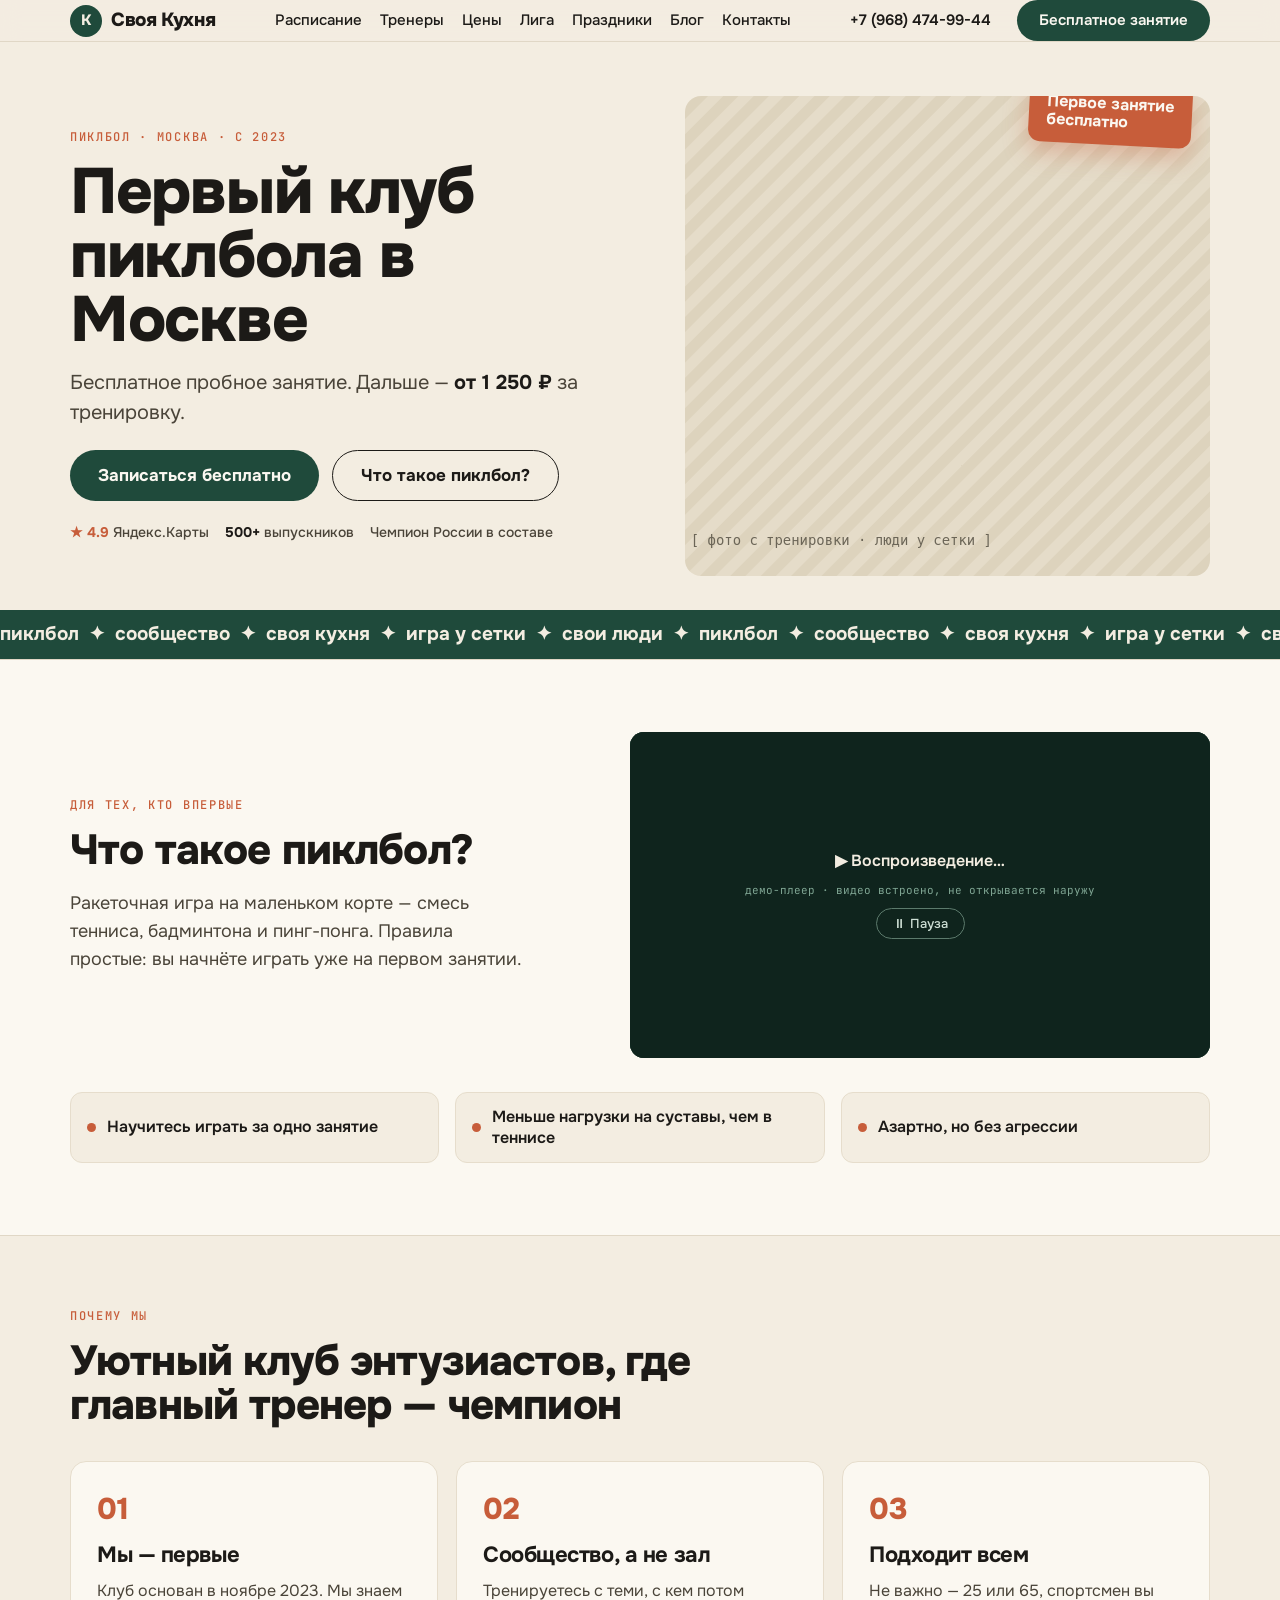
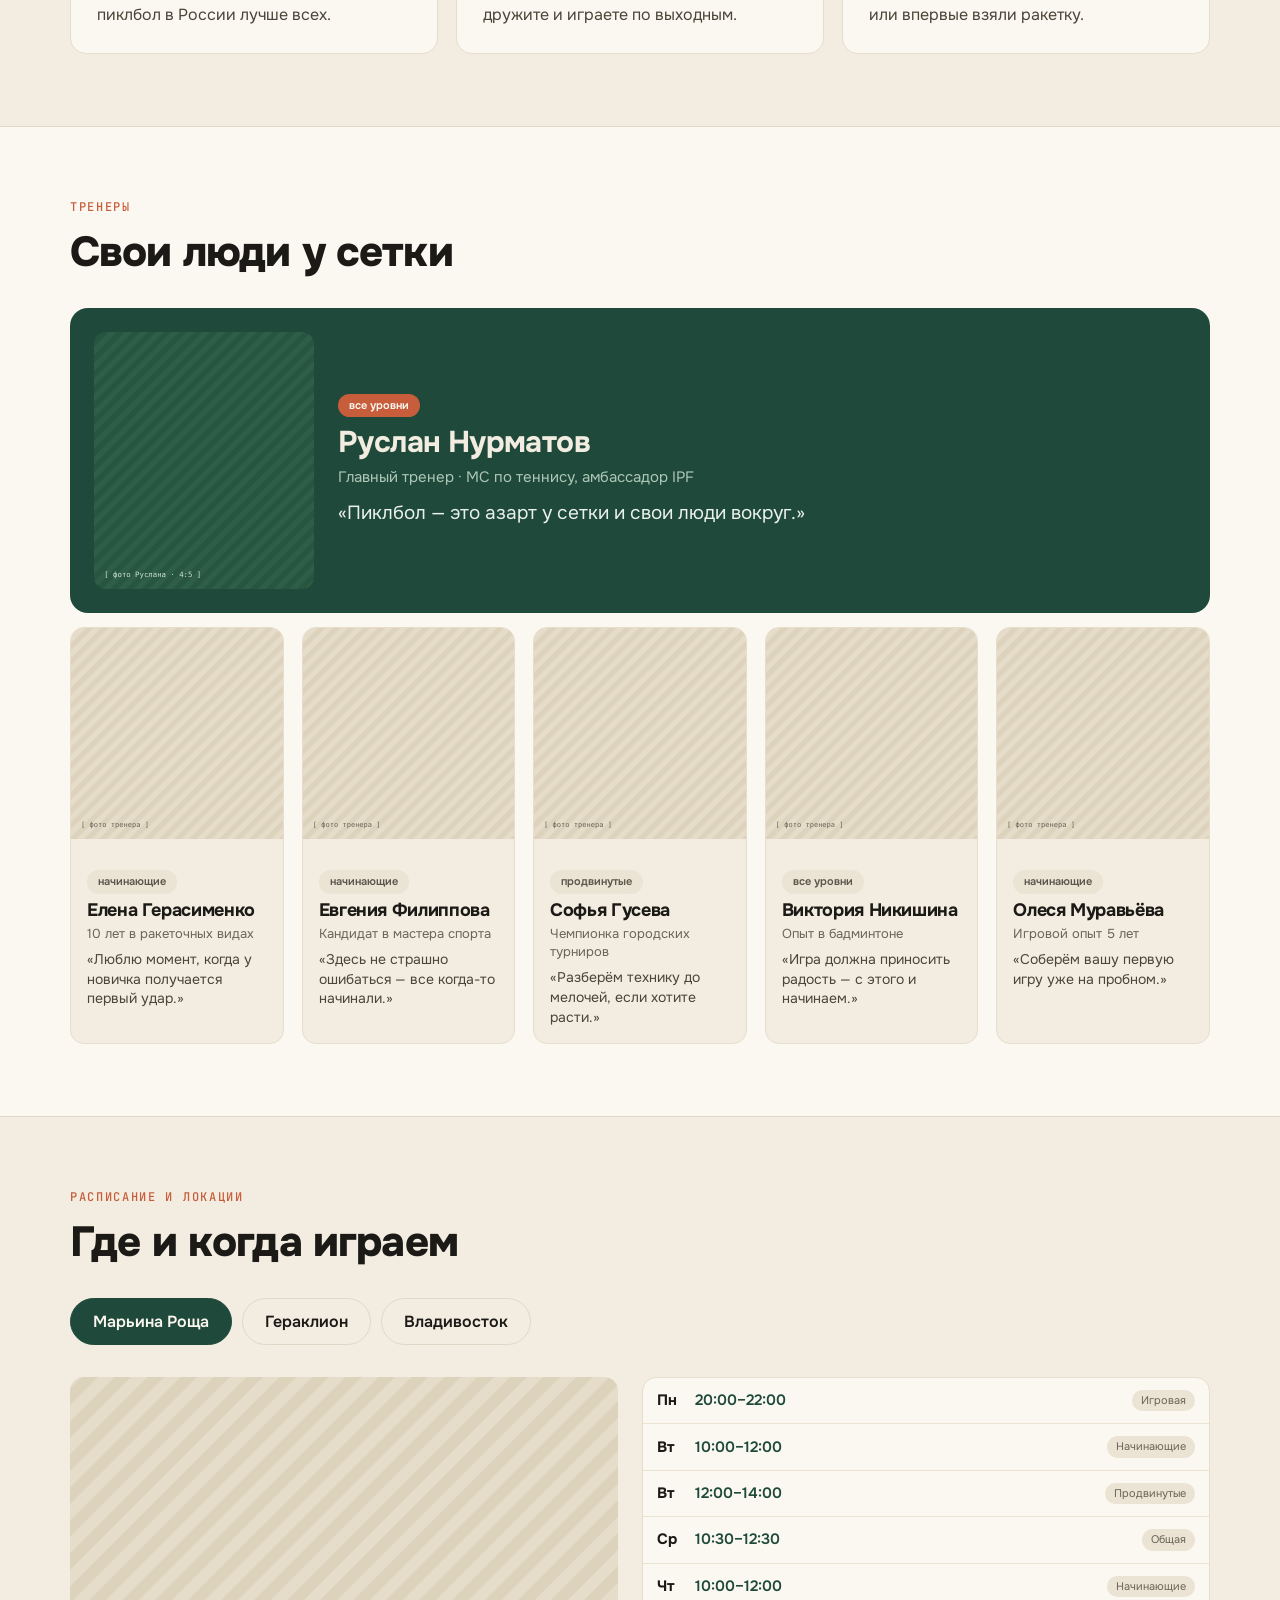
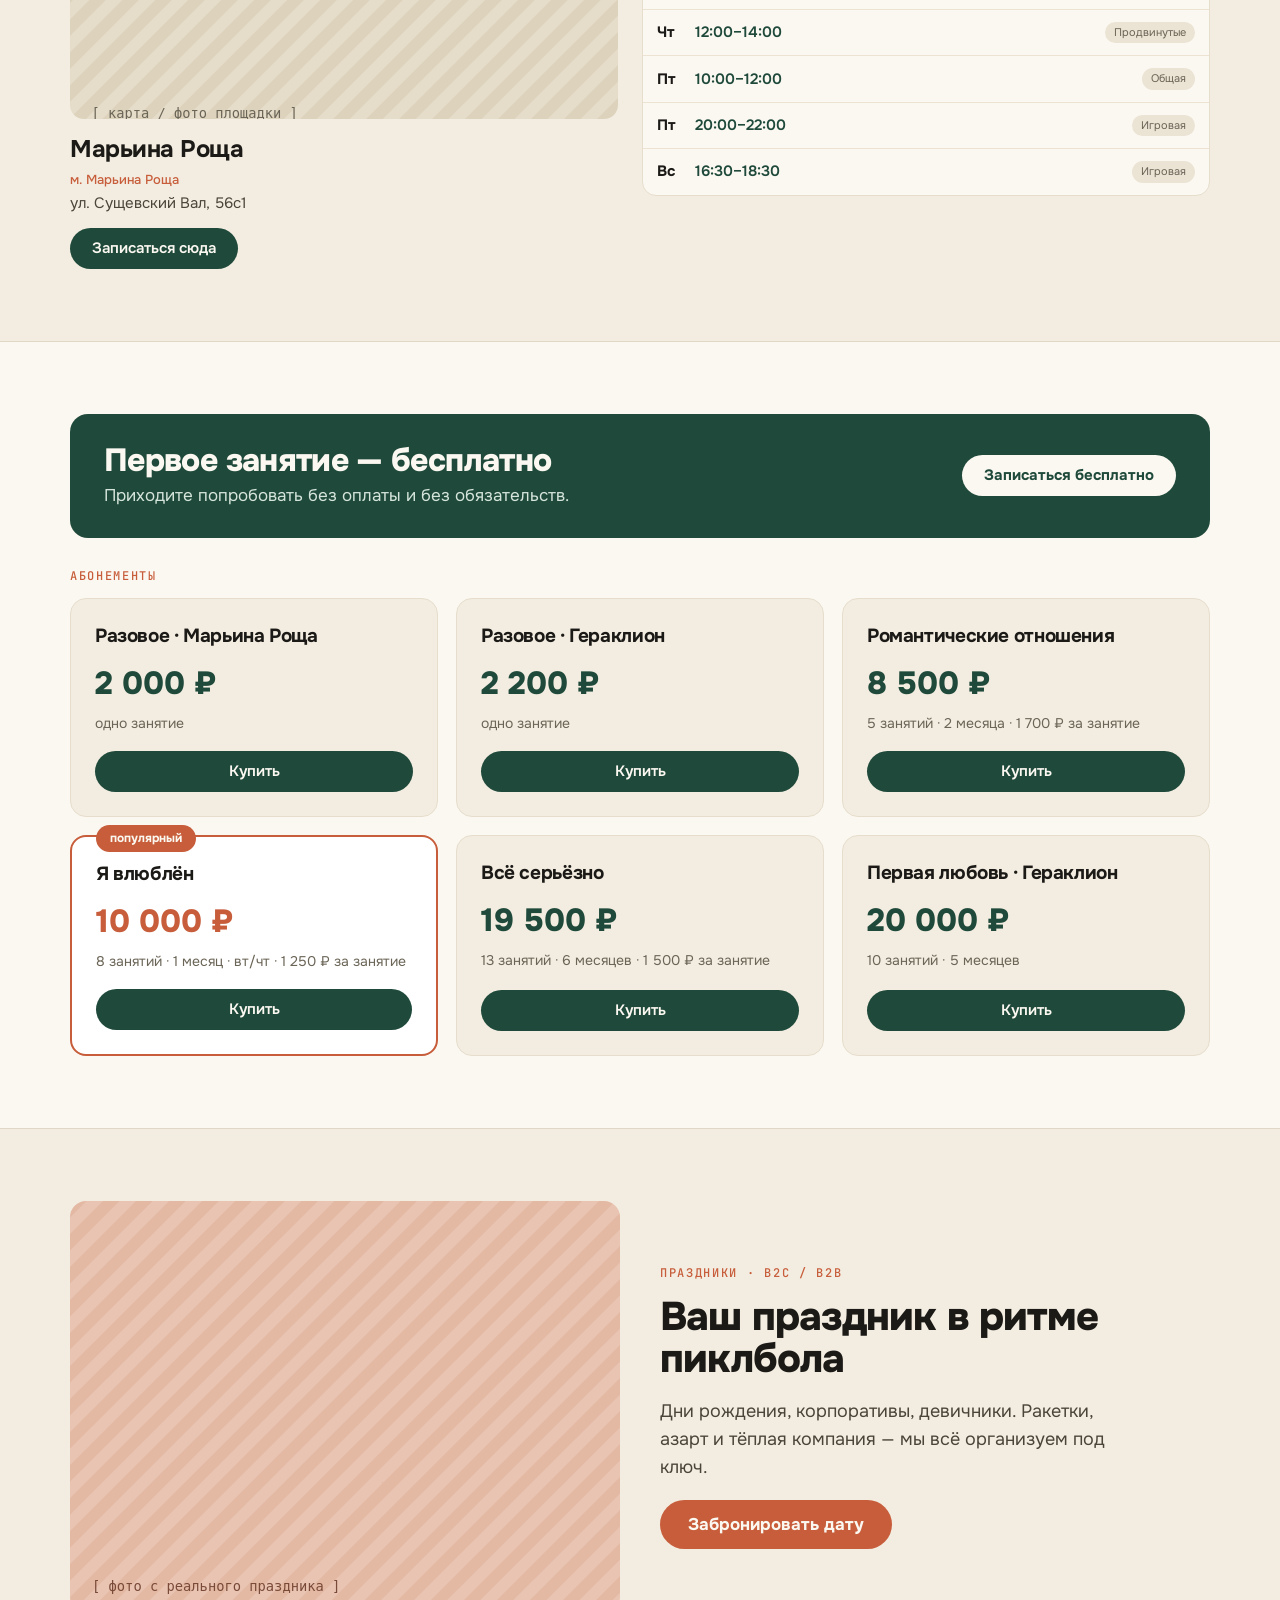
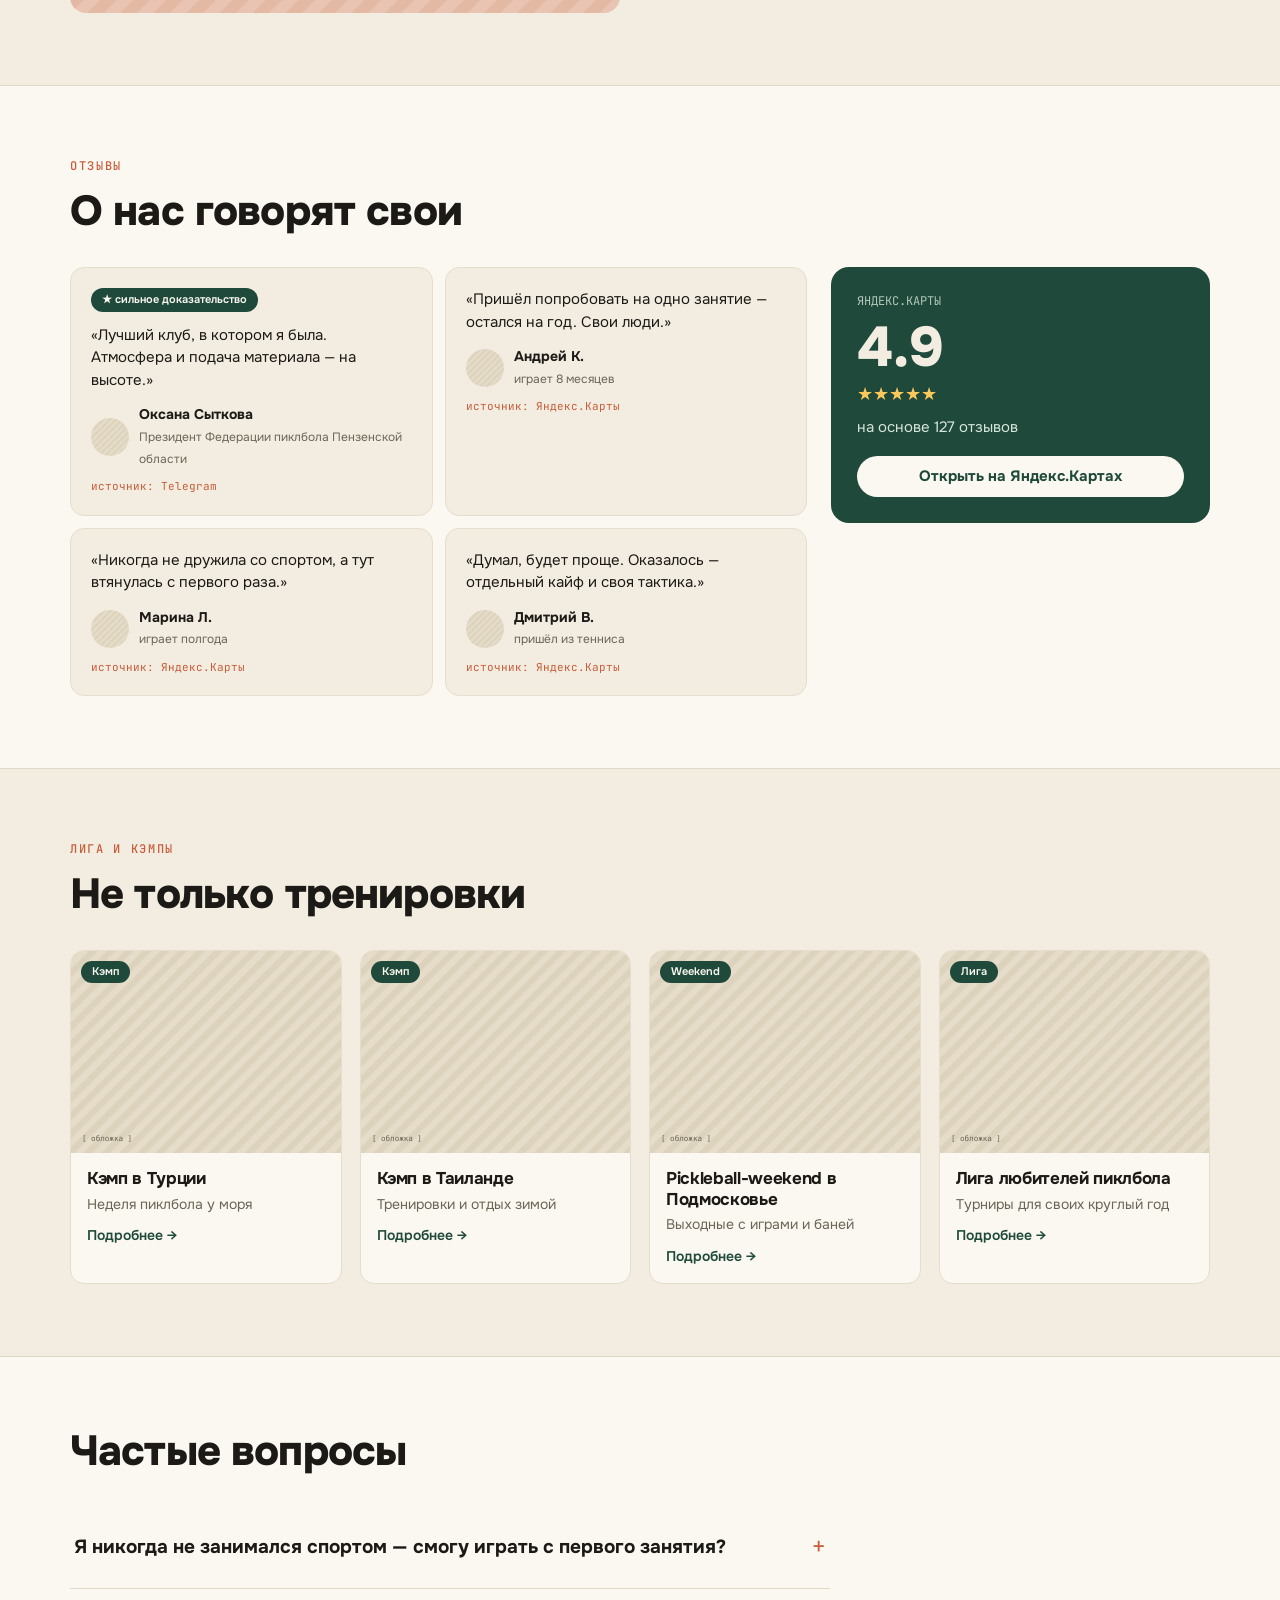
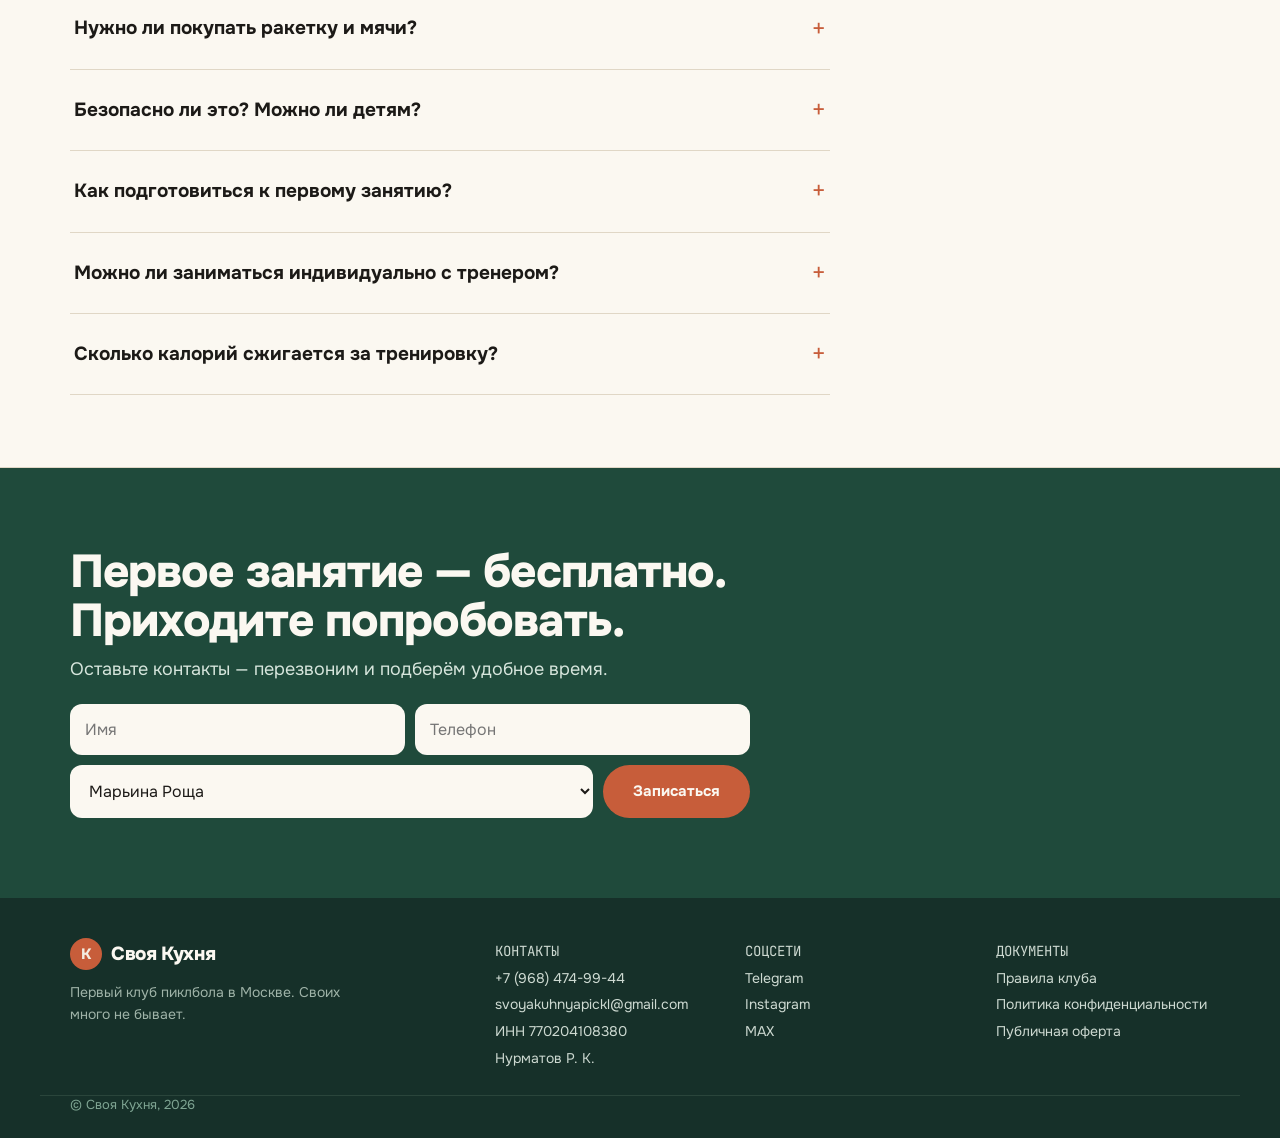
==== index.html @ 59bb6015 "Add files via upload" ====
<!DOCTYPE html>
<html lang="ru">
<head>
<meta charset="utf-8">
<meta name="viewport" content="width=device-width, initial-scale=1">
<title>Своя Кухня — первый клуб пиклбола в Москве</title>
<meta name="description" content="Первый клуб пиклбола в Москве. Бесплатное пробное занятие, дальше от 1 250 ₽. Две локации в Москве и точка во Владивостоке.">
<link rel="preconnect" href="https://fonts.googleapis.com">
<link rel="preconnect" href="https://fonts.gstatic.com" crossorigin>
<link href="https://fonts.googleapis.com/css2?family=Onest:wght@400;500;600;700;800&family=JetBrains+Mono:wght@400;500&display=swap" rel="stylesheet">
<link rel="stylesheet" href="css/style.css">
</head>
<body>

<!-- ============ HEADER ============ -->
<header class="site-header" id="top">
  <div class="container header-inner">
    <a href="#top" class="logo">
      <span class="logo-mark">К</span>
      <span class="logo-text">Своя&nbsp;Кухня</span>
    </a>
    <nav class="main-nav" id="mainNav">
      <a href="#schedule">Расписание</a>
      <a href="#trainers">Тренеры</a>
      <a href="#prices">Цены</a>
      <a href="#blog">Лига</a>
      <a href="#party">Праздники</a>
      <a href="#blog">Блог</a>
      <a href="#footer">Контакты</a>
    </nav>
    <a class="header-phone" href="tel:+79684749944">+7 (968) 474-99-44</a>
    <button class="btn btn-primary header-cta" data-book="Бесплатное пробное занятие">Бесплатное занятие</button>
    <a class="phone-icon" href="tel:+79684749944" aria-label="Позвонить">
      <svg viewBox="0 0 24 24" width="20" height="20" fill="none" stroke="currentColor" stroke-width="2" stroke-linecap="round" stroke-linejoin="round"><path d="M22 16.92v3a2 2 0 0 1-2.18 2 19.79 19.79 0 0 1-8.63-3.07 19.5 19.5 0 0 1-6-6 19.79 19.79 0 0 1-3.07-8.67A2 2 0 0 1 4.11 2h3a2 2 0 0 1 2 1.72c.13.96.36 1.9.7 2.81a2 2 0 0 1-.45 2.11L8.09 9.91a16 16 0 0 0 6 6l1.27-1.27a2 2 0 0 1 2.11-.45c.91.34 1.85.57 2.81.7A2 2 0 0 1 22 16.92z"/></svg>
    </a>
    <button class="hamburger" id="hamburger" aria-label="Меню" aria-expanded="false">
      <span></span><span></span><span></span>
    </button>
  </div>
  <nav class="mobile-nav" id="mobileNav">
    <a href="#schedule">Расписание</a>
    <a href="#trainers">Тренеры</a>
    <a href="#prices">Цены</a>
    <a href="#blog">Лига</a>
    <a href="#party">Праздники</a>
    <a href="#blog">Блог</a>
    <a href="#footer">Контакты</a>
  </nav>
</header>

<main>

  <!-- ============ HERO ============ -->
  <section class="hero">
    <div class="container hero-inner">
      <div class="hero-copy">
        <p class="eyebrow">ПИКЛБОЛ · МОСКВА · С 2023</p>
        <h1>Первый клуб пиклбола в Москве</h1>
        <p class="hero-sub">Бесплатное пробное занятие. Дальше — <b>от 1 250 ₽</b> за тренировку.</p>
        <div class="hero-actions">
          <button class="btn btn-primary btn-lg" data-book="Бесплатное пробное занятие">Записаться бесплатно</button>
          <a class="btn btn-outline btn-lg" href="#whatis">Что такое пиклбол?</a>
        </div>
        <ul class="social-proof">
          <li><span class="star">★ 4.9</span> Яндекс.Карты</li>
          <li><b>500+</b> выпускников</li>
          <li>Чемпион России в составе</li>
        </ul>
      </div>
      <div class="hero-media">
        <img src="assets/images/hero.svg" alt="Тренировка по пиклболу у сетки">
        <div class="hero-badge">Первое занятие<br>бесплатно</div>
      </div>
    </div>
  </section>

  <!-- ============ MARQUEE ============ -->
  <div class="marquee">
    <div class="marquee-track">
      <span>пиклбол&nbsp;&nbsp;✦&nbsp;&nbsp;сообщество&nbsp;&nbsp;✦&nbsp;&nbsp;своя кухня&nbsp;&nbsp;✦&nbsp;&nbsp;игра у сетки&nbsp;&nbsp;✦&nbsp;&nbsp;свои люди&nbsp;&nbsp;✦&nbsp;&nbsp;</span>
      <span>пиклбол&nbsp;&nbsp;✦&nbsp;&nbsp;сообщество&nbsp;&nbsp;✦&nbsp;&nbsp;своя кухня&nbsp;&nbsp;✦&nbsp;&nbsp;игра у сетки&nbsp;&nbsp;✦&nbsp;&nbsp;свои люди&nbsp;&nbsp;✦&nbsp;&nbsp;</span>
    </div>
  </div>

  <!-- ============ WHAT IS ============ -->
  <section class="section section-alt" id="whatis">
    <div class="container">
      <div class="whatis-grid">
        <div>
          <p class="eyebrow">ДЛЯ ТЕХ, КТО ВПЕРВЫЕ</p>
          <h2>Что такое пиклбол?</h2>
          <p class="lead">Ракеточная игра на маленьком корте — смесь тенниса, бадминтона и пинг-понга. Правила простые: вы начнёте играть уже на первом занятии.</p>
        </div>
        <div class="video" id="video">
          <img src="assets/images/video-poster.svg" alt="Видео: что такое пиклбол" class="video-poster">
          <button class="video-play" id="videoPlay" aria-label="Смотреть видео">▶</button>
          <span class="video-note">[ встроенное видео · 1 мин ]</span>
          <div class="video-playing" id="videoPlaying" hidden>
            <p>▶ Воспроизведение…</p>
            <small>демо-плеер · видео встроено, не открывается наружу</small>
            <button class="btn btn-ghost-light" id="videoPause">⏸ Пауза</button>
          </div>
        </div>
      </div>
      <div class="feature-row">
        <div class="feature"><span class="dot"></span>Научитесь играть за одно занятие</div>
        <div class="feature"><span class="dot"></span>Меньше нагрузки на суставы, чем в теннисе</div>
        <div class="feature"><span class="dot"></span>Азартно, но без агрессии</div>
      </div>
    </div>
  </section>

  <!-- ============ WHY US ============ -->
  <section class="section" id="whyus">
    <div class="container">
      <p class="eyebrow">ПОЧЕМУ МЫ</p>
      <h2 class="section-title">Уютный клуб энтузиастов, где главный тренер — чемпион</h2>
      <div class="cards-3">
        <article class="why-card"><span class="why-num">01</span><h3>Мы — первые</h3><p>Клуб основан в ноябре 2023. Мы знаем пиклбол в России лучше всех.</p></article>
        <article class="why-card"><span class="why-num">02</span><h3>Сообщество, а не зал</h3><p>Тренируетесь с теми, с кем потом дружите и играете по выходным.</p></article>
        <article class="why-card"><span class="why-num">03</span><h3>Подходит всем</h3><p>Не важно — 25 или 65, спортсмен вы или впервые взяли ракетку.</p></article>
      </div>
    </div>
  </section>

  <!-- ============ TRAINERS ============ -->
  <section class="section section-alt" id="trainers">
    <div class="container">
      <p class="eyebrow">ТРЕНЕРЫ</p>
      <h2 class="section-title">Свои люди у сетки</h2>
      <article class="lead-coach">
        <div class="lead-coach-photo"><img src="assets/images/coach-lead.svg" alt="Руслан Нурматов"></div>
        <div class="lead-coach-body">
          <span class="tag tag-accent">все уровни</span>
          <h3>Руслан Нурматов</h3>
          <p class="role">Главный тренер · МС по теннису, амбассадор IPF</p>
          <p class="quote">«Пиклбол — это азарт у сетки и свои люди вокруг.»</p>
        </div>
      </article>
      <div class="coach-grid">
        <article class="coach-card"><div class="coach-photo"><img src="assets/images/coach.svg" alt="Елена Герасименко"></div><div class="coach-body"><span class="tag">начинающие</span><h4>Елена Герасименко</h4><p class="role">10 лет в ракеточных видах</p><p class="quote">«Люблю момент, когда у новичка получается первый удар.»</p></div></article>
        <article class="coach-card"><div class="coach-photo"><img src="assets/images/coach.svg" alt="Евгения Филиппова"></div><div class="coach-body"><span class="tag">начинающие</span><h4>Евгения Филиппова</h4><p class="role">Кандидат в мастера спорта</p><p class="quote">«Здесь не страшно ошибаться — все когда-то начинали.»</p></div></article>
        <article class="coach-card"><div class="coach-photo"><img src="assets/images/coach.svg" alt="Софья Гусева"></div><div class="coach-body"><span class="tag">продвинутые</span><h4>Софья Гусева</h4><p class="role">Чемпионка городских турниров</p><p class="quote">«Разберём технику до мелочей, если хотите расти.»</p></div></article>
        <article class="coach-card"><div class="coach-photo"><img src="assets/images/coach.svg" alt="Виктория Никишина"></div><div class="coach-body"><span class="tag">все уровни</span><h4>Виктория Никишина</h4><p class="role">Опыт в бадминтоне</p><p class="quote">«Игра должна приносить радость — с этого и начинаем.»</p></div></article>
        <article class="coach-card"><div class="coach-photo"><img src="assets/images/coach.svg" alt="Олеся Муравьёва"></div><div class="coach-body"><span class="tag">начинающие</span><h4>Олеся Муравьёва</h4><p class="role">Игровой опыт 5 лет</p><p class="quote">«Соберём вашу первую игру уже на пробном.»</p></div></article>
      </div>
    </div>
  </section>

  <!-- ============ SCHEDULE ============ -->
  <section class="section" id="schedule">
    <div class="container">
      <p class="eyebrow">РАСПИСАНИЕ И ЛОКАЦИИ</p>
      <h2 class="section-title">Где и когда играем</h2>
      <div class="tabs" role="tablist">
        <button class="tab is-active" data-tab="maryina" role="tab">Марьина Роща</button>
        <button class="tab" data-tab="geraklion" role="tab">Гераклион</button>
        <button class="tab" data-tab="vlad" role="tab">Владивосток</button>
      </div>

      <div class="tab-panel is-active" data-panel="maryina">
        <div class="schedule-grid">
          <div class="schedule-info">
            <div class="court-photo"><img src="assets/images/court.svg" alt="Площадка Марьина Роща"></div>
            <h3>Марьина Роща</h3>
            <p class="metro">м. Марьина Роща</p>
            <p class="address">ул. Сущевский Вал, 56с1</p>
            <button class="btn btn-primary" data-book="Запись · Марьина Роща">Записаться сюда</button>
          </div>
          <div class="schedule-table">
            <div class="sched-row"><span class="day">Пн</span><span class="time">20:00–22:00</span><span class="grp">Игровая</span></div>
            <div class="sched-row"><span class="day">Вт</span><span class="time">10:00–12:00</span><span class="grp">Начинающие</span></div>
            <div class="sched-row"><span class="day">Вт</span><span class="time">12:00–14:00</span><span class="grp">Продвинутые</span></div>
            <div class="sched-row"><span class="day">Ср</span><span class="time">10:30–12:30</span><span class="grp">Общая</span></div>
            <div class="sched-row"><span class="day">Чт</span><span class="time">10:00–12:00</span><span class="grp">Начинающие</span></div>
            <div class="sched-row"><span class="day">Чт</span><span class="time">12:00–14:00</span><span class="grp">Продвинутые</span></div>
            <div class="sched-row"><span class="day">Пт</span><span class="time">10:00–12:00</span><span class="grp">Общая</span></div>
            <div class="sched-row"><span class="day">Пт</span><span class="time">20:00–22:00</span><span class="grp">Игровая</span></div>
            <div class="sched-row"><span class="day">Вс</span><span class="time">16:30–18:30</span><span class="grp">Игровая</span></div>
          </div>
        </div>
      </div>

      <div class="tab-panel" data-panel="geraklion" hidden>
        <div class="schedule-grid">
          <div class="schedule-info">
            <div class="court-photo"><img src="assets/images/court.svg" alt="Площадка Гераклион"></div>
            <h3>Гераклион</h3>
            <p class="metro">м. Тушинская</p>
            <p class="address">ул. Лодочная, 15с1А</p>
            <button class="btn btn-primary" data-book="Запись · Гераклион">Записаться сюда</button>
          </div>
          <div class="schedule-table">
            <div class="sched-row"><span class="day">Ср</span><span class="time">20:00–22:00</span><span class="grp">Общая</span></div>
            <div class="sched-row"><span class="day">Сб</span><span class="time">11:00–13:00</span><span class="grp">Начинающие</span></div>
            <div class="sched-row"><span class="day">Сб</span><span class="time">13:00–15:00</span><span class="grp">Продвинутые</span></div>
          </div>
        </div>
      </div>

      <div class="tab-panel" data-panel="vlad" hidden>
        <div class="schedule-grid">
          <div class="schedule-info">
            <div class="court-photo"><img src="assets/images/court.svg" alt="Площадка Владивосток"></div>
            <h3>Владивосток</h3>
            <p class="address">Океанский проспект, 133</p>
            <button class="btn btn-primary" data-book="Запись · Владивосток">Записаться сюда</button>
          </div>
          <div class="schedule-note">
            Расписание формируем по запросу — оставьте заявку, и мы подберём удобное время.
          </div>
        </div>
      </div>
    </div>
  </section>

  <!-- ============ PRICES ============ -->
  <section class="section section-alt" id="prices">
    <div class="container">
      <div class="free-banner">
        <div>
          <h2>Первое занятие — бесплатно</h2>
          <p>Приходите попробовать без оплаты и без обязательств.</p>
        </div>
        <button class="btn btn-cream" data-book="Бесплатное пробное занятие">Записаться бесплатно</button>
      </div>
      <p class="eyebrow">АБОНЕМЕНТЫ</p>
      <div class="price-grid">
        <article class="price-card"><h3>Разовое · Марьина Роща</h3><p class="price">2 000 ₽</p><p class="price-sub">одно занятие</p><button class="btn btn-primary" data-book="Разовое · Марьина Роща" data-price="2 000 ₽">Купить</button></article>
        <article class="price-card"><h3>Разовое · Гераклион</h3><p class="price">2 200 ₽</p><p class="price-sub">одно занятие</p><button class="btn btn-primary" data-book="Разовое · Гераклион" data-price="2 200 ₽">Купить</button></article>
        <article class="price-card"><h3>Романтические отношения</h3><p class="price">8 500 ₽</p><p class="price-sub">5 занятий · 2 месяца · 1 700 ₽ за занятие</p><button class="btn btn-primary" data-book="Романтические отношения" data-price="8 500 ₽">Купить</button></article>
        <article class="price-card is-popular"><span class="popular-badge">популярный</span><h3>Я влюблён</h3><p class="price">10 000 ₽</p><p class="price-sub">8 занятий · 1 месяц · вт/чт · 1 250 ₽ за занятие</p><button class="btn btn-primary" data-book="Я влюблён" data-price="10 000 ₽">Купить</button></article>
        <article class="price-card"><h3>Всё серьёзно</h3><p class="price">19 500 ₽</p><p class="price-sub">13 занятий · 6 месяцев · 1 500 ₽ за занятие</p><button class="btn btn-primary" data-book="Всё серьёзно" data-price="19 500 ₽">Купить</button></article>
        <article class="price-card"><h3>Первая любовь · Гераклион</h3><p class="price">20 000 ₽</p><p class="price-sub">10 занятий · 5 месяцев</p><button class="btn btn-primary" data-book="Первая любовь · Гераклион" data-price="20 000 ₽">Купить</button></article>
      </div>
    </div>
  </section>

  <!-- ============ PARTY ============ -->
  <section class="section" id="party">
    <div class="container party-grid">
      <div class="party-photo"><img src="assets/images/party.svg" alt="Праздник в клубе"></div>
      <div>
        <p class="eyebrow">ПРАЗДНИКИ · B2C / B2B</p>
        <h2>Ваш праздник в&nbsp;ритме пиклбола</h2>
        <p class="lead">Дни рождения, корпоративы, девичники. Ракетки, азарт и тёплая компания — мы всё организуем под ключ.</p>
        <button class="btn btn-accent btn-lg" data-party="1">Забронировать дату</button>
      </div>
    </div>
  </section>

  <!-- ============ REVIEWS ============ -->
  <section class="section section-alt" id="reviews">
    <div class="container">
      <p class="eyebrow">ОТЗЫВЫ</p>
      <h2 class="section-title">О нас говорят свои</h2>
      <div class="reviews-grid">
        <div class="reviews-list">
          <article class="review-card">
            <span class="tag tag-dark">★ сильное доказательство</span>
            <p class="review-text">«Лучший клуб, в котором я была. Атмосфера и подача материала — на высоте.»</p>
            <div class="review-author"><img src="assets/images/avatar.svg" alt=""><div><b>Оксана Сыткова</b><span>Президент Федерации пиклбола Пензенской области</span></div></div>
            <p class="review-src">источник: Telegram</p>
          </article>
          <article class="review-card">
            <p class="review-text">«Пришёл попробовать на одно занятие — остался на год. Свои люди.»</p>
            <div class="review-author"><img src="assets/images/avatar.svg" alt=""><div><b>Андрей К.</b><span>играет 8 месяцев</span></div></div>
            <p class="review-src">источник: Яндекс.Карты</p>
          </article>
          <article class="review-card">
            <p class="review-text">«Никогда не дружила со спортом, а тут втянулась с первого раза.»</p>
            <div class="review-author"><img src="assets/images/avatar.svg" alt=""><div><b>Марина Л.</b><span>играет полгода</span></div></div>
            <p class="review-src">источник: Яндекс.Карты</p>
          </article>
          <article class="review-card">
            <p class="review-text">«Думал, будет проще. Оказалось — отдельный кайф и своя тактика.»</p>
            <div class="review-author"><img src="assets/images/avatar.svg" alt=""><div><b>Дмитрий В.</b><span>пришёл из тенниса</span></div></div>
            <p class="review-src">источник: Яндекс.Карты</p>
          </article>
        </div>
        <aside class="yandex-widget">
          <p class="widget-label">ЯНДЕКС.КАРТЫ</p>
          <div class="widget-rating">4.9</div>
          <div class="widget-stars">★★★★★</div>
          <p class="widget-count">на основе 127 отзывов</p>
          <a class="btn btn-cream" href="https://yandex.ru/maps" target="_blank" rel="noopener">Открыть на Яндекс.Картах</a>
        </aside>
      </div>
    </div>
  </section>

  <!-- ============ BLOG / CAMPS ============ -->
  <section class="section" id="blog">
    <div class="container">
      <p class="eyebrow">ЛИГА И КЭМПЫ</p>
      <h2 class="section-title">Не только тренировки</h2>
      <div class="blog-grid">
        <article class="blog-card"><div class="blog-cover"><img src="assets/images/blog.svg" alt="Кэмп в Турции"><span class="blog-tag">Кэмп</span></div><div class="blog-body"><h3>Кэмп в Турции</h3><p>Неделя пиклбола у моря</p><a href="#">Подробнее →</a></div></article>
        <article class="blog-card"><div class="blog-cover"><img src="assets/images/blog.svg" alt="Кэмп в Таиланде"><span class="blog-tag">Кэмп</span></div><div class="blog-body"><h3>Кэмп в Таиланде</h3><p>Тренировки и отдых зимой</p><a href="#">Подробнее →</a></div></article>
        <article class="blog-card"><div class="blog-cover"><img src="assets/images/blog.svg" alt="Pickleball-weekend"><span class="blog-tag">Weekend</span></div><div class="blog-body"><h3>Pickleball-weekend в Подмосковье</h3><p>Выходные с играми и баней</p><a href="#">Подробнее →</a></div></article>
        <article class="blog-card"><div class="blog-cover"><img src="assets/images/blog.svg" alt="Лига любителей"><span class="blog-tag">Лига</span></div><div class="blog-body"><h3>Лига любителей пиклбола</h3><p>Турниры для своих круглый год</p><a href="#">Подробнее →</a></div></article>
      </div>
    </div>
  </section>

  <!-- ============ FAQ ============ -->
  <section class="section section-alt" id="faq">
    <div class="container">
      <h2 class="section-title">Частые вопросы</h2>
      <div class="faq">
        <div class="faq-item"><button class="faq-q">Я никогда не занимался спортом — смогу играть с первого занятия?<span class="faq-icon">+</span></button><div class="faq-a"><p>Да. Пиклбол — самый простой ракеточный спорт для старта. На пробном вы уже сыграете розыгрыш.</p></div></div>
        <div class="faq-item"><button class="faq-q">Нужно ли покупать ракетку и мячи?<span class="faq-icon">+</span></button><div class="faq-a"><p>Нет. На первое занятие всё выдаём бесплатно. Своё посоветуем купить позже, без спешки.</p></div></div>
        <div class="faq-item"><button class="faq-q">Безопасно ли это? Можно ли детям?<span class="faq-icon">+</span></button><div class="faq-a"><p>Нагрузка на суставы ниже, чем в теннисе. Детям — да, по согласованию с тренером.</p></div></div>
        <div class="faq-item"><button class="faq-q">Как подготовиться к первому занятию?<span class="faq-icon">+</span></button><div class="faq-a"><p>Спортивная обувь с нескользящей подошвой и удобная одежда. Остальное — наша забота.</p></div></div>
        <div class="faq-item"><button class="faq-q">Можно ли заниматься индивидуально с тренером?<span class="faq-icon">+</span></button><div class="faq-a"><p>Да, есть персональные тренировки. Стоимость уточним при записи.</p></div></div>
        <div class="faq-item"><button class="faq-q">Сколько калорий сжигается за тренировку?<span class="faq-icon">+</span></button><div class="faq-a"><p>В среднем 400–700 ккал за два часа игры — и почти незаметно, потому что весело.</p></div></div>
      </div>
    </div>
  </section>

  <!-- ============ FINAL CTA ============ -->
  <section class="final-cta" id="cta">
    <div class="container">
      <h2>Первое занятие — бесплатно. Приходите попробовать.</h2>
      <p>Оставьте контакты — перезвоним и подберём удобное время.</p>
      <form class="cta-form" id="ctaForm">
        <input type="text" name="name" placeholder="Имя" required>
        <input type="tel" name="phone" placeholder="Телефон" required>
        <select name="branch">
          <option>Марьина Роща</option>
          <option>Гераклион</option>
          <option>Владивосток</option>
        </select>
        <button type="submit" class="btn btn-accent">Записаться</button>
      </form>
      <div class="cta-success" id="ctaSuccess" hidden>✓ Спасибо! Мы перезвоним в течение дня.</div>
    </div>
  </section>

</main>

<!-- ============ FOOTER ============ -->
<footer class="site-footer" id="footer">
  <div class="container footer-grid">
    <div class="footer-brand">
      <div class="logo"><span class="logo-mark logo-mark-accent">К</span><span class="logo-text">Своя Кухня</span></div>
      <p>Первый клуб пиклбола в Москве. Своих много не бывает.</p>
    </div>
    <div class="footer-col">
      <p class="footer-head">КОНТАКТЫ</p>
      <p>+7 (968) 474-99-44</p>
      <p>svoyakuhnyapickl@gmail.com</p>
      <p>ИНН 770204108380</p>
      <p>Нурматов Р. К.</p>
    </div>
    <div class="footer-col">
      <p class="footer-head">СОЦСЕТИ</p>
      <p><a href="#">Telegram</a></p>
      <p><a href="#">Instagram</a></p>
      <p><a href="#">MAX</a></p>
    </div>
    <div class="footer-col">
      <p class="footer-head">ДОКУМЕНТЫ</p>
      <p><a href="#">Правила клуба</a></p>
      <p><a href="#">Политика конфиденциальности</a></p>
      <p><a href="#">Публичная оферта</a></p>
    </div>
  </div>
  <div class="container footer-bottom">© Своя Кухня, 2026</div>
</footer>

<!-- ============ STICKY MOBILE CTA ============ -->
<div class="sticky-cta">
  <button class="btn btn-primary" data-book="Бесплатное пробное занятие">Записаться на бесплатное занятие</button>
</div>

<!-- ============ MODAL ============ -->
<div class="modal-overlay" id="modal" hidden>
  <div class="modal" role="dialog" aria-modal="true">
    <button class="modal-close" id="modalClose" aria-label="Закрыть">×</button>
    <div class="modal-form-wrap" id="modalFormWrap">
      <p class="eyebrow" id="modalKicker">ЗАПИСЬ</p>
      <h3 id="modalTitle">Бесплатное пробное занятие</h3>
      <span class="modal-price" id="modalPrice" hidden></span>
      <form id="bookForm" class="modal-form">
        <div data-fields="book">
          <input type="text" name="name" placeholder="Ваше имя" required>
          <input type="tel" name="phone" placeholder="Телефон" required>
          <select name="branch">
            <option>Филиал: Марьина Роща</option>
            <option>Филиал: Гераклион</option>
            <option>Филиал: Владивосток</option>
          </select>
        </div>
        <div data-fields="party" hidden>
          <select name="format">
            <option>Формат: день рождения</option>
            <option>Формат: корпоратив</option>
            <option>Формат: девичник</option>
            <option>Формат: другое</option>
          </select>
          <input type="date" name="date">
          <input type="number" name="guests" placeholder="Количество гостей">
          <input type="text" name="contact" placeholder="Имя и телефон для связи">
        </div>
        <button type="submit" class="btn btn-primary btn-block">Отправить заявку</button>
      </form>
      <p class="modal-tg">или напишите нам в <a href="#">Telegram</a></p>
    </div>
    <div class="modal-success" id="modalSuccess" hidden>
      <div class="success-check">✓</div>
      <h3>Спасибо!</h3>
      <p>Мы перезвоним в течение дня и подтвердим запись.</p>
      <button class="btn btn-primary" id="successClose">Закрыть</button>
    </div>
  </div>
</div>

<script src="js/script.js"></script>
</body>
</html>
---- css/style.css ----
/* ============================================================
   Своя Кухня — пиклбол-клуб · style.css
   Палитра: кремовый фон + глубокий зелёный (корт) + терракот
   Шрифты: Onest (заголовки/текст), JetBrains Mono (метки)
   Mobile-first: базовые стили — мобильные, @media — десктоп
   ============================================================ */

:root{
  --cream:#F3EDE1;
  --cream-2:#FBF8F1;
  --paper:#F3EDE1;
  --green:#1F4A3B;
  --green-dark:#163029;
  --terra:#C75D3A;
  --terra-dark:#b04f2f;
  --ink:#1C1A17;
  --muted:#4A4439;
  --muted-2:#6B6557;
  --line:#E0D7C6;
  --line-2:#E6DDCC;
  --sans:'Onest',-apple-system,BlinkMacSystemFont,'Segoe UI',sans-serif;
  --mono:'JetBrains Mono',ui-monospace,monospace;
  --maxw:1200px;
}

*{box-sizing:border-box;}
html{scroll-behavior:smooth;}
body{
  margin:0;
  font-family:var(--sans);
  color:var(--ink);
  background:var(--cream);
  -webkit-font-smoothing:antialiased;
  line-height:1.4;
}
img{display:block;max-width:100%;}
a{color:inherit;}
h1,h2,h3,h4{margin:0;letter-spacing:-.02em;}

.container{max-width:var(--maxw);margin:0 auto;padding:0 20px;width:100%;}

/* ---------- Buttons ---------- */
.btn{
  display:inline-flex;align-items:center;justify-content:center;
  border:none;border-radius:999px;cursor:pointer;
  font-family:var(--sans);font-weight:600;font-size:15px;
  padding:13px 22px;text-decoration:none;line-height:1;
  transition:background .2s ease,color .2s ease,border-color .2s ease;
}
.btn-lg{padding:16px 28px;font-size:17px;font-weight:700;}
.btn-block,.btn-block.btn{width:100%;}
.btn-primary{background:var(--green);color:var(--cream-2);}
.btn-primary:hover{background:var(--green-dark);}
.btn-accent{background:var(--terra);color:var(--cream-2);font-weight:700;}
.btn-accent:hover{background:var(--terra-dark);}
.btn-cream{background:var(--cream-2);color:var(--green);font-weight:700;}
.btn-cream:hover{background:#fff;}
.btn-outline{background:transparent;color:var(--ink);border:1.5px solid var(--ink);}
.btn-outline:hover{background:var(--ink);color:var(--cream);}
.btn-ghost-light{background:transparent;color:#CFE0D6;border:1px solid #5C7A6C;font-weight:500;font-size:13px;padding:8px 16px;}

/* ---------- Eyebrow / titles ---------- */
.eyebrow{font-family:var(--mono);font-size:12px;letter-spacing:.14em;color:var(--terra);margin:0 0 14px;font-weight:500;}
.section-title{font-size:30px;line-height:1.05;margin:0 0 24px;max-width:640px;text-wrap:balance;}
h1{font-size:40px;line-height:1.0;font-weight:800;}
h2{font-size:30px;line-height:1.05;font-weight:800;}
.lead{font-size:17px;line-height:1.55;color:var(--muted);max-width:460px;}

.section{padding:48px 0;}
.section-alt{background:var(--cream-2);border-top:1px solid var(--line);border-bottom:1px solid var(--line);}

/* ---------- Header ---------- */
.site-header{position:sticky;top:0;z-index:40;background:rgba(243,237,225,.95);backdrop-filter:blur(10px);border-bottom:1px solid var(--line);}
.header-inner{display:flex;align-items:center;gap:12px;padding-top:12px;padding-bottom:12px;}
.logo{display:flex;align-items:center;gap:9px;text-decoration:none;flex:1;}
.logo-mark{width:32px;height:32px;border-radius:50%;background:var(--green);color:var(--cream);display:flex;align-items:center;justify-content:center;font-weight:800;font-size:15px;flex-shrink:0;}
.logo-mark-accent{background:var(--terra);}
.logo-text{font-weight:800;font-size:18px;letter-spacing:-.02em;}
.main-nav{display:none;}
.header-phone{display:none;}
.header-cta{display:none;}
.phone-icon{width:38px;height:38px;border:1px solid var(--line);border-radius:50%;display:flex;align-items:center;justify-content:center;color:var(--ink);text-decoration:none;flex-shrink:0;}
.hamburger{width:38px;height:38px;border:1px solid var(--line);border-radius:10px;background:var(--cream-2);display:flex;flex-direction:column;align-items:center;justify-content:center;gap:4px;cursor:pointer;flex-shrink:0;}
.hamburger span{width:16px;height:2px;background:var(--ink);display:block;transition:transform .25s,opacity .2s;}
.hamburger.is-open span:nth-child(1){transform:translateY(6px) rotate(45deg);}
.hamburger.is-open span:nth-child(2){opacity:0;}
.hamburger.is-open span:nth-child(3){transform:translateY(-6px) rotate(-45deg);}
.mobile-nav{display:none;flex-direction:column;border-top:1px solid var(--line);padding:6px 20px 14px;}
.mobile-nav.is-open{display:flex;}
.mobile-nav a{font-weight:600;font-size:16px;text-decoration:none;padding:11px 0;border-bottom:1px solid #ECE3D2;}
.mobile-nav a:last-child{border-bottom:none;}

/* ---------- Hero ---------- */
.hero{padding:32px 0 28px;}
.hero-inner{display:flex;flex-direction:column;gap:24px;}
.hero h1{margin-bottom:0;}
.hero-sub{font-size:17px;line-height:1.5;color:var(--muted);margin:16px 0 0;}
.hero-sub b{color:var(--ink);}
.hero-actions{display:flex;flex-direction:column;gap:10px;margin-top:22px;}
.social-proof{list-style:none;display:flex;flex-wrap:wrap;gap:8px 16px;align-items:center;padding:0;margin:22px 0 0;font-size:14px;font-weight:500;color:var(--muted);}
.social-proof .star{color:var(--terra);font-weight:700;}
.social-proof b{color:var(--ink);}
.hero-media{position:relative;border-radius:16px;overflow:hidden;aspect-ratio:5/4;}
.hero-media img{width:100%;height:100%;object-fit:cover;}
.hero-badge{position:absolute;top:14px;right:14px;background:var(--terra);color:var(--cream-2);border-radius:12px;padding:10px 14px;font-weight:700;font-size:14px;line-height:1.15;transform:rotate(3deg);box-shadow:0 10px 24px rgba(199,93,58,.34);}

/* ---------- Marquee ---------- */
.marquee{overflow:hidden;background:var(--green);}
.marquee-track{display:flex;width:max-content;animation:mq 20s linear infinite;padding:11px 0;}
.marquee-track span{font-weight:700;font-size:16px;color:var(--cream);white-space:nowrap;}
@keyframes mq{from{transform:translateX(0)}to{transform:translateX(-50%)}}

/* ---------- What is ---------- */
.whatis-grid{display:flex;flex-direction:column;gap:24px;}
.video{position:relative;border-radius:14px;overflow:hidden;aspect-ratio:16/9;background:var(--green-dark);display:flex;align-items:center;justify-content:center;}
.video-poster{position:absolute;inset:0;width:100%;height:100%;object-fit:cover;}
.video-play{position:relative;width:64px;height:64px;border-radius:50%;border:none;background:var(--terra);color:var(--cream-2);font-size:22px;cursor:pointer;box-shadow:0 12px 30px rgba(0,0,0,.3);}
.video-play:hover{background:var(--terra-dark);}
.video-note{position:absolute;bottom:12px;left:14px;font-family:var(--mono);font-size:11px;color:#CFE0D6;}
.video-playing{position:absolute;inset:0;background:#0F241D;display:flex;flex-direction:column;align-items:center;justify-content:center;gap:10px;text-align:center;padding:16px;}
.video-playing p{color:var(--cream);font-weight:600;font-size:16px;margin:0;}
.video-playing small{font-family:var(--mono);font-size:11px;color:#7FA593;}
.feature-row{display:flex;flex-direction:column;gap:10px;margin-top:24px;}
.feature{display:flex;align-items:center;gap:11px;background:var(--cream);border:1px solid var(--line-2);border-radius:12px;padding:14px 16px;font-weight:600;font-size:15px;line-height:1.3;}
.section-alt .feature{background:var(--paper);}
.feature .dot{width:9px;height:9px;border-radius:50%;background:var(--terra);flex-shrink:0;}

/* ---------- Why us ---------- */
.cards-3{display:flex;flex-direction:column;gap:12px;}
.why-card{background:var(--cream-2);border:1px solid var(--line-2);border-radius:16px;padding:24px;}
.why-num{font-weight:800;font-size:28px;color:var(--terra);display:block;margin-bottom:10px;}
.why-card h3{font-size:21px;margin-bottom:8px;}
.why-card p{margin:0;font-size:15px;line-height:1.5;color:var(--muted);}

/* ---------- Trainers ---------- */
.lead-coach{background:var(--green);border-radius:18px;padding:18px;color:var(--cream);display:flex;flex-direction:column;gap:14px;margin-bottom:14px;}
.lead-coach-photo{border-radius:12px;overflow:hidden;aspect-ratio:4/5;max-height:220px;}
.lead-coach-photo img{width:100%;height:100%;object-fit:cover;}
.lead-coach h3{font-size:26px;margin-bottom:4px;}
.lead-coach .role{font-size:14px;color:#AFC7B8;margin:0 0 12px;}
.lead-coach .quote{font-size:17px;line-height:1.45;color:#EAF1EC;margin:0;}
.tag{display:inline-flex;align-self:flex-start;background:#EBE3D4;color:#5C564C;border-radius:999px;padding:4px 11px;font-size:11px;font-weight:600;margin-bottom:4px;}
.tag-accent{background:var(--terra);color:var(--cream-2);}
.tag-dark{background:var(--green);color:var(--cream-2);}
.coach-grid{display:flex;flex-direction:column;gap:12px;}
.coach-card{background:var(--paper);border:1px solid var(--line-2);border-radius:14px;overflow:hidden;display:flex;gap:14px;}
.coach-photo{flex:0 0 110px;}
.coach-photo img{width:100%;height:100%;object-fit:cover;}
.coach-body{padding:14px 14px 14px 0;flex:1;}
.coach-body h4{font-size:16px;margin-bottom:2px;}
.coach-body .role{font-size:12px;color:var(--muted-2);margin:0 0 7px;}
.coach-body .quote{font-size:13px;line-height:1.4;color:var(--muted);margin:0;}

/* ---------- Schedule ---------- */
.tabs{display:flex;gap:8px;overflow-x:auto;padding-bottom:6px;margin-bottom:18px;-webkit-overflow-scrolling:touch;}
.tab{padding:10px 16px;border-radius:999px;border:1px solid var(--line);background:transparent;color:var(--ink);font-family:var(--sans);font-weight:600;font-size:14px;cursor:pointer;white-space:nowrap;}
.tab.is-active{background:var(--green);color:var(--cream-2);border-color:var(--green);}
.tab-panel{display:none;}
.tab-panel.is-active{display:block;}
.schedule-grid{display:flex;flex-direction:column;gap:16px;}
.court-photo{border-radius:14px;overflow:hidden;aspect-ratio:8/5;margin-bottom:14px;}
.court-photo img{width:100%;height:100%;object-fit:cover;}
.schedule-info h3{font-size:21px;}
.schedule-info .metro{color:var(--terra);font-weight:500;font-size:13px;margin:4px 0 0;}
.schedule-info .address{font-size:15px;color:var(--muted);margin:4px 0 14px;}
.schedule-table{background:var(--cream-2);border:1px solid var(--line-2);border-radius:14px;overflow:hidden;}
.sched-row{display:flex;align-items:center;gap:10px;padding:12px 14px;border-bottom:1px solid #ECE3D2;}
.sched-row:last-child{border-bottom:none;}
.sched-row .day{font-weight:700;font-size:15px;width:28px;}
.sched-row .time{font-weight:600;font-size:15px;color:var(--green);flex:1;}
.sched-row .grp{font-size:11px;color:var(--muted-2);background:#EBE3D4;border-radius:999px;padding:3px 9px;}
.schedule-note{background:var(--cream-2);border:1px solid var(--line-2);border-radius:14px;padding:24px;font-size:16px;line-height:1.5;color:var(--muted);}

/* ---------- Prices ---------- */
.free-banner{background:var(--green);border-radius:18px;padding:24px;color:var(--cream-2);display:flex;flex-direction:column;gap:16px;margin-bottom:24px;}
.free-banner h2{font-size:26px;margin-bottom:6px;}
.free-banner p{margin:0;font-size:15px;color:#D6E5DC;}
.price-grid{display:flex;flex-direction:column;gap:14px;}
.price-card{position:relative;background:var(--paper);border:1px solid var(--line-2);border-radius:16px;padding:24px;display:flex;flex-direction:column;}
.section-alt .price-card{background:var(--cream);}
.price-card.is-popular{border:2px solid var(--terra);background:#fff;}
.popular-badge{position:absolute;top:-12px;left:24px;background:var(--terra);color:var(--cream-2);border-radius:999px;padding:5px 14px;font-size:12px;font-weight:700;}
.price-card h3{font-size:19px;margin-bottom:4px;}
.price{font-weight:800;font-size:32px;color:var(--green);margin:8px 0 6px;}
.is-popular .price{color:var(--terra);}
.price-sub{font-size:14px;line-height:1.45;color:var(--muted-2);flex:1;margin:0 0 18px;}
.price-card .btn{width:100%;}

/* ---------- Party ---------- */
.party-grid{display:flex;flex-direction:column;gap:18px;}
.party-photo{border-radius:16px;overflow:hidden;aspect-ratio:4/3;}
.party-photo img{width:100%;height:100%;object-fit:cover;}
#party h2{font-size:28px;margin-bottom:12px;}

/* ---------- Reviews ---------- */
.reviews-grid{display:flex;flex-direction:column;gap:14px;}
.reviews-list{display:flex;flex-direction:column;gap:12px;}
.review-card{background:var(--paper);border:1px solid var(--line-2);border-radius:14px;padding:20px;display:flex;flex-direction:column;}
.section-alt .review-card{background:var(--cream);}
.review-text{font-size:15px;line-height:1.5;color:var(--ink);margin:0 0 14px;}
.review-card .tag{margin-bottom:12px;}
.review-author{display:flex;align-items:center;gap:10px;}
.review-author img{width:38px;height:38px;border-radius:50%;flex-shrink:0;}
.review-author b{display:block;font-size:14px;}
.review-author span{font-size:12px;color:var(--muted-2);}
.review-src{font-family:var(--mono);font-size:11px;color:var(--terra);margin:10px 0 0;}
.yandex-widget{background:var(--green);border-radius:18px;padding:26px;color:var(--cream);display:flex;flex-direction:column;}
.widget-label{font-family:var(--mono);font-size:12px;color:#AFC7B8;margin:0 0 10px;}
.widget-rating{font-weight:800;font-size:56px;line-height:1;}
.widget-stars{font-size:18px;color:#FBC85A;margin:6px 0 10px;}
.widget-count{font-size:15px;color:#D6E5DC;margin:0 0 18px;}

/* ---------- Blog ---------- */
.blog-grid{display:flex;flex-direction:column;gap:14px;}
.blog-card{background:var(--cream-2);border:1px solid var(--line-2);border-radius:14px;overflow:hidden;transition:border-color .2s;}
.blog-card:hover{border-color:var(--green);}
.blog-cover{position:relative;aspect-ratio:16/9;}
.blog-cover img{width:100%;height:100%;object-fit:cover;}
.blog-tag{position:absolute;top:10px;left:10px;background:var(--green);color:var(--cream-2);border-radius:999px;padding:3px 11px;font-size:11px;font-weight:600;}
.blog-body{padding:16px;}
.blog-body h3{font-size:17px;line-height:1.2;margin-bottom:5px;}
.blog-body p{font-size:14px;line-height:1.4;color:var(--muted-2);margin:0 0 10px;}
.blog-body a{font-weight:600;font-size:14px;color:var(--green);text-decoration:none;}

/* ---------- FAQ ---------- */
.faq{max-width:760px;}
.faq-item{border-bottom:1px solid var(--line);}
.faq-q{width:100%;display:flex;align-items:center;justify-content:space-between;gap:12px;background:transparent;border:none;padding:18px 2px;cursor:pointer;text-align:left;font-family:var(--sans);font-weight:700;font-size:16px;line-height:1.3;color:var(--ink);}
.faq-icon{font-weight:300;font-size:26px;color:var(--terra);transition:transform .25s ease;flex-shrink:0;}
.faq-item.is-open .faq-icon{transform:rotate(45deg);}
.faq-a{max-height:0;opacity:0;overflow:hidden;transition:max-height .3s ease,opacity .3s ease;}
.faq-item.is-open .faq-a{max-height:300px;opacity:1;}
.faq-a p{font-size:15px;line-height:1.55;color:var(--muted);padding:0 2px 18px;margin:0;}

/* ---------- Final CTA ---------- */
.final-cta{background:var(--green);color:var(--cream-2);padding:48px 0;}
.final-cta h2{font-size:32px;line-height:1.05;margin-bottom:12px;max-width:680px;}
.final-cta p{font-size:17px;color:#D6E5DC;margin:0 0 22px;}
.cta-form{display:flex;flex-direction:column;gap:10px;max-width:680px;}
.cta-form input,.cta-form select{padding:15px;border:none;border-radius:12px;font-family:var(--sans);font-size:16px;background:var(--cream-2);color:var(--ink);}
.cta-success{background:var(--cream-2);border-radius:12px;padding:20px;font-weight:600;font-size:17px;color:var(--green);max-width:680px;}

/* ---------- Footer ---------- */
.site-footer{background:var(--green-dark);color:#CDD9D1;padding:40px 0 24px;}
.footer-grid{display:flex;flex-direction:column;gap:24px;}
.footer-brand .logo{margin-bottom:12px;}
.footer-brand .logo-text{color:var(--cream-2);}
.footer-brand p{font-size:14px;line-height:1.55;color:#9FB3A8;margin:0;max-width:280px;}
.footer-head{font-family:var(--mono);font-size:12px;color:#7FA593;margin:0 0 12px;}
.footer-col p{font-size:14px;line-height:1.9;margin:0;color:#CDD9D1;}
.footer-col a{text-decoration:none;}
.footer-col a:hover{color:#fff;}
.footer-bottom{border-top:1px solid #2A453B;margin-top:24px;padding-top:18px;font-size:13px;color:#7FA593;}

/* ---------- Sticky mobile CTA ---------- */
.sticky-cta{position:fixed;bottom:0;left:0;right:0;z-index:35;padding:12px 16px;background:rgba(243,237,225,.96);backdrop-filter:blur(10px);border-top:1px solid var(--line);}
.sticky-cta .btn{width:100%;padding:16px;font-weight:700;font-size:16px;}
body{padding-bottom:76px;}

/* ---------- Modal ---------- */
.modal-overlay{position:fixed;inset:0;z-index:60;background:rgba(22,20,17,.6);display:flex;align-items:flex-end;justify-content:center;padding:0;}
.modal-overlay[hidden]{display:none;}
.modal{background:var(--cream-2);border-radius:24px 24px 0 0;width:100%;max-width:460px;padding:26px 20px 28px;position:relative;max-height:92vh;overflow-y:auto;box-shadow:0 -10px 40px rgba(0,0,0,.3);}
.modal-close{position:absolute;top:16px;right:16px;width:34px;height:34px;border-radius:50%;border:1px solid var(--line);background:var(--paper);font-size:18px;cursor:pointer;color:var(--ink);line-height:1;}
.modal h3{font-size:22px;line-height:1.15;margin-bottom:8px;padding-right:30px;}
.modal-price{display:inline-block;background:var(--green);color:var(--cream-2);border-radius:999px;padding:5px 14px;font-weight:700;font-size:15px;margin-bottom:4px;}
.modal-form{display:flex;flex-direction:column;gap:11px;margin-top:16px;}
.modal-form [data-fields]{display:flex;flex-direction:column;gap:11px;}
.modal-form input,.modal-form select{padding:14px;border:1px solid var(--line);border-radius:10px;font-family:var(--sans);font-size:16px;background:var(--paper);color:var(--ink);width:100%;}
.modal-tg{text-align:center;margin-top:14px;font-size:14px;color:var(--muted-2);}
.modal-tg a{color:var(--green);font-weight:600;text-decoration:none;}
.modal-success{text-align:center;padding:18px 0;}
.success-check{width:62px;height:62px;border-radius:50%;background:var(--green);color:var(--cream-2);font-size:28px;display:flex;align-items:center;justify-content:center;margin:0 auto 16px;}
.modal-success h3{padding:0;font-size:21px;margin-bottom:8px;}
.modal-success p{font-size:15px;line-height:1.5;color:var(--muted);margin:0 0 20px;}

/* ============================================================
   DESKTOP — от 900px
   ============================================================ */
@media (min-width:900px){
  .container{padding:0 30px;}
  .section{padding:72px 0;}
  h1{font-size:64px;}
  h2{font-size:42px;}
  .section-title{font-size:42px;margin-bottom:34px;}
  .eyebrow{margin-bottom:14px;}
  .lead{font-size:18px;}

  /* header */
  .header-inner{gap:26px;}
  .logo{flex:0 0 auto;}
  .logo-text{font-size:19px;}
  .main-nav{display:flex;gap:18px;flex:1;justify-content:center;}
  .main-nav a{font-weight:500;font-size:15px;text-decoration:none;white-space:nowrap;transition:color .2s;}
  .main-nav a:hover{color:var(--green);}
  .header-phone{display:block;font-weight:600;font-size:15px;text-decoration:none;white-space:nowrap;}
  .header-cta{display:inline-flex;}
  .phone-icon,.hamburger{display:none;}
  .mobile-nav{display:none !important;}

  /* hero */
  .hero{padding:54px 0 34px;}
  .hero-inner{flex-direction:row;gap:40px;align-items:center;}
  .hero-copy{flex:1 1 470px;}
  .hero h1{font-size:64px;}
  .hero-sub{font-size:20px;}
  .hero-actions{flex-direction:row;gap:13px;}
  .social-proof{font-size:14px;gap:16px;}
  .hero-media{flex:1 1 420px;aspect-ratio:auto;min-height:480px;align-self:stretch;}
  .hero-badge{font-size:16px;padding:13px 18px;top:-14px;right:18px;}
  .marquee-track span{font-size:19px;}

  /* what is */
  .whatis-grid{flex-direction:row;gap:40px;align-items:center;}
  .whatis-grid>div:first-child{flex:1 1 380px;}
  .video{flex:1 1 440px;}
  .feature-row{flex-direction:row;gap:16px;margin-top:34px;}
  .feature{flex:1;font-size:16px;}

  /* why us */
  .cards-3{flex-direction:row;gap:18px;}
  .why-card{flex:1;padding:26px;}
  .why-num{font-size:30px;}
  .why-card h3{font-size:22px;}
  .why-card p{font-size:16px;}

  /* trainers */
  .lead-coach{flex-direction:row;gap:24px;padding:24px;align-items:center;}
  .lead-coach-photo{flex:0 0 220px;max-height:none;aspect-ratio:auto;min-height:240px;align-self:stretch;}
  .lead-coach-body{flex:1;}
  .lead-coach h3{font-size:30px;}
  .lead-coach .role{font-size:15px;}
  .lead-coach .quote{font-size:19px;max-width:480px;}
  .coach-grid{flex-direction:row;flex-wrap:wrap;gap:18px;}
  .coach-card{flex:1 1 200px;min-width:200px;flex-direction:column;}
  .coach-photo{flex:0 0 auto;aspect-ratio:1/1;}
  .coach-body{padding:16px;}
  .coach-body h4{font-size:18px;}
  .coach-body .role{font-size:13px;}
  .coach-body .quote{font-size:14px;}

  /* schedule */
  .tabs{gap:10px;margin-bottom:26px;}
  .tab{padding:12px 22px;font-size:16px;}
  .schedule-grid{flex-direction:row;gap:24px;}
  .schedule-info{flex:1 1 360px;}
  .court-photo{aspect-ratio:8/5;}
  .schedule-info h3{font-size:24px;}
  .schedule-table,.schedule-note{flex:1 1 380px;align-self:flex-start;width:100%;}

  /* prices */
  .free-banner{flex-direction:row;align-items:center;justify-content:space-between;padding:30px 34px;margin-bottom:30px;}
  .free-banner h2{font-size:32px;}
  .free-banner p{font-size:17px;}
  .price-grid{flex-direction:row;flex-wrap:wrap;gap:18px;}
  .price-card{flex:1 1 290px;min-width:280px;}

  /* party */
  .party-grid{flex-direction:row;gap:40px;align-items:center;}
  .party-photo{flex:1 1 380px;aspect-ratio:auto;min-height:300px;align-self:stretch;}
  #party>div:last-child,.party-grid>div:last-child{flex:1 1 380px;}
  #party h2{font-size:40px;}

  /* reviews */
  .reviews-grid{flex-direction:row;gap:24px;align-items:flex-start;}
  .reviews-list{flex:2 1 460px;flex-direction:row;flex-wrap:wrap;}
  .review-card{flex:1 1 280px;min-width:240px;}
  .yandex-widget{flex:1 1 240px;min-width:220px;}

  /* blog */
  .blog-grid{flex-direction:row;flex-wrap:wrap;gap:18px;}
  .blog-card{flex:1 1 250px;min-width:230px;display:flex;flex-direction:column;}
  .blog-cover{aspect-ratio:4/3;}

  /* faq */
  .faq-q{font-size:19px;padding:22px 4px;}
  .faq-icon{font-size:28px;}
  .faq-a p{font-size:16px;}

  /* final cta */
  .final-cta{padding:80px 0;}
  .final-cta h2{font-size:46px;}
  .final-cta p{font-size:18px;}
  .cta-form{flex-direction:row;flex-wrap:wrap;}
  .cta-form input,.cta-form select{flex:1 1 160px;}
  .cta-form .btn{flex:0 0 auto;padding:15px 30px;}

  /* footer */
  .footer-grid{flex-direction:row;gap:36px;}
  .footer-brand{flex:2 1 280px;}
  .footer-col{flex:1 1 160px;}

  /* hide sticky mobile cta on desktop */
  .sticky-cta{display:none;}
  body{padding-bottom:0;}

  /* modal centered on desktop */
  .modal-overlay{align-items:center;padding:24px;}
  .modal{border-radius:18px;padding:30px;}
}
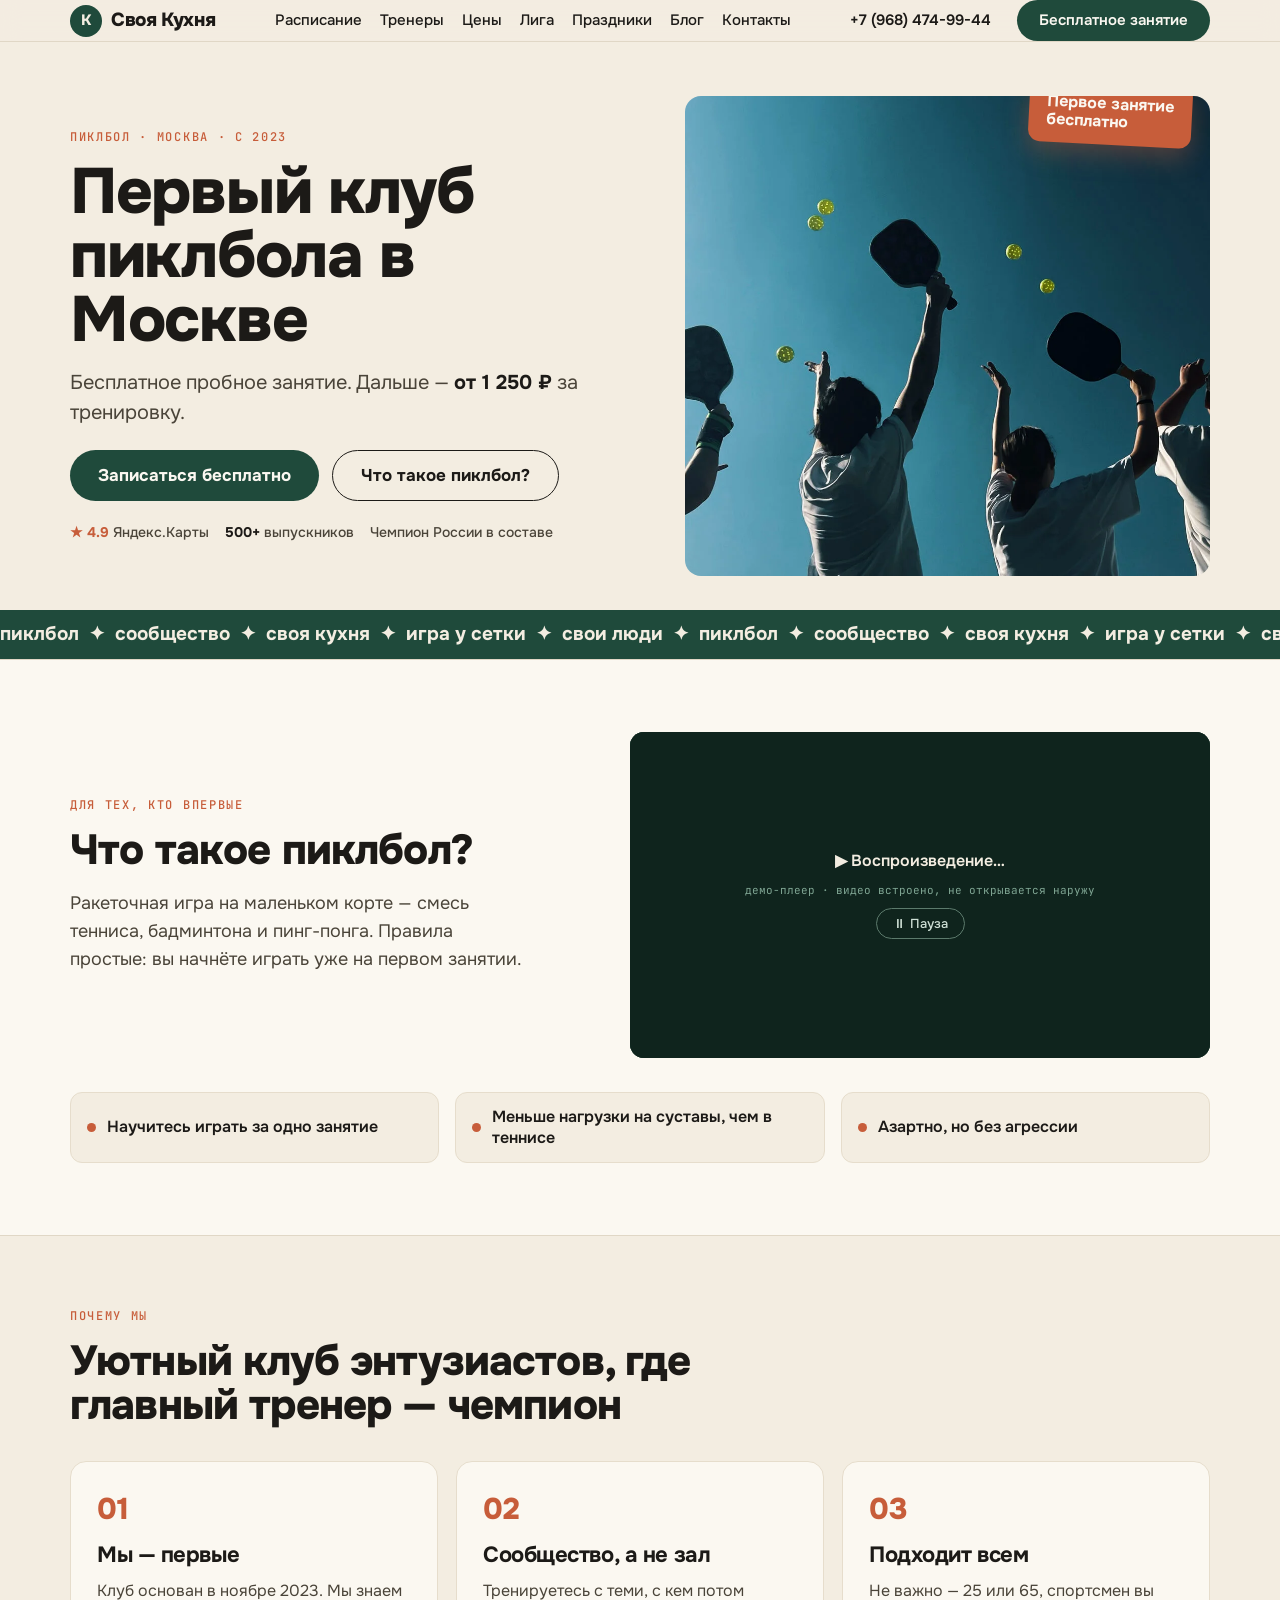
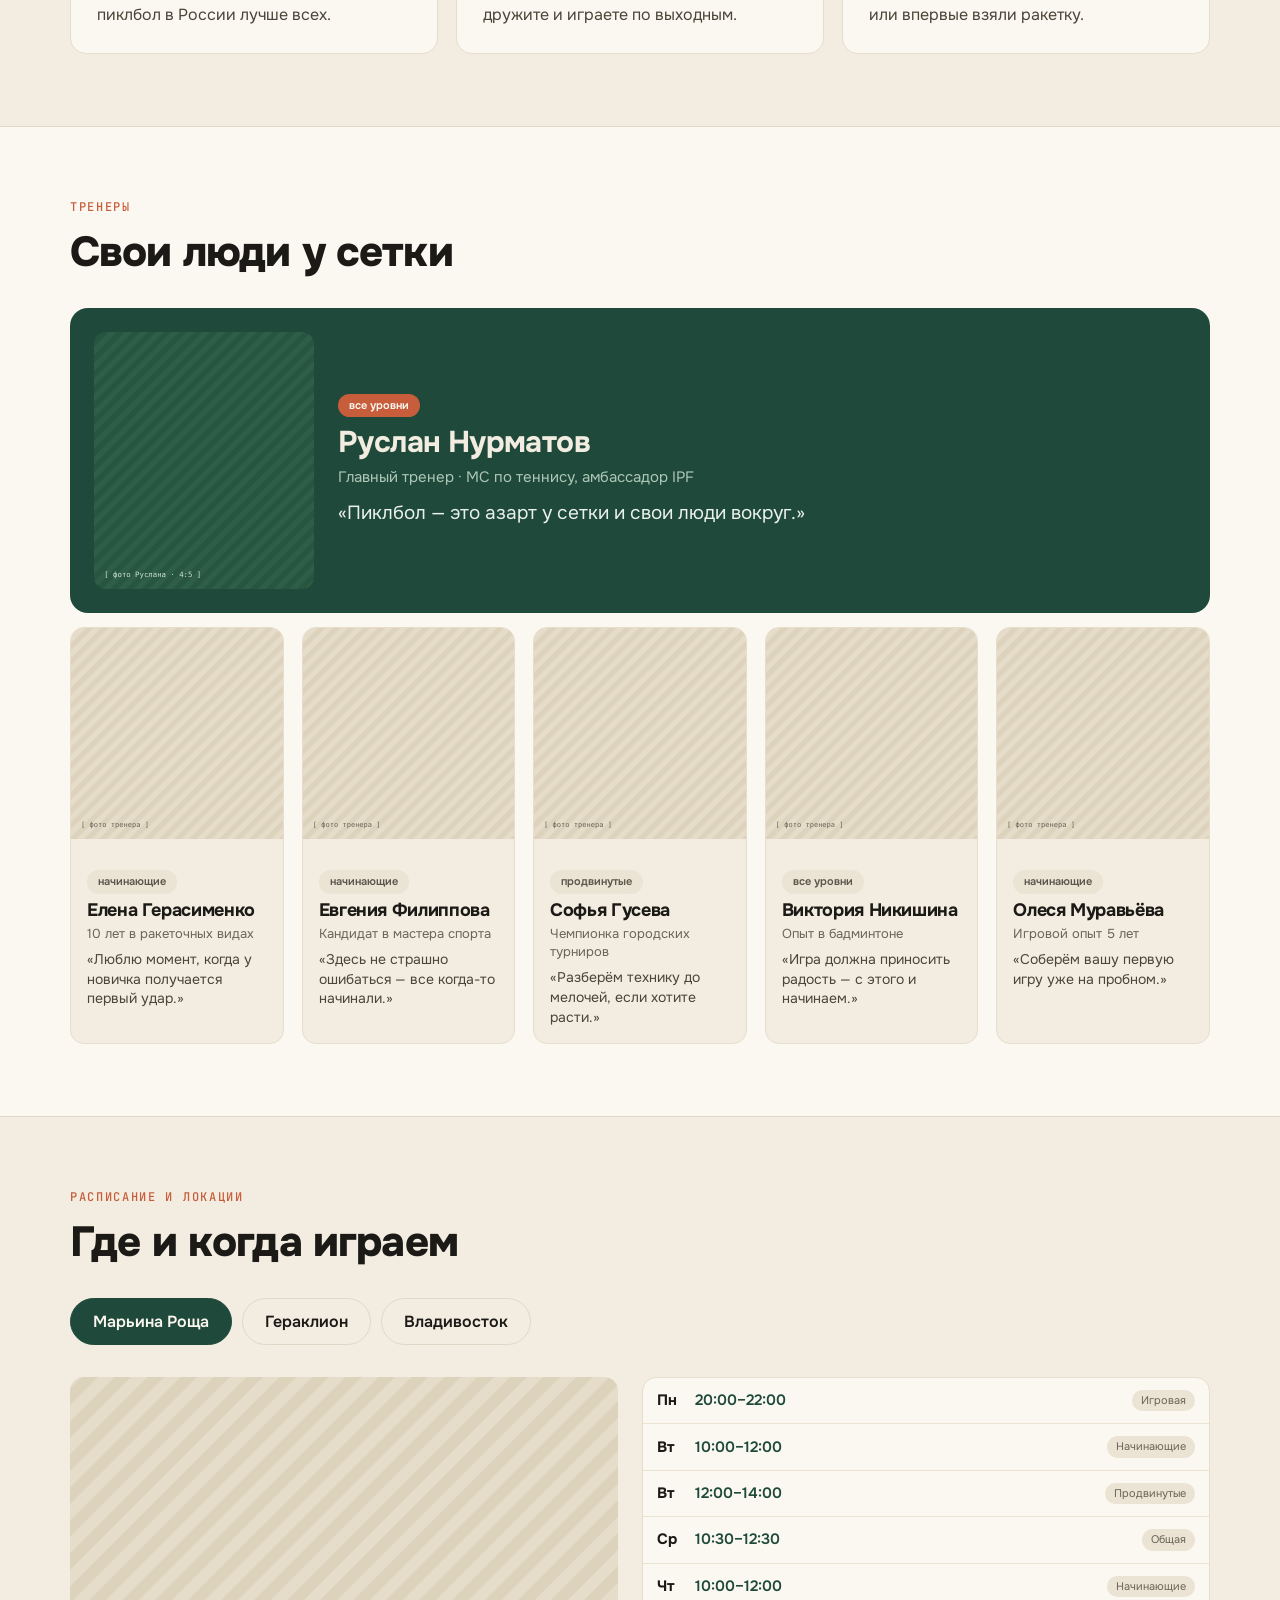
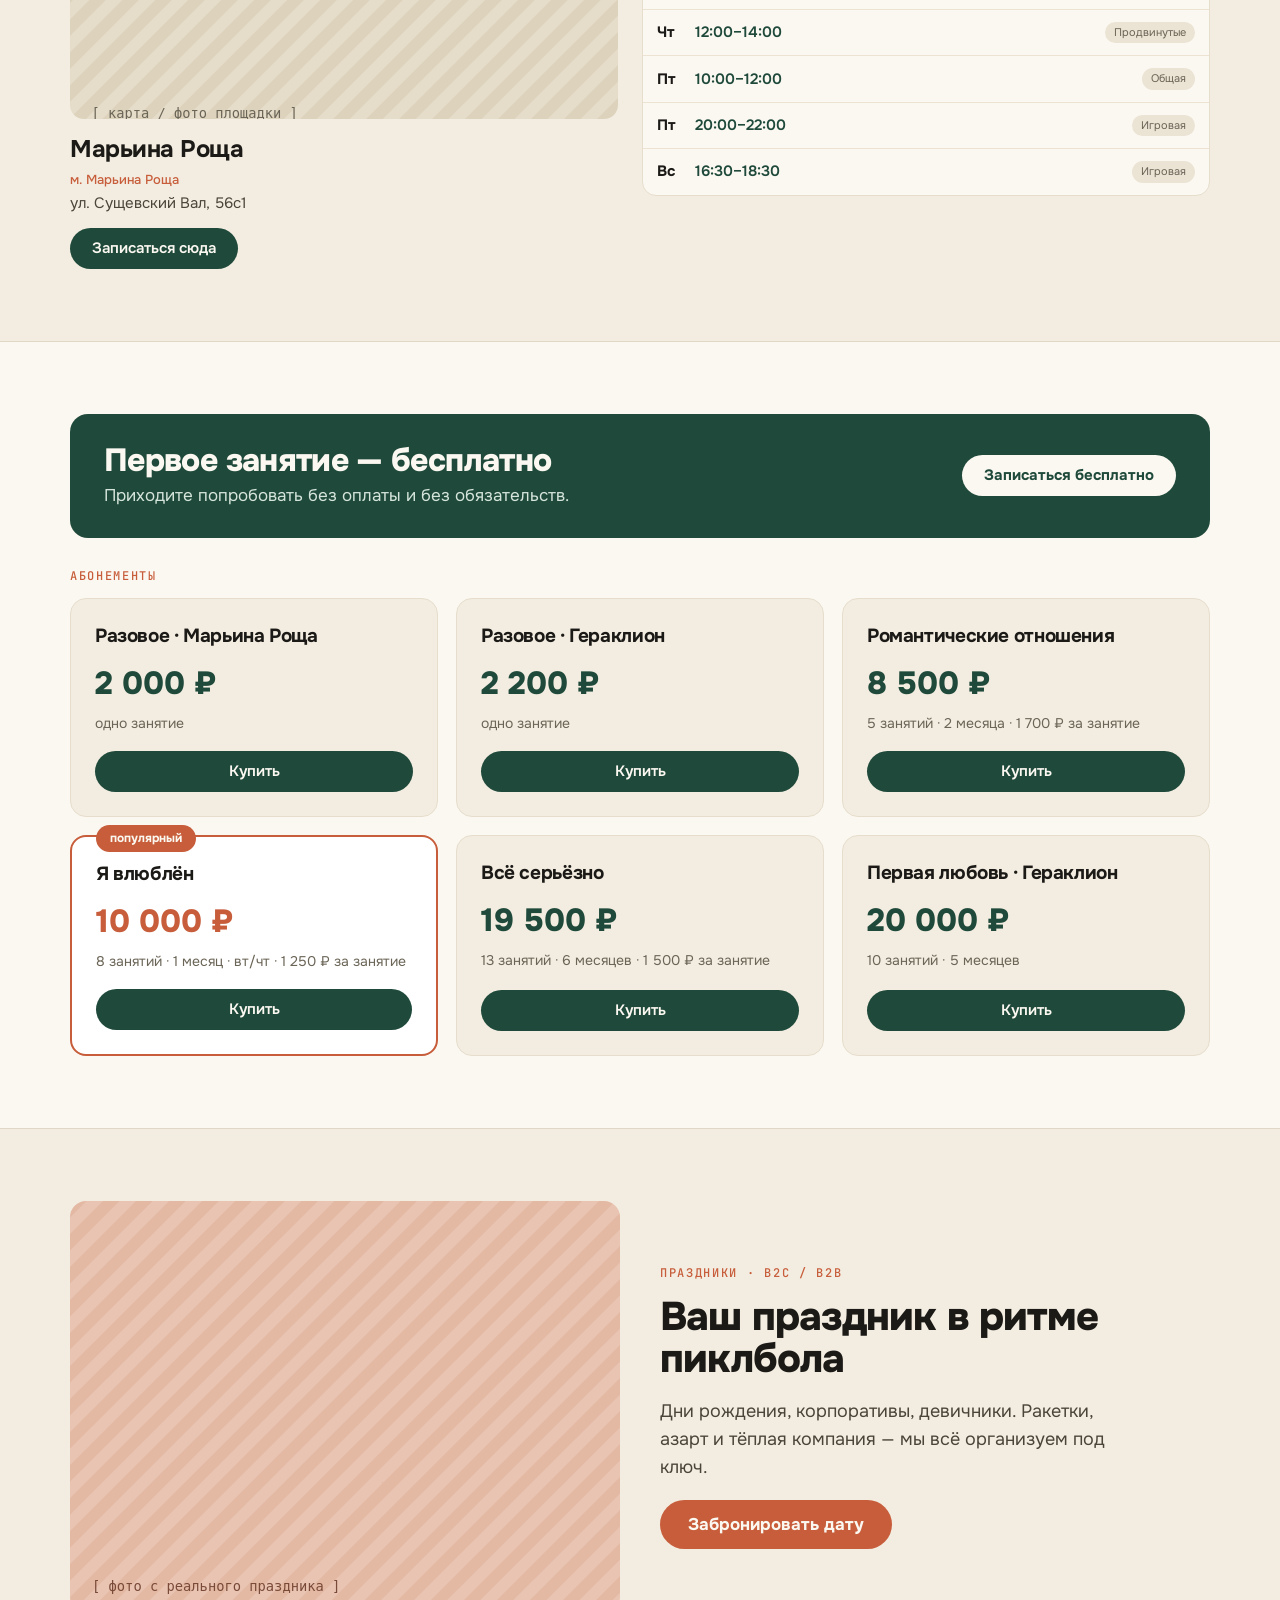
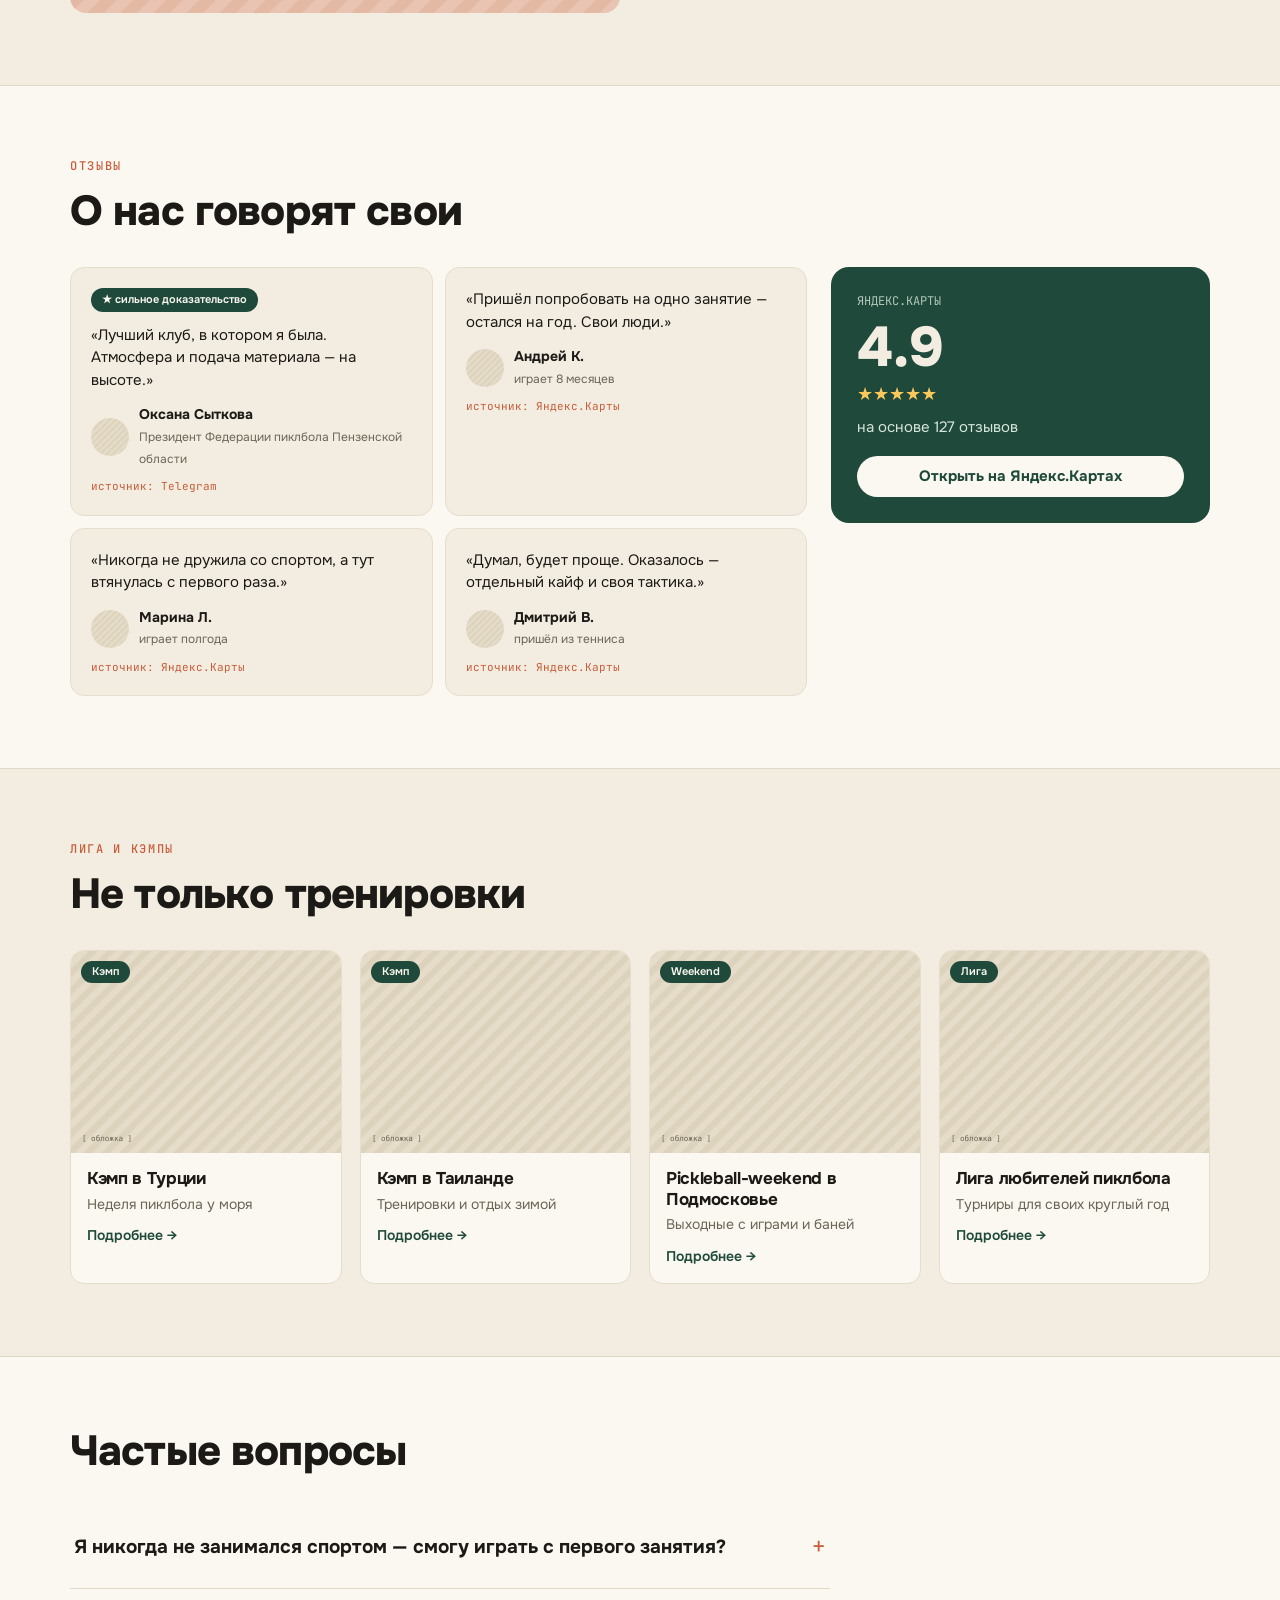
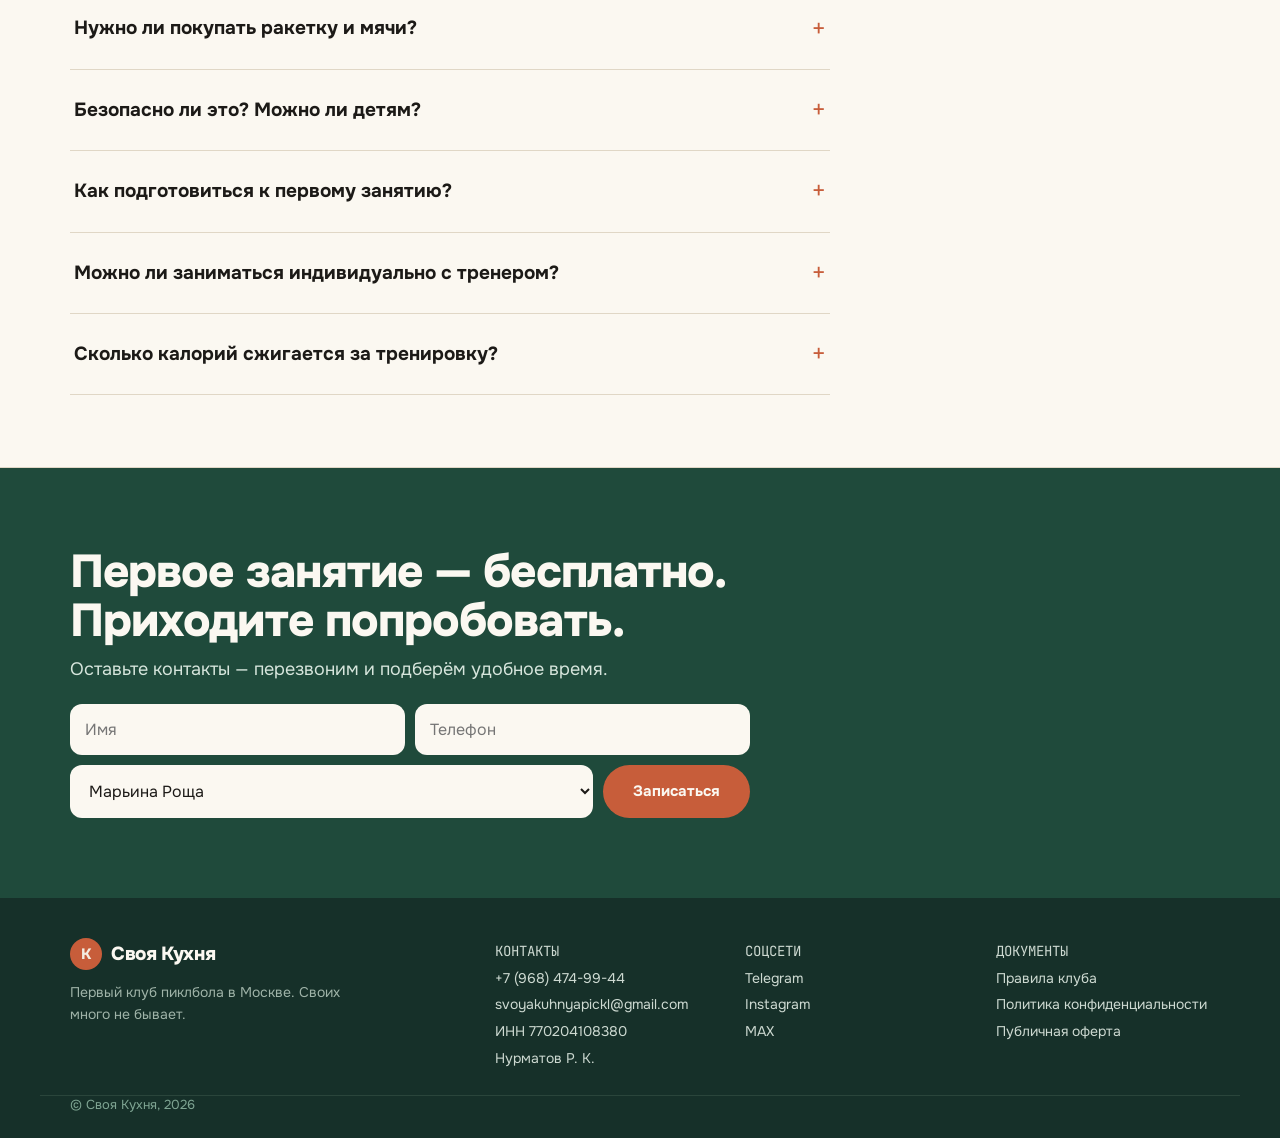
==== commit 0fd8d713: "Update index.html" ====
--- a/index.html
+++ b/index.html
@@ -68,7 +68,7 @@
         </ul>
       </div>
       <div class="hero-media">
-        <img src="assets/images/hero.svg" alt="Тренировка по пиклболу у сетки">
+        <img src="assets/images/hero.png" alt="Тренировка по пиклболу у сетки">
         <div class="hero-badge">Первое занятие<br>бесплатно</div>
       </div>
     </div>
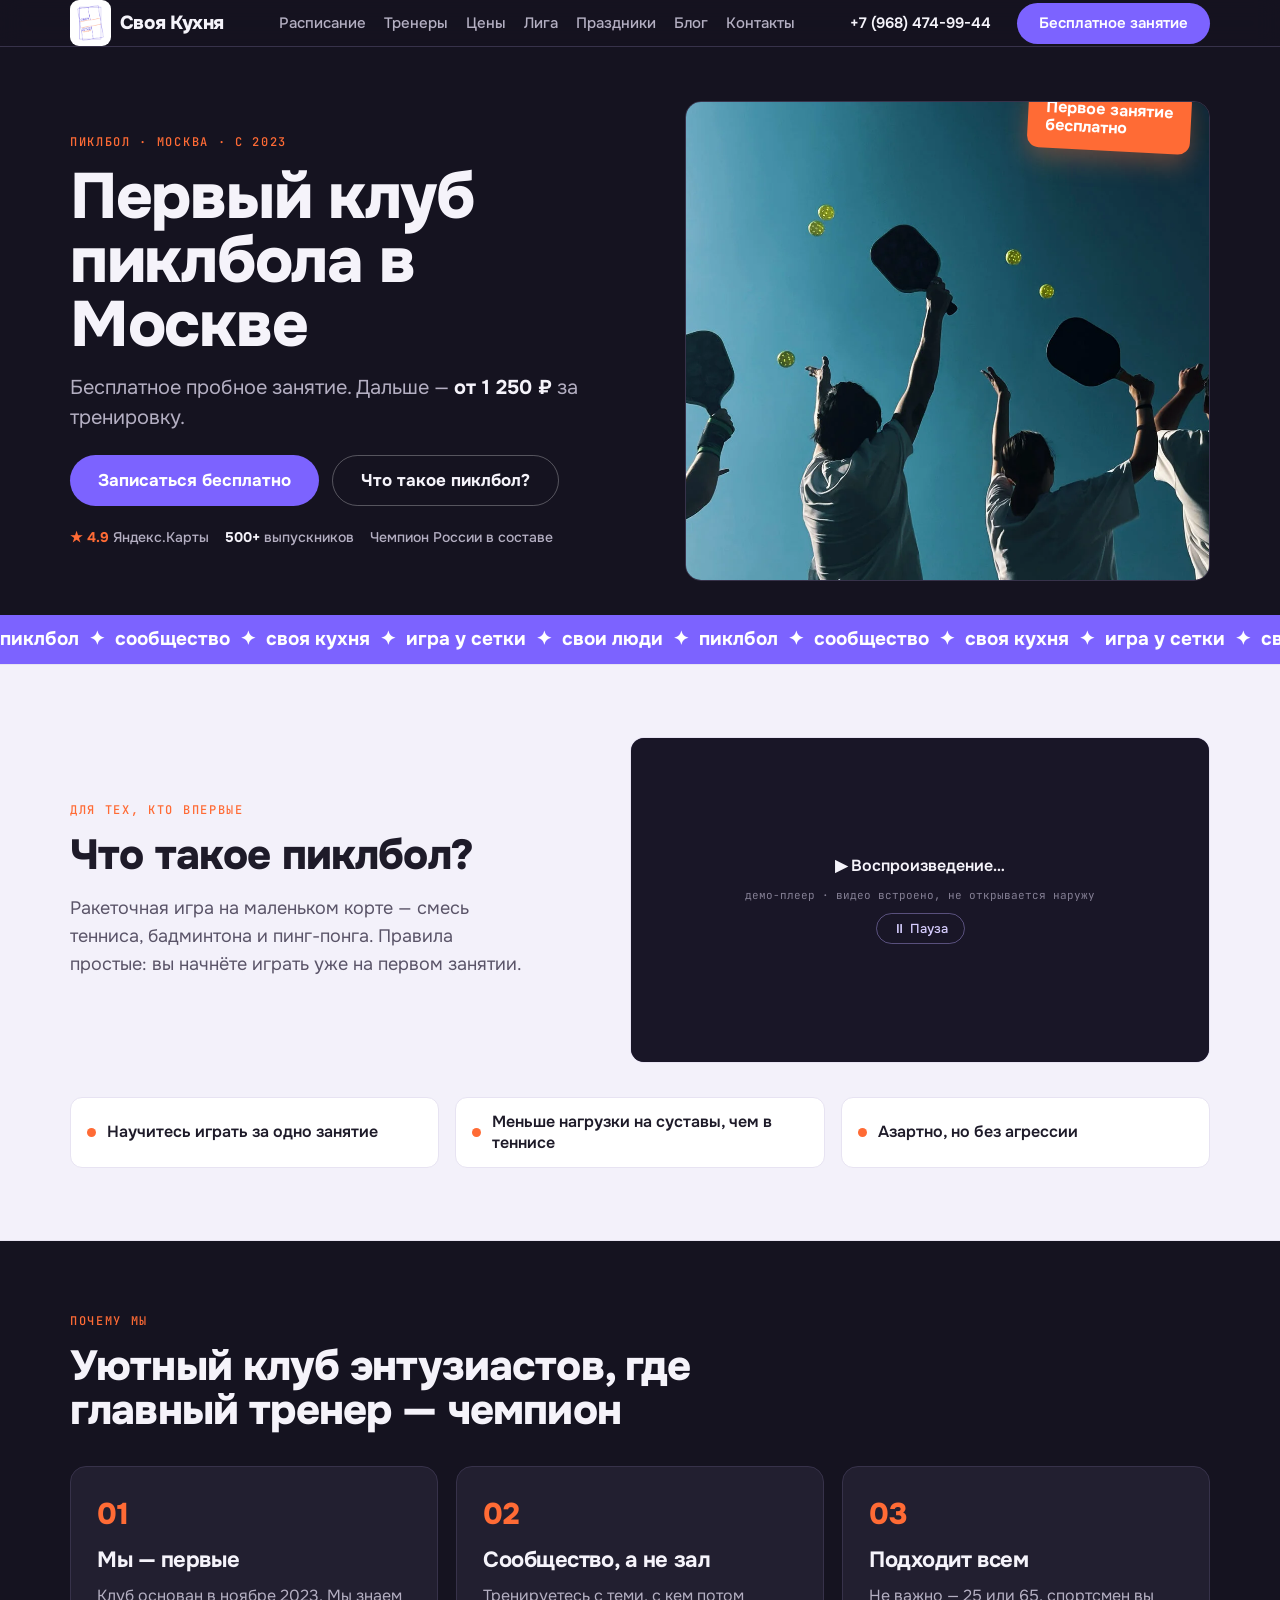
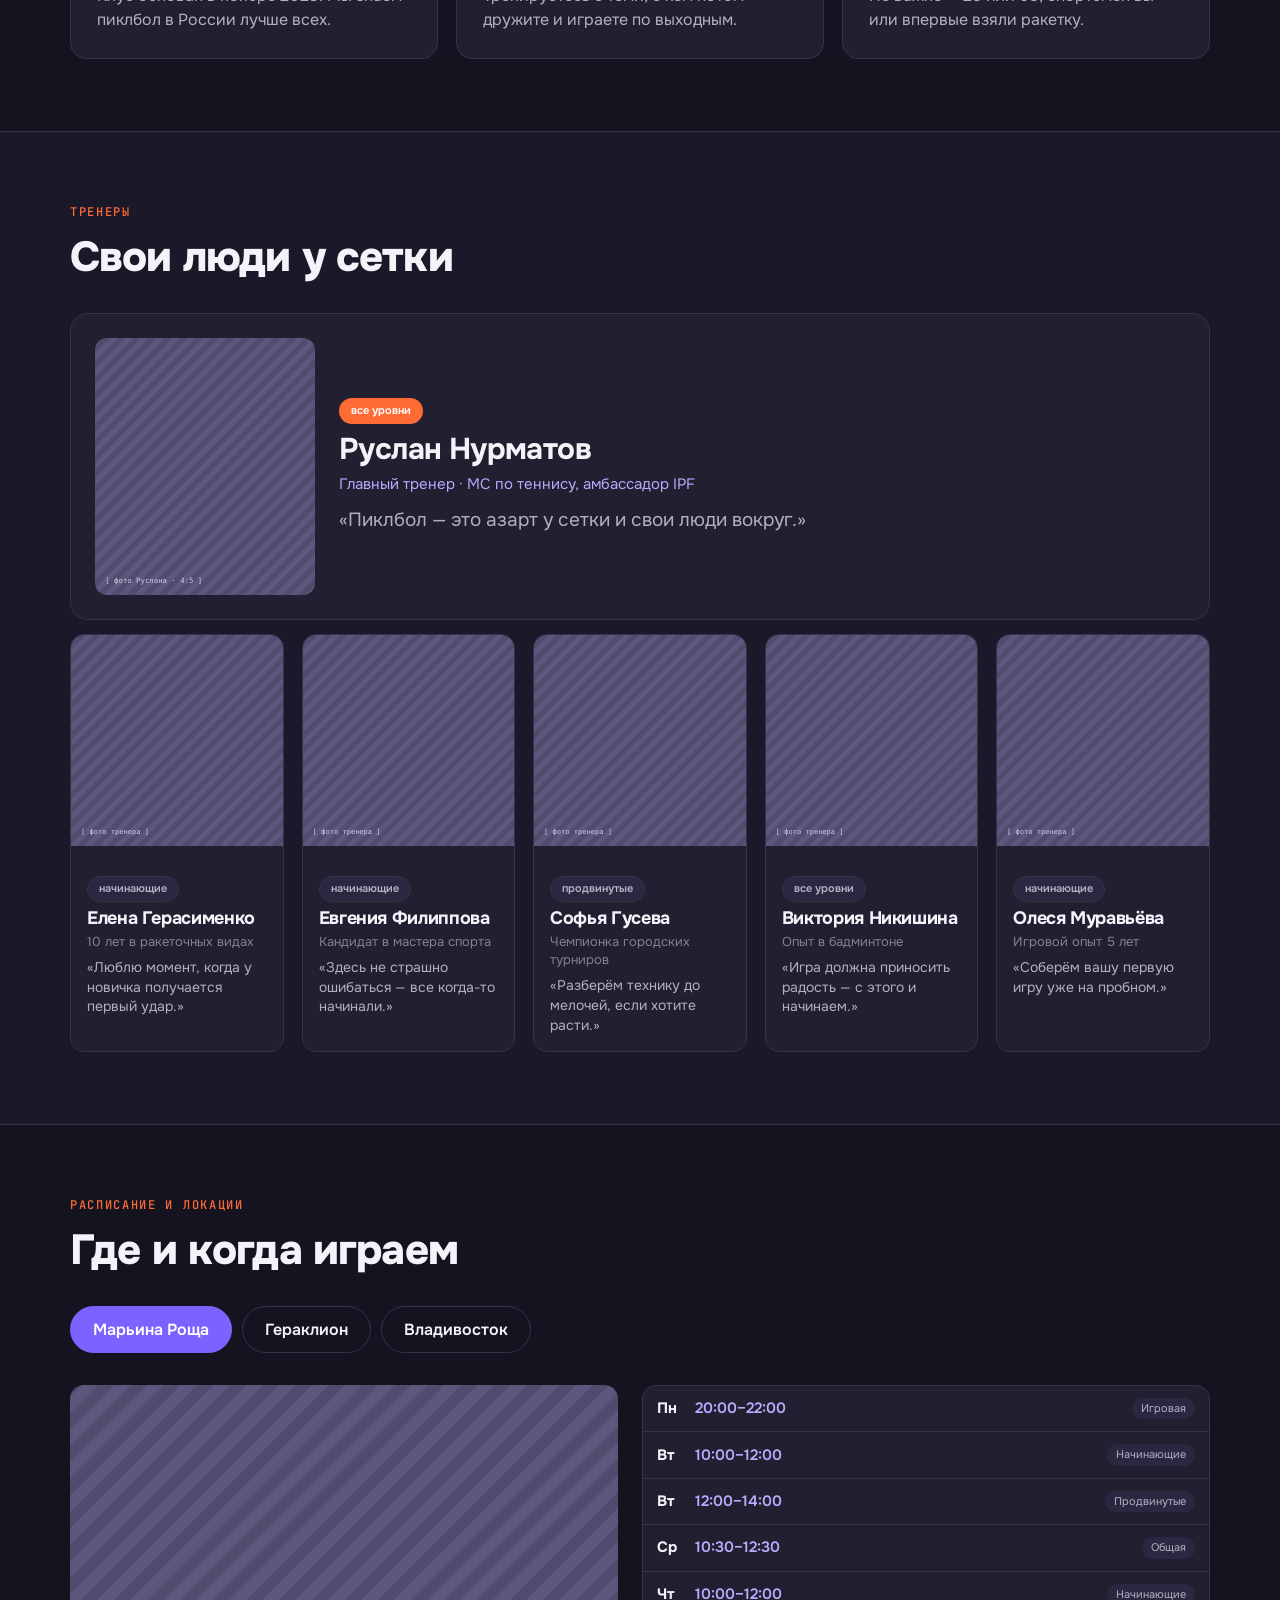
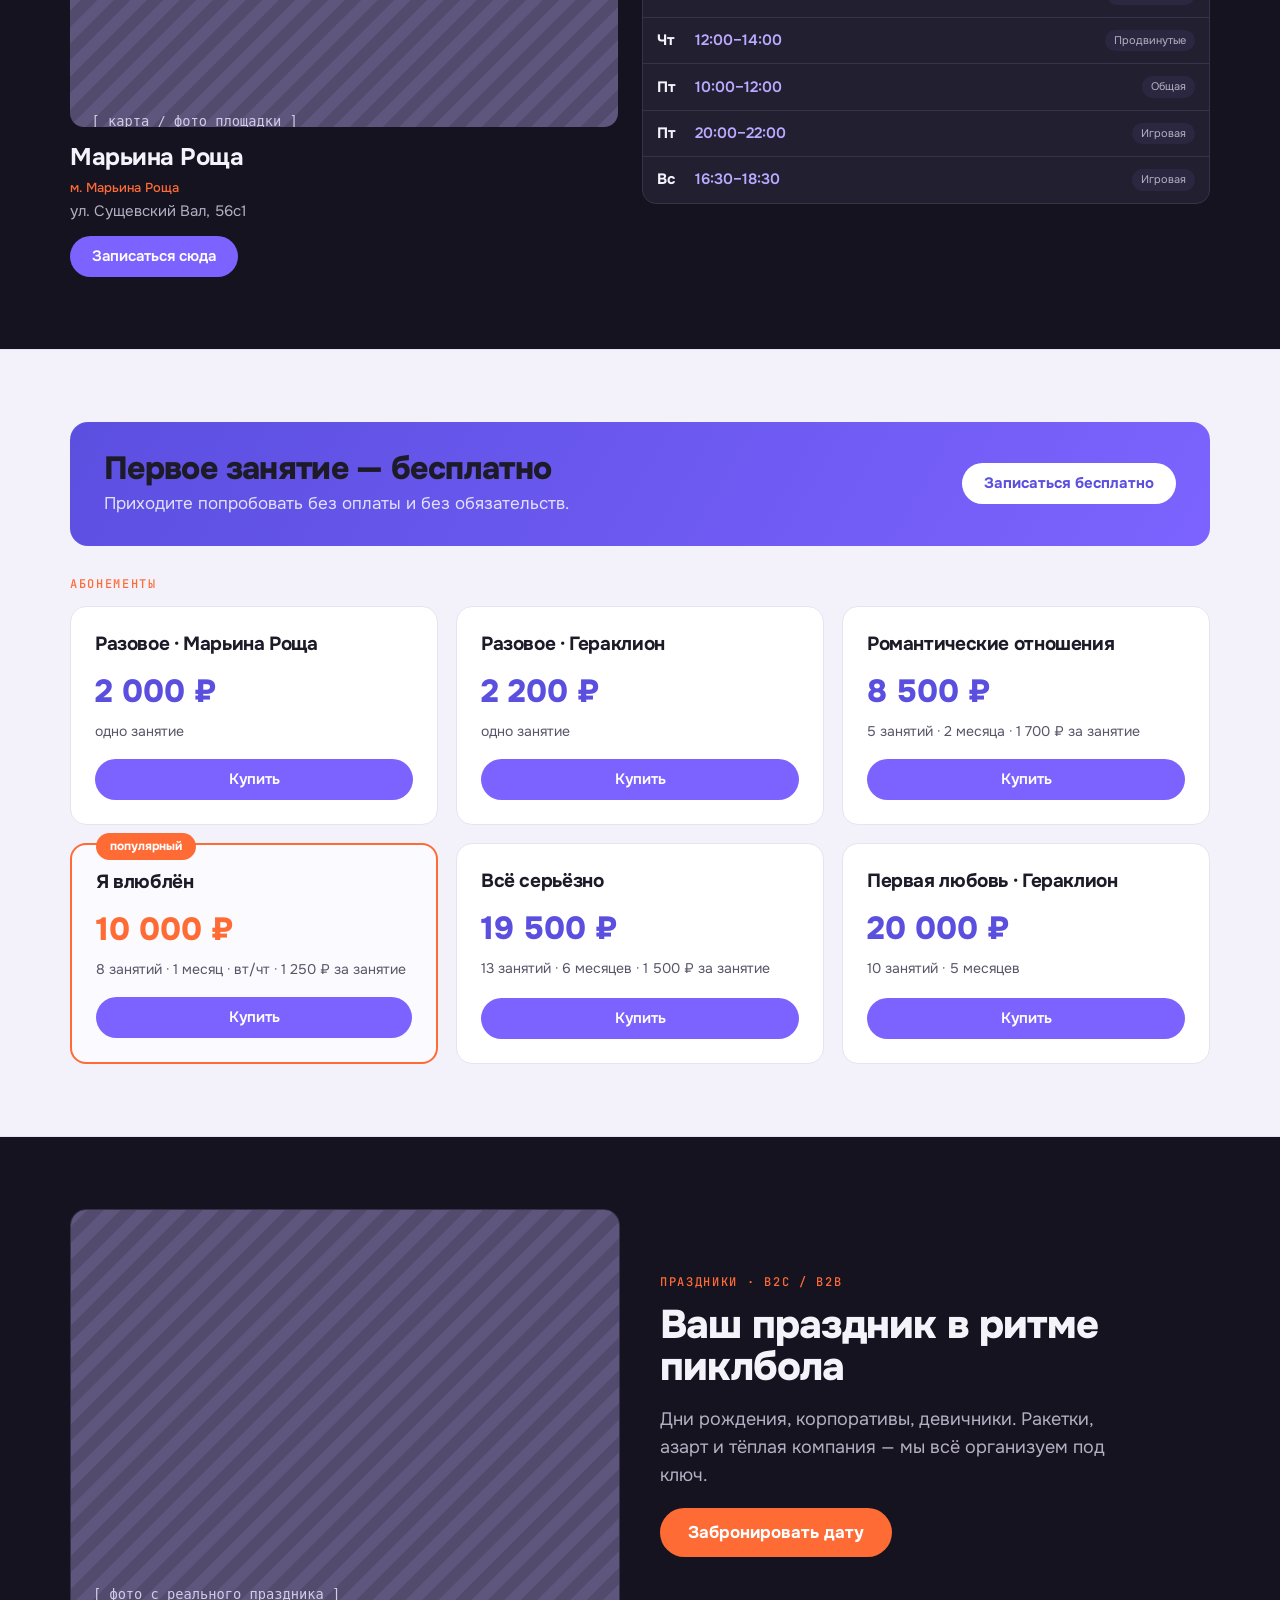
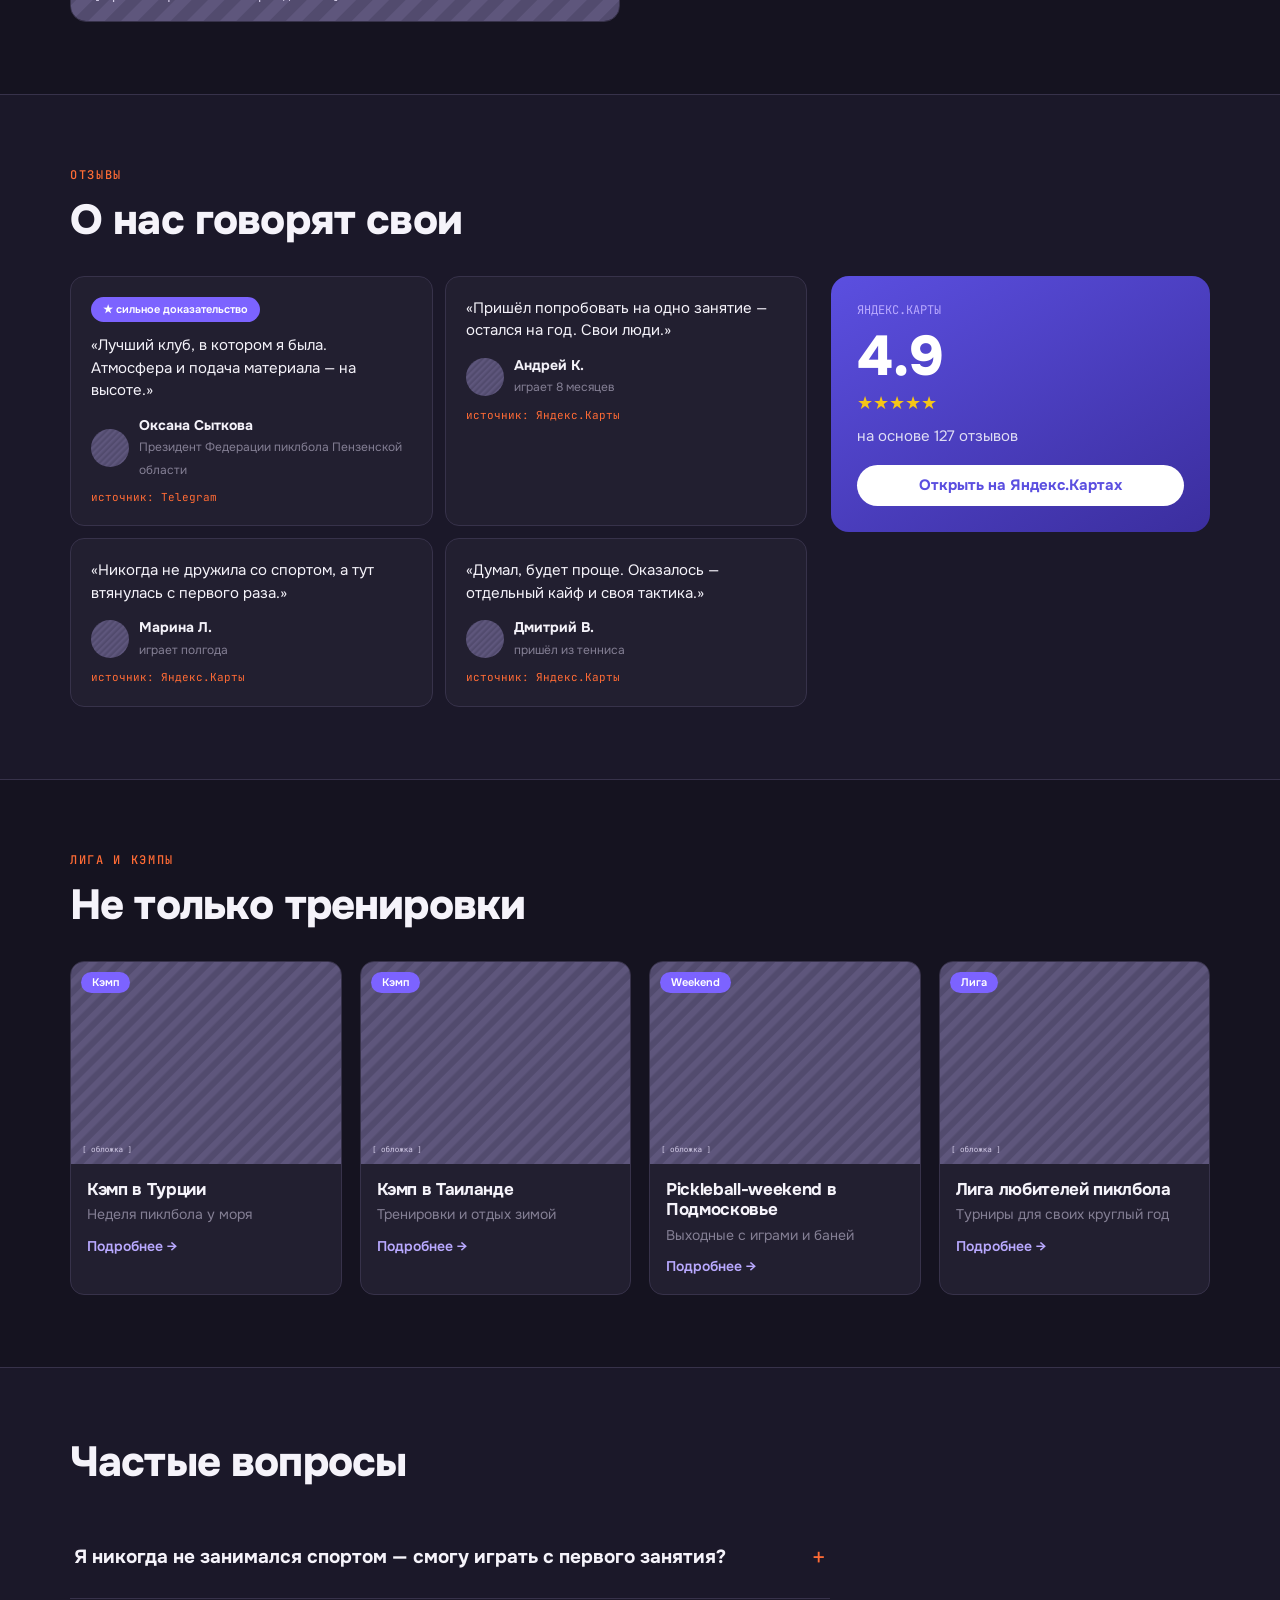
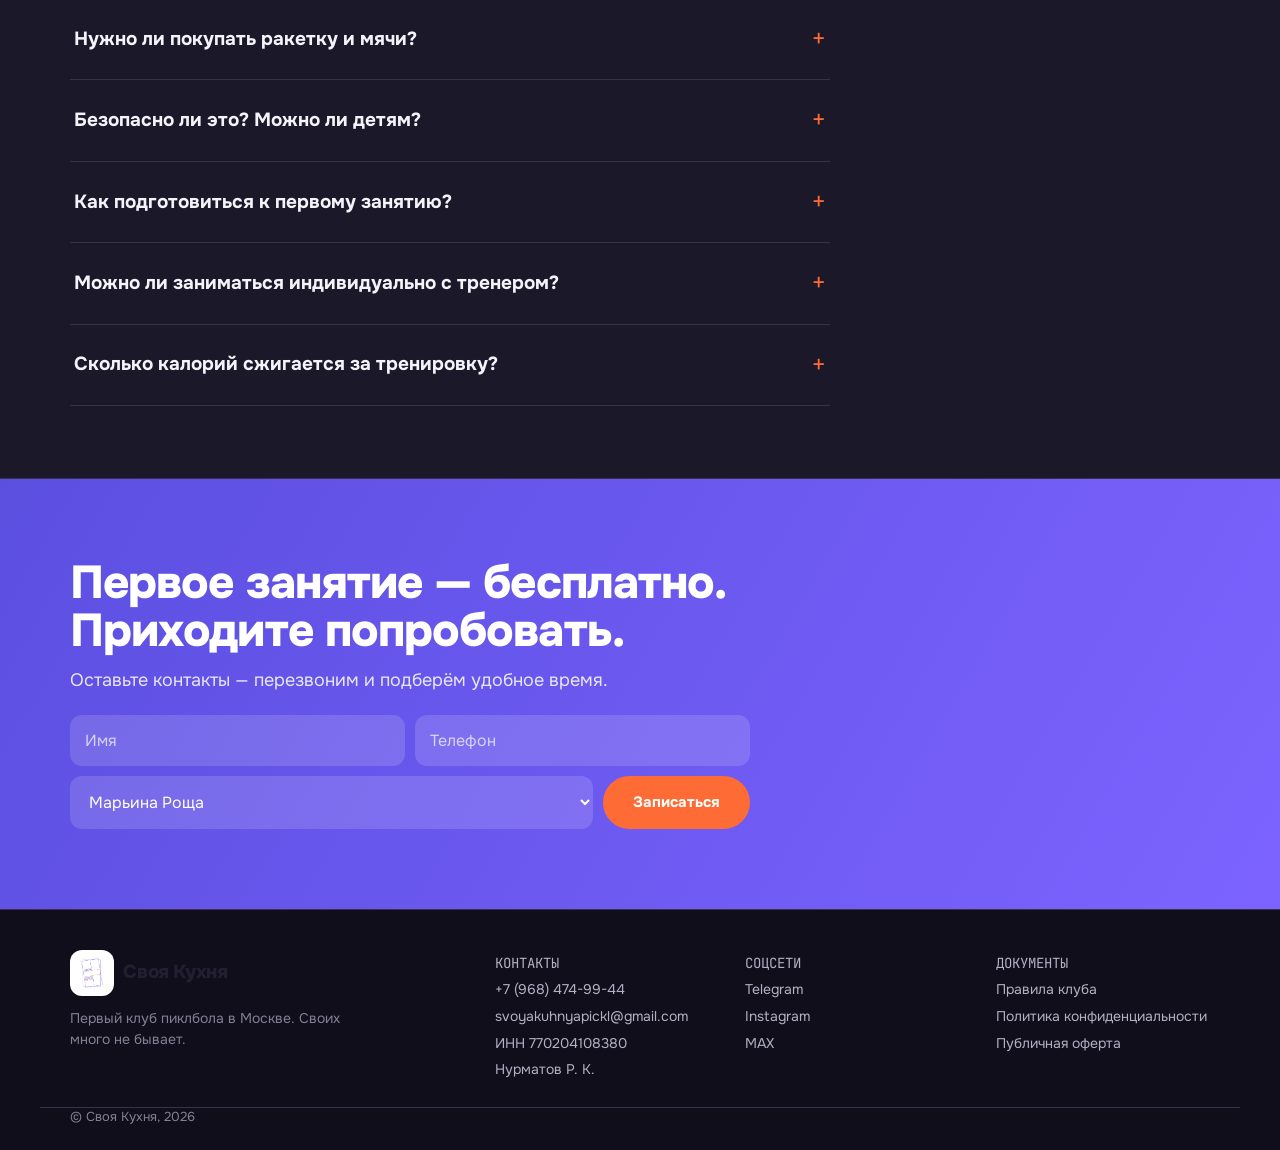
==== commit 10214a29: "Add files via upload" ====
--- a/index.html
+++ b/index.html
@@ -16,7 +16,7 @@
 <header class="site-header" id="top">
   <div class="container header-inner">
     <a href="#top" class="logo">
-      <span class="logo-mark">К</span>
+      <img class="logo-img" src="assets/images/logo.png" alt="Своя Кухня — московский клуб пиклбола">
       <span class="logo-text">Своя&nbsp;Кухня</span>
     </a>
     <nav class="main-nav" id="mainNav">
@@ -77,13 +77,13 @@
   <!-- ============ MARQUEE ============ -->
   <div class="marquee">
     <div class="marquee-track">
-      <span>пиклбол&nbsp;&nbsp;✦&nbsp;&nbsp;сообщество&nbsp;&nbsp;✦&nbsp;&nbsp;своя кухня&nbsp;&nbsp;✦&nbsp;&nbsp;игра у сетки&nbsp;&nbsp;✦&nbsp;&nbsp;свои люди&nbsp;&nbsp;✦&nbsp;&nbsp;</span>
-      <span>пиклбол&nbsp;&nbsp;✦&nbsp;&nbsp;сообщество&nbsp;&nbsp;✦&nbsp;&nbsp;своя кухня&nbsp;&nbsp;✦&nbsp;&nbsp;игра у сетки&nbsp;&nbsp;✦&nbsp;&nbsp;свои люди&nbsp;&nbsp;✦&nbsp;&nbsp;</span>
+      <span>пиклбол&nbsp;&nbsp;✦&nbsp;&nbsp;сообщество&nbsp;&nbsp;✦&nbsp;&nbsp;своя кухня&nbsp;&nbsp;✦&nbsp;&nbsp;игра у сетки&nbsp;&nbsp;✦&nbsp;&nbsp;свои люди&nbsp;&nbsp;✦&nbsp;&nbsp;пиклбол&nbsp;&nbsp;✦&nbsp;&nbsp;сообщество&nbsp;&nbsp;✦&nbsp;&nbsp;своя кухня&nbsp;&nbsp;✦&nbsp;&nbsp;игра у сетки&nbsp;&nbsp;✦&nbsp;&nbsp;свои люди&nbsp;&nbsp;✦&nbsp;&nbsp;</span>
+      <span>пиклбол&nbsp;&nbsp;✦&nbsp;&nbsp;сообщество&nbsp;&nbsp;✦&nbsp;&nbsp;своя кухня&nbsp;&nbsp;✦&nbsp;&nbsp;игра у сетки&nbsp;&nbsp;✦&nbsp;&nbsp;свои люди&nbsp;&nbsp;✦&nbsp;&nbsp;пиклбол&nbsp;&nbsp;✦&nbsp;&nbsp;сообщество&nbsp;&nbsp;✦&nbsp;&nbsp;своя кухня&nbsp;&nbsp;✦&nbsp;&nbsp;игра у сетки&nbsp;&nbsp;✦&nbsp;&nbsp;свои люди&nbsp;&nbsp;✦&nbsp;&nbsp;</span>
     </div>
   </div>
 
   <!-- ============ WHAT IS ============ -->
-  <section class="section section-alt" id="whatis">
+  <section class="section section-light" id="whatis">
     <div class="container">
       <div class="whatis-grid">
         <div>
@@ -215,7 +215,7 @@
   </section>
 
   <!-- ============ PRICES ============ -->
-  <section class="section section-alt" id="prices">
+  <section class="section section-light" id="prices">
     <div class="container">
       <div class="free-banner">
         <div>
@@ -343,7 +343,7 @@
 <footer class="site-footer" id="footer">
   <div class="container footer-grid">
     <div class="footer-brand">
-      <div class="logo"><span class="logo-mark logo-mark-accent">К</span><span class="logo-text">Своя Кухня</span></div>
+      <div class="logo"><img class="logo-img logo-img-lg" src="assets/images/logo.png" alt="Своя Кухня"><span class="logo-text">Своя Кухня</span></div>
       <p>Первый клуб пиклбола в Москве. Своих много не бывает.</p>
     </div>
     <div class="footer-col">
@@ -373,6 +373,11 @@
 <div class="sticky-cta">
   <button class="btn btn-primary" data-book="Бесплатное пробное занятие">Записаться на бесплатное занятие</button>
 </div>
+
+<!-- ============ КНОПКА «НАВЕРХ» ============ -->
+<button class="to-top" id="toTop" aria-label="Наверх">
+  <svg viewBox="0 0 24 24" width="22" height="22" fill="none" stroke="currentColor" stroke-width="2.4" stroke-linecap="round" stroke-linejoin="round"><path d="M12 19V5M5 12l7-7 7 7"/></svg>
+</button>
 
 <!-- ============ MODAL ============ -->
 <div class="modal-overlay" id="modal" hidden>
--- a/css/style.css
+++ b/css/style.css
@@ -1,23 +1,36 @@
 /* ============================================================
    Своя Кухня — пиклбол-клуб · style.css
-   Палитра: кремовый фон + глубокий зелёный (корт) + терракот
+   Палитра: тёмно-графитовый фон + фиолетовый (основной) + оранжевый/жёлтый
    Шрифты: Onest (заголовки/текст), JetBrains Mono (метки)
    Mobile-first: базовые стили — мобильные, @media — десктоп
    ============================================================ */
 
 :root{
-  --cream:#F3EDE1;
-  --cream-2:#FBF8F1;
-  --paper:#F3EDE1;
-  --green:#1F4A3B;
-  --green-dark:#163029;
-  --terra:#C75D3A;
-  --terra-dark:#b04f2f;
-  --ink:#1C1A17;
-  --muted:#4A4439;
-  --muted-2:#6B6557;
-  --line:#E0D7C6;
-  --line-2:#E6DDCC;
+  /* корпоративная тёмная палитра */
+  --bg:#151320;
+  --surface:#221F30;
+  --surface-2:#2B2740;
+  --panel:#1C1930;
+  --violet:#7C63FF;
+  --violet-hover:#6B50F5;
+  --violet-soft:#B9A9FF;
+  --violet-deep:#5B4FE0;
+  --orange:#FF6B35;
+  --orange-hover:#EC5C28;
+  --yellow:#F5C518;
+  --ink:#F5F3FA;
+  --muted:#B4AFC2;
+  --muted-2:#847F94;
+  --line:#37324A;
+  --line-2:#2C2840;
+  /* совместимость со старыми именами */
+  --cream:var(--bg);
+  --cream-2:var(--surface);
+  --paper:var(--surface);
+  --green:var(--violet);
+  --green-dark:var(--violet-hover);
+  --terra:var(--orange);
+  --terra-dark:var(--orange-hover);
   --sans:'Onest',-apple-system,BlinkMacSystemFont,'Segoe UI',sans-serif;
   --mono:'JetBrains Mono',ui-monospace,monospace;
   --maxw:1200px;
@@ -49,15 +62,15 @@
 }
 .btn-lg{padding:16px 28px;font-size:17px;font-weight:700;}
 .btn-block,.btn-block.btn{width:100%;}
-.btn-primary{background:var(--green);color:var(--cream-2);}
+.btn-primary{background:var(--violet);color:#fff;}
 .btn-primary:hover{background:var(--green-dark);}
-.btn-accent{background:var(--terra);color:var(--cream-2);font-weight:700;}
+.btn-accent{background:var(--orange);color:#fff;font-weight:700;}
 .btn-accent:hover{background:var(--terra-dark);}
-.btn-cream{background:var(--cream-2);color:var(--green);font-weight:700;}
-.btn-cream:hover{background:#fff;}
-.btn-outline{background:transparent;color:var(--ink);border:1.5px solid var(--ink);}
-.btn-outline:hover{background:var(--ink);color:var(--cream);}
-.btn-ghost-light{background:transparent;color:#CFE0D6;border:1px solid #5C7A6C;font-weight:500;font-size:13px;padding:8px 16px;}
+.btn-cream{background:#fff;color:var(--violet-deep);font-weight:700;}
+.btn-cream:hover{background:#F1EEFF;}
+.btn-outline{background:transparent;color:var(--ink);border:1.5px solid rgba(255,255,255,.28);}
+.btn-outline:hover{background:#fff;color:var(--bg);border-color:#fff;}
+.btn-ghost-light{background:transparent;color:#D7CEFF;border:1px solid rgba(185,169,255,.4);font-weight:500;font-size:13px;padding:8px 16px;}
 
 /* ---------- Eyebrow / titles ---------- */
 .eyebrow{font-family:var(--mono);font-size:12px;letter-spacing:.14em;color:var(--terra);margin:0 0 14px;font-weight:500;}
@@ -67,13 +80,13 @@
 .lead{font-size:17px;line-height:1.55;color:var(--muted);max-width:460px;}
 
 .section{padding:48px 0;}
-.section-alt{background:var(--cream-2);border-top:1px solid var(--line);border-bottom:1px solid var(--line);}
+.section-alt{background:#1B1829;border-top:1px solid var(--line);border-bottom:1px solid var(--line);}
 
 /* ---------- Header ---------- */
-.site-header{position:sticky;top:0;z-index:40;background:rgba(243,237,225,.95);backdrop-filter:blur(10px);border-bottom:1px solid var(--line);}
+.site-header{position:sticky;top:0;z-index:40;background:rgba(21,19,32,.86);backdrop-filter:blur(12px);border-bottom:1px solid var(--line);}
 .header-inner{display:flex;align-items:center;gap:12px;padding-top:12px;padding-bottom:12px;}
 .logo{display:flex;align-items:center;gap:9px;text-decoration:none;flex:1;}
-.logo-mark{width:32px;height:32px;border-radius:50%;background:var(--green);color:var(--cream);display:flex;align-items:center;justify-content:center;font-weight:800;font-size:15px;flex-shrink:0;}
+.logo-mark{width:32px;height:32px;border-radius:50%;background:var(--violet);color:#fff;display:flex;align-items:center;justify-content:center;font-weight:800;font-size:15px;flex-shrink:0;}
 .logo-mark-accent{background:var(--terra);}
 .logo-text{font-weight:800;font-size:18px;letter-spacing:-.02em;}
 .main-nav{display:none;}
@@ -87,7 +100,7 @@
 .hamburger.is-open span:nth-child(3){transform:translateY(-6px) rotate(-45deg);}
 .mobile-nav{display:none;flex-direction:column;border-top:1px solid var(--line);padding:6px 20px 14px;}
 .mobile-nav.is-open{display:flex;}
-.mobile-nav a{font-weight:600;font-size:16px;text-decoration:none;padding:11px 0;border-bottom:1px solid #ECE3D2;}
+.mobile-nav a{font-weight:600;font-size:16px;text-decoration:none;padding:11px 0;border-bottom:1px solid var(--line);color:var(--ink);}
 .mobile-nav a:last-child{border-bottom:none;}
 
 /* ---------- Hero ---------- */
@@ -100,50 +113,50 @@
 .social-proof{list-style:none;display:flex;flex-wrap:wrap;gap:8px 16px;align-items:center;padding:0;margin:22px 0 0;font-size:14px;font-weight:500;color:var(--muted);}
 .social-proof .star{color:var(--terra);font-weight:700;}
 .social-proof b{color:var(--ink);}
-.hero-media{position:relative;border-radius:16px;overflow:hidden;aspect-ratio:5/4;}
+.hero-media{position:relative;border-radius:16px;overflow:hidden;aspect-ratio:5/4;border:1px solid var(--line);}
 .hero-media img{width:100%;height:100%;object-fit:cover;}
-.hero-badge{position:absolute;top:14px;right:14px;background:var(--terra);color:var(--cream-2);border-radius:12px;padding:10px 14px;font-weight:700;font-size:14px;line-height:1.15;transform:rotate(3deg);box-shadow:0 10px 24px rgba(199,93,58,.34);}
+.hero-badge{position:absolute;top:14px;right:14px;background:var(--orange);color:#fff;border-radius:12px;padding:10px 14px;font-weight:700;font-size:14px;line-height:1.15;transform:rotate(3deg);box-shadow:0 10px 24px rgba(255,107,53,.34);}
 
 /* ---------- Marquee ---------- */
 .marquee{overflow:hidden;background:var(--green);}
 .marquee-track{display:flex;width:max-content;animation:mq 20s linear infinite;padding:11px 0;}
-.marquee-track span{font-weight:700;font-size:16px;color:var(--cream);white-space:nowrap;}
+.marquee-track span{font-weight:700;font-size:16px;color:#fff;white-space:nowrap;}
 @keyframes mq{from{transform:translateX(0)}to{transform:translateX(-50%)}}
 
 /* ---------- What is ---------- */
 .whatis-grid{display:flex;flex-direction:column;gap:24px;}
-.video{position:relative;border-radius:14px;overflow:hidden;aspect-ratio:16/9;background:var(--green-dark);display:flex;align-items:center;justify-content:center;}
+.video{position:relative;border-radius:14px;overflow:hidden;aspect-ratio:16/9;background:#191627;display:flex;align-items:center;justify-content:center;border:1px solid var(--line);}
 .video-poster{position:absolute;inset:0;width:100%;height:100%;object-fit:cover;}
-.video-play{position:relative;width:64px;height:64px;border-radius:50%;border:none;background:var(--terra);color:var(--cream-2);font-size:22px;cursor:pointer;box-shadow:0 12px 30px rgba(0,0,0,.3);}
-.video-play:hover{background:var(--terra-dark);}
-.video-note{position:absolute;bottom:12px;left:14px;font-family:var(--mono);font-size:11px;color:#CFE0D6;}
-.video-playing{position:absolute;inset:0;background:#0F241D;display:flex;flex-direction:column;align-items:center;justify-content:center;gap:10px;text-align:center;padding:16px;}
-.video-playing p{color:var(--cream);font-weight:600;font-size:16px;margin:0;}
-.video-playing small{font-family:var(--mono);font-size:11px;color:#7FA593;}
+.video-play{position:relative;width:64px;height:64px;border-radius:50%;border:none;background:var(--violet);color:#fff;font-size:22px;cursor:pointer;box-shadow:0 12px 30px rgba(124,99,255,.45);}
+.video-play:hover{background:var(--violet-hover);}
+.video-note{position:absolute;bottom:12px;left:14px;font-family:var(--mono);font-size:11px;color:#B9A9FF;}
+.video-playing{position:absolute;inset:0;background:#191627;display:flex;flex-direction:column;align-items:center;justify-content:center;gap:10px;text-align:center;padding:16px;}
+.video-playing p{color:var(--ink);font-weight:600;font-size:16px;margin:0;}
+.video-playing small{font-family:var(--mono);font-size:11px;color:var(--muted-2);}
 .feature-row{display:flex;flex-direction:column;gap:10px;margin-top:24px;}
-.feature{display:flex;align-items:center;gap:11px;background:var(--cream);border:1px solid var(--line-2);border-radius:12px;padding:14px 16px;font-weight:600;font-size:15px;line-height:1.3;}
+.feature{display:flex;align-items:center;gap:11px;background:var(--surface);border:1px solid var(--line);border-radius:12px;padding:14px 16px;font-weight:600;font-size:15px;line-height:1.3;}
 .section-alt .feature{background:var(--paper);}
 .feature .dot{width:9px;height:9px;border-radius:50%;background:var(--terra);flex-shrink:0;}
 
 /* ---------- Why us ---------- */
 .cards-3{display:flex;flex-direction:column;gap:12px;}
-.why-card{background:var(--cream-2);border:1px solid var(--line-2);border-radius:16px;padding:24px;}
+.why-card{background:var(--surface);border:1px solid var(--line);border-radius:16px;padding:24px;}
 .why-num{font-weight:800;font-size:28px;color:var(--terra);display:block;margin-bottom:10px;}
 .why-card h3{font-size:21px;margin-bottom:8px;}
 .why-card p{margin:0;font-size:15px;line-height:1.5;color:var(--muted);}
 
 /* ---------- Trainers ---------- */
-.lead-coach{background:var(--green);border-radius:18px;padding:18px;color:var(--cream);display:flex;flex-direction:column;gap:14px;margin-bottom:14px;}
+.lead-coach{background:var(--surface);border:1px solid var(--line);border-radius:18px;padding:18px;color:var(--ink);display:flex;flex-direction:column;gap:14px;margin-bottom:14px;}
 .lead-coach-photo{border-radius:12px;overflow:hidden;aspect-ratio:4/5;max-height:220px;}
 .lead-coach-photo img{width:100%;height:100%;object-fit:cover;}
 .lead-coach h3{font-size:26px;margin-bottom:4px;}
-.lead-coach .role{font-size:14px;color:#AFC7B8;margin:0 0 12px;}
-.lead-coach .quote{font-size:17px;line-height:1.45;color:#EAF1EC;margin:0;}
-.tag{display:inline-flex;align-self:flex-start;background:#EBE3D4;color:#5C564C;border-radius:999px;padding:4px 11px;font-size:11px;font-weight:600;margin-bottom:4px;}
-.tag-accent{background:var(--terra);color:var(--cream-2);}
-.tag-dark{background:var(--green);color:var(--cream-2);}
+.lead-coach .role{font-size:14px;color:var(--violet-soft);margin:0 0 12px;}
+.lead-coach .quote{font-size:17px;line-height:1.45;color:var(--muted);margin:0;}
+.tag{display:inline-flex;align-self:flex-start;background:var(--surface-2);color:var(--muted);border:1px solid var(--line);border-radius:999px;padding:4px 11px;font-size:11px;font-weight:600;margin-bottom:4px;}
+.tag-accent{background:var(--orange);color:#fff;border-color:transparent;}
+.tag-dark{background:var(--violet);color:#fff;border-color:transparent;}
 .coach-grid{display:flex;flex-direction:column;gap:12px;}
-.coach-card{background:var(--paper);border:1px solid var(--line-2);border-radius:14px;overflow:hidden;display:flex;gap:14px;}
+.coach-card{background:var(--surface);border:1px solid var(--line);border-radius:14px;overflow:hidden;display:flex;gap:14px;}
 .coach-photo{flex:0 0 110px;}
 .coach-photo img{width:100%;height:100%;object-fit:cover;}
 .coach-body{padding:14px 14px 14px 0;flex:1;}
@@ -154,7 +167,7 @@
 /* ---------- Schedule ---------- */
 .tabs{display:flex;gap:8px;overflow-x:auto;padding-bottom:6px;margin-bottom:18px;-webkit-overflow-scrolling:touch;}
 .tab{padding:10px 16px;border-radius:999px;border:1px solid var(--line);background:transparent;color:var(--ink);font-family:var(--sans);font-weight:600;font-size:14px;cursor:pointer;white-space:nowrap;}
-.tab.is-active{background:var(--green);color:var(--cream-2);border-color:var(--green);}
+.tab.is-active{background:var(--violet);color:#fff;border-color:var(--violet);}
 .tab-panel{display:none;}
 .tab-panel.is-active{display:block;}
 .schedule-grid{display:flex;flex-direction:column;gap:16px;}
@@ -163,40 +176,40 @@
 .schedule-info h3{font-size:21px;}
 .schedule-info .metro{color:var(--terra);font-weight:500;font-size:13px;margin:4px 0 0;}
 .schedule-info .address{font-size:15px;color:var(--muted);margin:4px 0 14px;}
-.schedule-table{background:var(--cream-2);border:1px solid var(--line-2);border-radius:14px;overflow:hidden;}
-.sched-row{display:flex;align-items:center;gap:10px;padding:12px 14px;border-bottom:1px solid #ECE3D2;}
+.schedule-table{background:var(--surface);border:1px solid var(--line);border-radius:14px;overflow:hidden;}
+.sched-row{display:flex;align-items:center;gap:10px;padding:12px 14px;border-bottom:1px solid var(--line);}
 .sched-row:last-child{border-bottom:none;}
 .sched-row .day{font-weight:700;font-size:15px;width:28px;}
-.sched-row .time{font-weight:600;font-size:15px;color:var(--green);flex:1;}
-.sched-row .grp{font-size:11px;color:var(--muted-2);background:#EBE3D4;border-radius:999px;padding:3px 9px;}
-.schedule-note{background:var(--cream-2);border:1px solid var(--line-2);border-radius:14px;padding:24px;font-size:16px;line-height:1.5;color:var(--muted);}
+.sched-row .time{font-weight:600;font-size:15px;color:var(--violet-soft);flex:1;}
+.sched-row .grp{font-size:11px;color:var(--muted);background:var(--surface-2);border-radius:999px;padding:3px 9px;}
+.schedule-note{background:var(--surface);border:1px solid var(--line);border-radius:14px;padding:24px;font-size:16px;line-height:1.5;color:var(--muted);}
 
 /* ---------- Prices ---------- */
-.free-banner{background:var(--green);border-radius:18px;padding:24px;color:var(--cream-2);display:flex;flex-direction:column;gap:16px;margin-bottom:24px;}
+.free-banner{background:linear-gradient(120deg,var(--violet-deep),var(--violet));border-radius:18px;padding:24px;color:#fff;display:flex;flex-direction:column;gap:16px;margin-bottom:24px;}
 .free-banner h2{font-size:26px;margin-bottom:6px;}
-.free-banner p{margin:0;font-size:15px;color:#D6E5DC;}
+.free-banner p{margin:0;font-size:15px;color:rgba(255,255,255,.82);}
 .price-grid{display:flex;flex-direction:column;gap:14px;}
-.price-card{position:relative;background:var(--paper);border:1px solid var(--line-2);border-radius:16px;padding:24px;display:flex;flex-direction:column;}
-.section-alt .price-card{background:var(--cream);}
-.price-card.is-popular{border:2px solid var(--terra);background:#fff;}
-.popular-badge{position:absolute;top:-12px;left:24px;background:var(--terra);color:var(--cream-2);border-radius:999px;padding:5px 14px;font-size:12px;font-weight:700;}
+.price-card{position:relative;background:var(--surface);border:1px solid var(--line);border-radius:16px;padding:24px;display:flex;flex-direction:column;}
+.section-alt .price-card{background:var(--surface);}
+.price-card.is-popular{border:2px solid var(--orange);background:var(--surface-2);}
+.popular-badge{position:absolute;top:-12px;left:24px;background:var(--orange);color:#fff;border-radius:999px;padding:5px 14px;font-size:12px;font-weight:700;}
 .price-card h3{font-size:19px;margin-bottom:4px;}
-.price{font-weight:800;font-size:32px;color:var(--green);margin:8px 0 6px;}
+.price{font-weight:800;font-size:32px;color:var(--ink);margin:8px 0 6px;}
 .is-popular .price{color:var(--terra);}
 .price-sub{font-size:14px;line-height:1.45;color:var(--muted-2);flex:1;margin:0 0 18px;}
 .price-card .btn{width:100%;}
 
 /* ---------- Party ---------- */
 .party-grid{display:flex;flex-direction:column;gap:18px;}
-.party-photo{border-radius:16px;overflow:hidden;aspect-ratio:4/3;}
+.party-photo{border-radius:16px;overflow:hidden;aspect-ratio:4/3;border:1px solid var(--line);}
 .party-photo img{width:100%;height:100%;object-fit:cover;}
 #party h2{font-size:28px;margin-bottom:12px;}
 
 /* ---------- Reviews ---------- */
 .reviews-grid{display:flex;flex-direction:column;gap:14px;}
 .reviews-list{display:flex;flex-direction:column;gap:12px;}
-.review-card{background:var(--paper);border:1px solid var(--line-2);border-radius:14px;padding:20px;display:flex;flex-direction:column;}
-.section-alt .review-card{background:var(--cream);}
+.review-card{background:var(--surface);border:1px solid var(--line);border-radius:14px;padding:20px;display:flex;flex-direction:column;}
+.section-alt .review-card{background:var(--surface);}
 .review-text{font-size:15px;line-height:1.5;color:var(--ink);margin:0 0 14px;}
 .review-card .tag{margin-bottom:12px;}
 .review-author{display:flex;align-items:center;gap:10px;}
@@ -204,23 +217,23 @@
 .review-author b{display:block;font-size:14px;}
 .review-author span{font-size:12px;color:var(--muted-2);}
 .review-src{font-family:var(--mono);font-size:11px;color:var(--terra);margin:10px 0 0;}
-.yandex-widget{background:var(--green);border-radius:18px;padding:26px;color:var(--cream);display:flex;flex-direction:column;}
-.widget-label{font-family:var(--mono);font-size:12px;color:#AFC7B8;margin:0 0 10px;}
+.yandex-widget{background:linear-gradient(150deg,var(--violet-deep),#3B2E9E);border-radius:18px;padding:26px;color:#fff;display:flex;flex-direction:column;}
+.widget-label{font-family:var(--mono);font-size:12px;color:var(--violet-soft);margin:0 0 10px;}
 .widget-rating{font-weight:800;font-size:56px;line-height:1;}
-.widget-stars{font-size:18px;color:#FBC85A;margin:6px 0 10px;}
-.widget-count{font-size:15px;color:#D6E5DC;margin:0 0 18px;}
+.widget-stars{font-size:18px;color:var(--yellow);margin:6px 0 10px;}
+.widget-count{font-size:15px;color:rgba(255,255,255,.82);margin:0 0 18px;}
 
 /* ---------- Blog ---------- */
 .blog-grid{display:flex;flex-direction:column;gap:14px;}
-.blog-card{background:var(--cream-2);border:1px solid var(--line-2);border-radius:14px;overflow:hidden;transition:border-color .2s;}
+.blog-card{background:var(--surface);border:1px solid var(--line);border-radius:14px;overflow:hidden;transition:border-color .2s;}
 .blog-card:hover{border-color:var(--green);}
 .blog-cover{position:relative;aspect-ratio:16/9;}
 .blog-cover img{width:100%;height:100%;object-fit:cover;}
-.blog-tag{position:absolute;top:10px;left:10px;background:var(--green);color:var(--cream-2);border-radius:999px;padding:3px 11px;font-size:11px;font-weight:600;}
+.blog-tag{position:absolute;top:10px;left:10px;background:var(--violet);color:#fff;border-radius:999px;padding:3px 11px;font-size:11px;font-weight:600;}
 .blog-body{padding:16px;}
 .blog-body h3{font-size:17px;line-height:1.2;margin-bottom:5px;}
 .blog-body p{font-size:14px;line-height:1.4;color:var(--muted-2);margin:0 0 10px;}
-.blog-body a{font-weight:600;font-size:14px;color:var(--green);text-decoration:none;}
+.blog-body a{font-weight:600;font-size:14px;color:var(--violet-soft);text-decoration:none;}
 
 /* ---------- FAQ ---------- */
 .faq{max-width:760px;}
@@ -233,44 +246,47 @@
 .faq-a p{font-size:15px;line-height:1.55;color:var(--muted);padding:0 2px 18px;margin:0;}
 
 /* ---------- Final CTA ---------- */
-.final-cta{background:var(--green);color:var(--cream-2);padding:48px 0;}
+.final-cta{background:linear-gradient(120deg,var(--violet-deep),var(--violet));color:#fff;padding:48px 0;}
 .final-cta h2{font-size:32px;line-height:1.05;margin-bottom:12px;max-width:680px;}
-.final-cta p{font-size:17px;color:#D6E5DC;margin:0 0 22px;}
+.final-cta p{font-size:17px;color:rgba(255,255,255,.85);margin:0 0 22px;}
 .cta-form{display:flex;flex-direction:column;gap:10px;max-width:680px;}
-.cta-form input,.cta-form select{padding:15px;border:none;border-radius:12px;font-family:var(--sans);font-size:16px;background:var(--cream-2);color:var(--ink);}
-.cta-success{background:var(--cream-2);border-radius:12px;padding:20px;font-weight:600;font-size:17px;color:var(--green);max-width:680px;}
+.cta-form input,.cta-form select{padding:15px;border:none;border-radius:12px;font-family:var(--sans);font-size:16px;background:rgba(255,255,255,.14);color:#fff;}
+.cta-form input::placeholder{color:rgba(255,255,255,.7);}
+.cta-form select option{color:#1a1a1a;}
+.cta-success{background:rgba(255,255,255,.15);border-radius:12px;padding:20px;font-weight:600;font-size:17px;color:#fff;max-width:680px;}
 
 /* ---------- Footer ---------- */
-.site-footer{background:var(--green-dark);color:#CDD9D1;padding:40px 0 24px;}
+.site-footer{background:#100E1A;color:var(--muted);padding:40px 0 24px;border-top:1px solid var(--line);}
 .footer-grid{display:flex;flex-direction:column;gap:24px;}
 .footer-brand .logo{margin-bottom:12px;}
 .footer-brand .logo-text{color:var(--cream-2);}
-.footer-brand p{font-size:14px;line-height:1.55;color:#9FB3A8;margin:0;max-width:280px;}
-.footer-head{font-family:var(--mono);font-size:12px;color:#7FA593;margin:0 0 12px;}
-.footer-col p{font-size:14px;line-height:1.9;margin:0;color:#CDD9D1;}
+.footer-brand p{font-size:14px;line-height:1.55;color:var(--muted-2);margin:0;max-width:280px;}
+.footer-head{font-family:var(--mono);font-size:12px;color:var(--violet-soft);margin:0 0 12px;}
+.footer-col p{font-size:14px;line-height:1.9;margin:0;color:var(--muted);}
 .footer-col a{text-decoration:none;}
 .footer-col a:hover{color:#fff;}
-.footer-bottom{border-top:1px solid #2A453B;margin-top:24px;padding-top:18px;font-size:13px;color:#7FA593;}
+.footer-bottom{border-top:1px solid var(--line);margin-top:24px;padding-top:18px;font-size:13px;color:var(--muted-2);}
 
 /* ---------- Sticky mobile CTA ---------- */
-.sticky-cta{position:fixed;bottom:0;left:0;right:0;z-index:35;padding:12px 16px;background:rgba(243,237,225,.96);backdrop-filter:blur(10px);border-top:1px solid var(--line);}
+.sticky-cta{position:fixed;bottom:0;left:0;right:0;z-index:35;padding:12px 16px;background:rgba(21,19,32,.94);backdrop-filter:blur(10px);border-top:1px solid var(--line);}
 .sticky-cta .btn{width:100%;padding:16px;font-weight:700;font-size:16px;}
 body{padding-bottom:76px;}
 
 /* ---------- Modal ---------- */
-.modal-overlay{position:fixed;inset:0;z-index:60;background:rgba(22,20,17,.6);display:flex;align-items:flex-end;justify-content:center;padding:0;}
+.modal-overlay{position:fixed;inset:0;z-index:60;background:rgba(4,3,8,.72);display:flex;align-items:flex-end;justify-content:center;padding:0;}
 .modal-overlay[hidden]{display:none;}
-.modal{background:var(--cream-2);border-radius:24px 24px 0 0;width:100%;max-width:460px;padding:26px 20px 28px;position:relative;max-height:92vh;overflow-y:auto;box-shadow:0 -10px 40px rgba(0,0,0,.3);}
-.modal-close{position:absolute;top:16px;right:16px;width:34px;height:34px;border-radius:50%;border:1px solid var(--line);background:var(--paper);font-size:18px;cursor:pointer;color:var(--ink);line-height:1;}
+.modal{background:var(--surface);border:1px solid var(--line);border-radius:24px 24px 0 0;width:100%;max-width:460px;padding:26px 20px 28px;position:relative;max-height:92vh;overflow-y:auto;box-shadow:0 -10px 40px rgba(0,0,0,.5);}
+.modal-close{position:absolute;top:16px;right:16px;width:34px;height:34px;border-radius:50%;border:1px solid var(--line);background:var(--surface-2);font-size:18px;cursor:pointer;color:var(--ink);line-height:1;}
 .modal h3{font-size:22px;line-height:1.15;margin-bottom:8px;padding-right:30px;}
-.modal-price{display:inline-block;background:var(--green);color:var(--cream-2);border-radius:999px;padding:5px 14px;font-weight:700;font-size:15px;margin-bottom:4px;}
+.modal-price{display:inline-block;background:var(--violet);color:#fff;border-radius:999px;padding:5px 14px;font-weight:700;font-size:15px;margin-bottom:4px;}
 .modal-form{display:flex;flex-direction:column;gap:11px;margin-top:16px;}
 .modal-form [data-fields]{display:flex;flex-direction:column;gap:11px;}
-.modal-form input,.modal-form select{padding:14px;border:1px solid var(--line);border-radius:10px;font-family:var(--sans);font-size:16px;background:var(--paper);color:var(--ink);width:100%;}
+.modal-form input,.modal-form select{padding:14px;border:1px solid var(--line);border-radius:10px;font-family:var(--sans);font-size:16px;background:var(--surface-2);color:var(--ink);width:100%;}
+.modal-form input::placeholder{color:var(--muted-2);}
 .modal-tg{text-align:center;margin-top:14px;font-size:14px;color:var(--muted-2);}
-.modal-tg a{color:var(--green);font-weight:600;text-decoration:none;}
+.modal-tg a{color:var(--violet-soft);font-weight:600;text-decoration:none;}
 .modal-success{text-align:center;padding:18px 0;}
-.success-check{width:62px;height:62px;border-radius:50%;background:var(--green);color:var(--cream-2);font-size:28px;display:flex;align-items:center;justify-content:center;margin:0 auto 16px;}
+.success-check{width:62px;height:62px;border-radius:50%;background:var(--violet);color:#fff;font-size:28px;display:flex;align-items:center;justify-content:center;margin:0 auto 16px;}
 .modal-success h3{padding:0;font-size:21px;margin-bottom:8px;}
 .modal-success p{font-size:15px;line-height:1.5;color:var(--muted);margin:0 0 20px;}
 
@@ -291,8 +307,8 @@
   .logo{flex:0 0 auto;}
   .logo-text{font-size:19px;}
   .main-nav{display:flex;gap:18px;flex:1;justify-content:center;}
-  .main-nav a{font-weight:500;font-size:15px;text-decoration:none;white-space:nowrap;transition:color .2s;}
-  .main-nav a:hover{color:var(--green);}
+  .main-nav a{font-weight:500;font-size:15px;text-decoration:none;white-space:nowrap;transition:color .2s;color:var(--muted);}
+  .main-nav a:hover{color:var(--ink);}
   .header-phone{display:block;font-weight:600;font-size:15px;text-decoration:none;white-space:nowrap;}
   .header-cta{display:inline-flex;}
   .phone-icon,.hamburger{display:none;}
@@ -398,3 +414,40 @@
   .modal-overlay{align-items:center;padding:24px;}
   .modal{border-radius:18px;padding:30px;}
 }
+
+/* ============================================================
+   Дополнения: логотип, светлые секции, кнопка «наверх»
+   ============================================================ */
+
+/* ---------- Логотип ---------- */
+.logo-img{height:44px;width:auto;object-fit:contain;flex-shrink:0;display:block;background:#fff;border-radius:9px;padding:5px 7px;box-sizing:border-box;}
+.logo-img-lg{height:66px;border-radius:12px;padding:8px 11px;}
+
+/* ---------- Светлые секции ---------- */
+.section-light{background:#F3F1FA;border-top:1px solid #E7E3F2;border-bottom:1px solid #E7E3F2;color:#1E1B29;}
+.section-light .section-title,.section-light h2,.section-light h3,.section-light h4{color:#1E1B29;}
+.section-light .lead,.section-light .why-card p,.section-light .price-sub{color:#5A5468;}
+.section-light .feature{background:#fff;border-color:#E7E3F2;color:#1E1B29;}
+.section-light .why-card{background:#fff;border-color:#E7E3F2;}
+.section-light .price-card{background:#fff;border-color:#E7E3F2;}
+.section-light .price-card.is-popular{background:#FBFAFF;border-color:var(--orange);}
+.section-light .price{color:var(--violet-deep);}
+.section-light .is-popular .price{color:var(--orange);}
+.section-light .schedule-table,.section-light .schedule-note{background:#fff;border-color:#E7E3F2;}
+.section-light .tab{color:#1E1B29;border-color:#DCD6EC;}
+.section-light .tab.is-active{color:#fff;border-color:var(--violet);}
+.section-light .sched-row{border-color:#EEEBF7;}
+.section-light .sched-row .grp{background:#F0EDF9;color:#5A5468;}
+.section-light .sched-row .time{color:var(--violet-deep);}
+.section-light .video{background:#E7E2F3;border-color:#E7E3F2;}
+.section-light .video-note{color:#6B6580;}
+
+/* ---------- Кнопка «наверх» ---------- */
+.to-top{position:fixed;right:16px;bottom:88px;z-index:45;width:48px;height:48px;border-radius:50%;border:none;background:var(--violet);color:#fff;display:flex;align-items:center;justify-content:center;cursor:pointer;box-shadow:0 10px 26px rgba(124,99,255,.45);opacity:0;visibility:hidden;transform:translateY(10px);transition:opacity .25s ease,transform .25s ease,visibility .25s;}
+.to-top.is-visible{opacity:1;visibility:visible;transform:translateY(0);}
+.to-top:hover{background:var(--violet-hover);}
+
+@media (min-width:900px){
+  .logo-img{height:46px;}
+  .to-top{right:28px;bottom:28px;width:54px;height:54px;}
+}
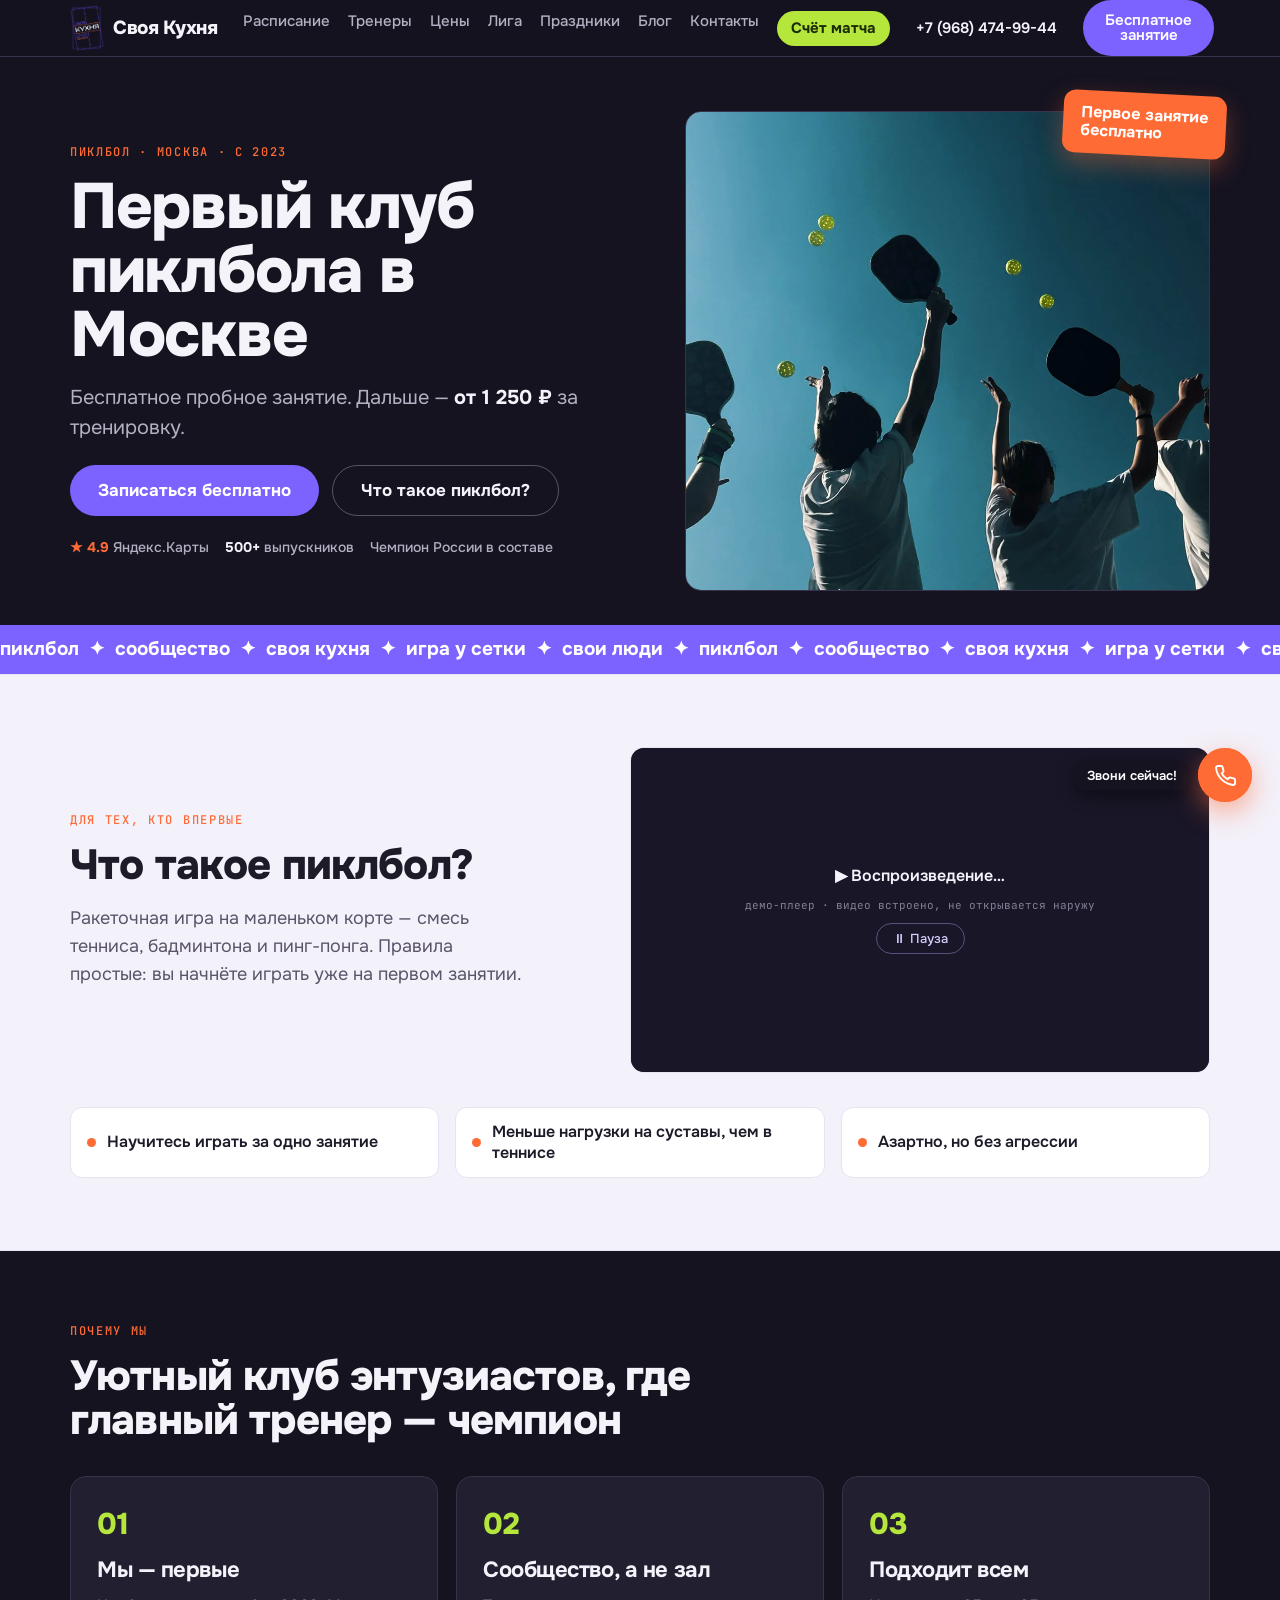
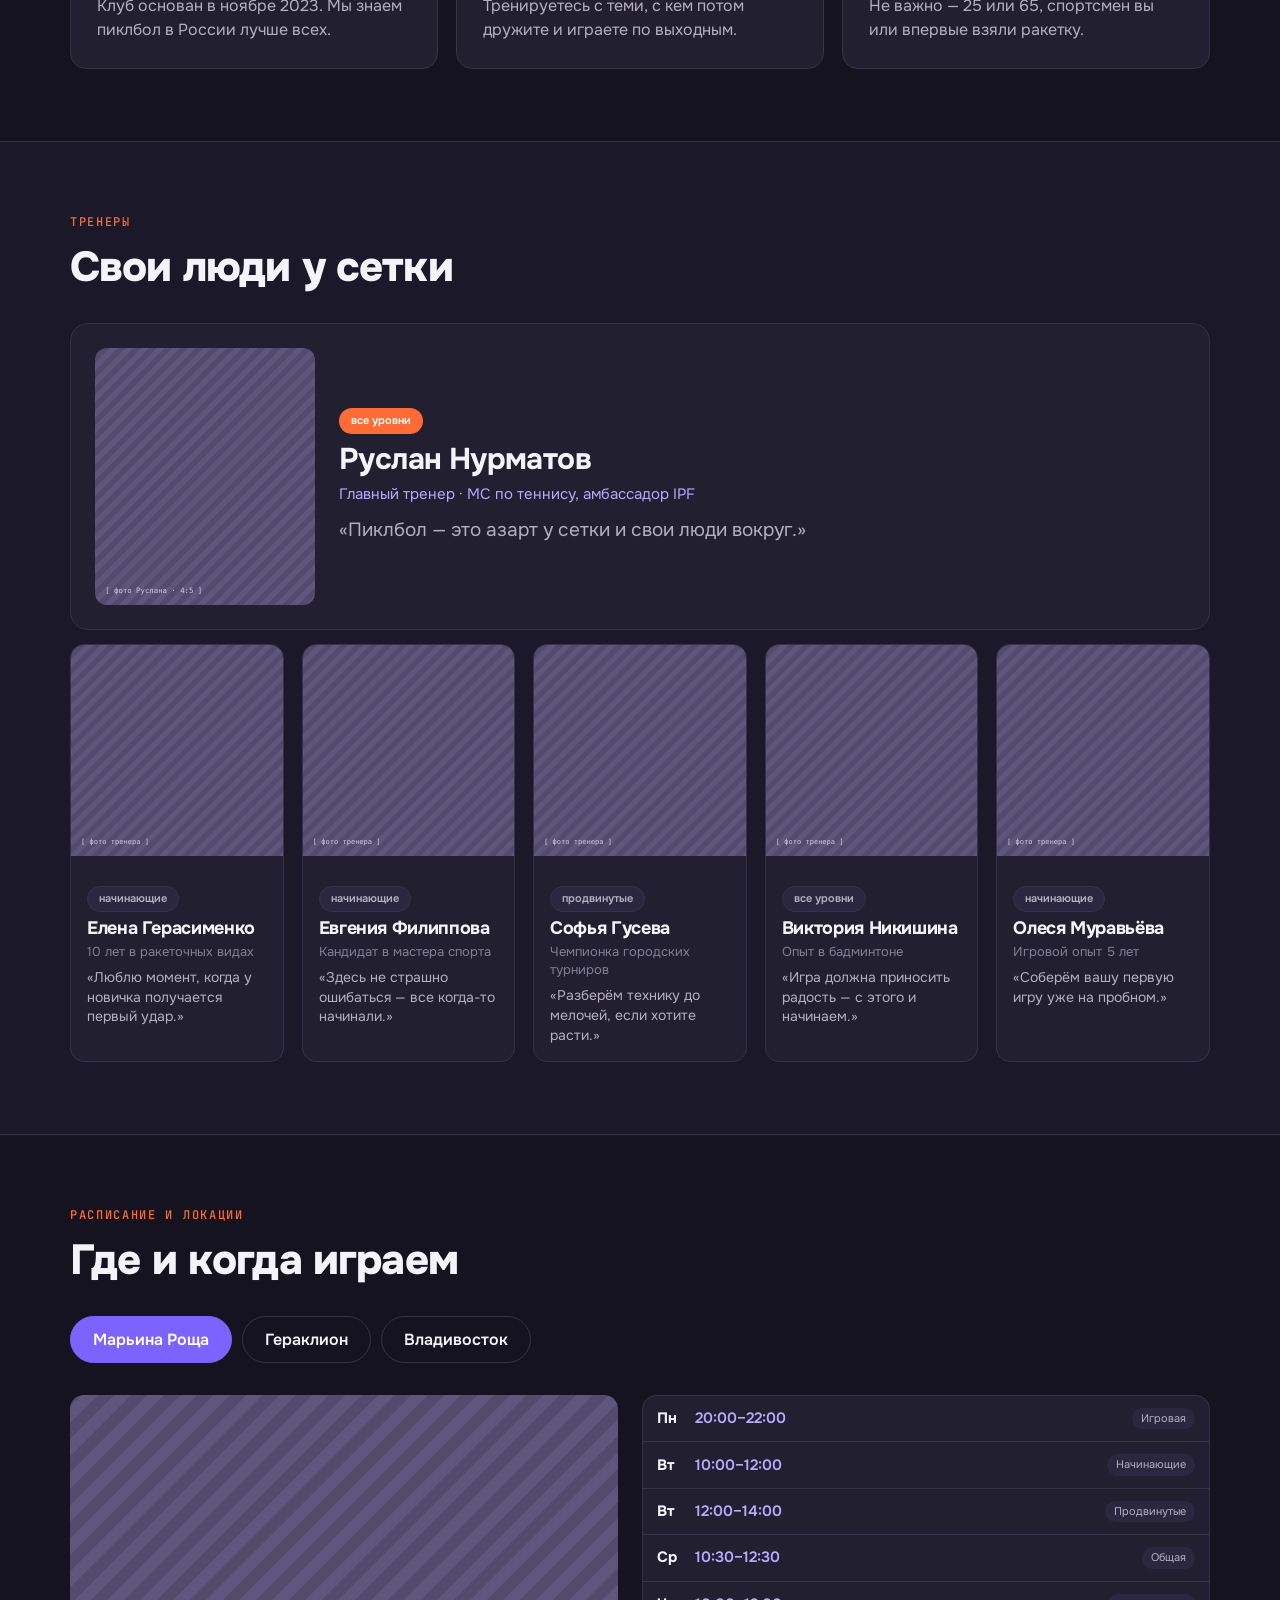
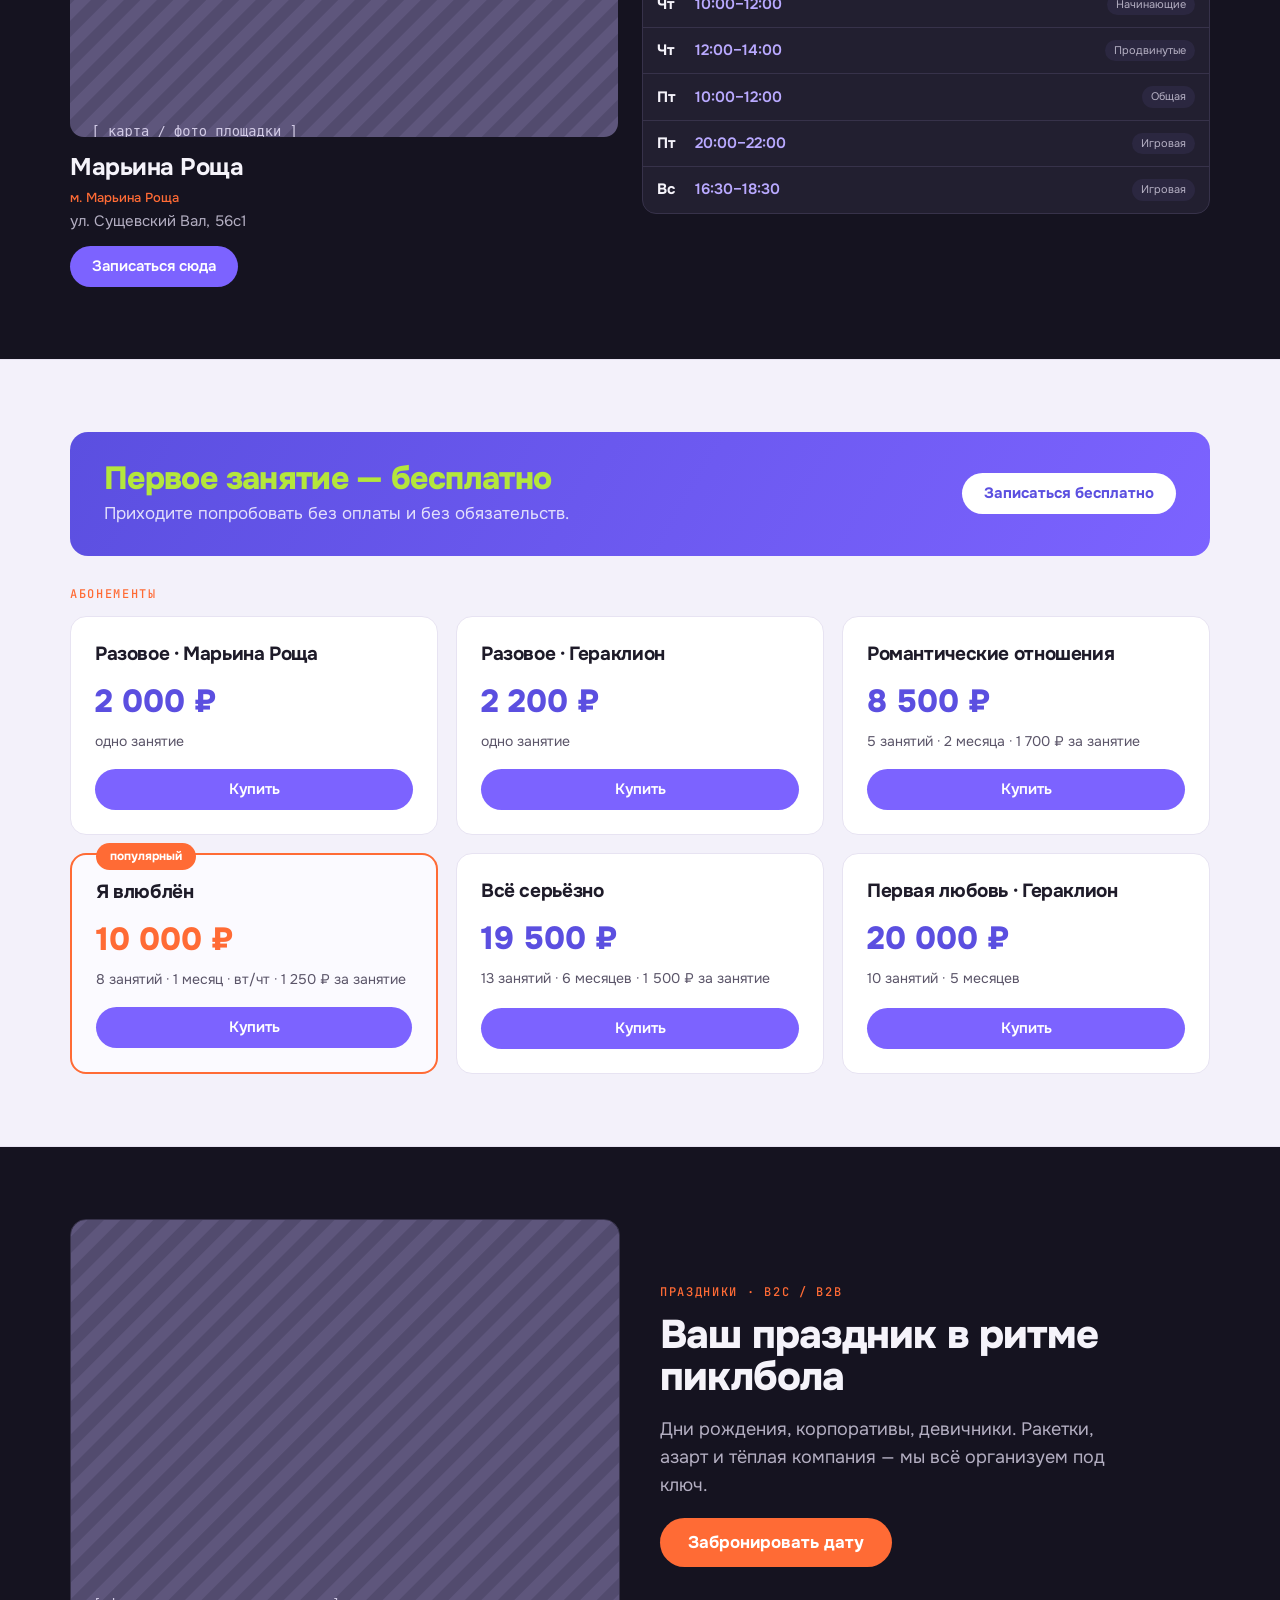
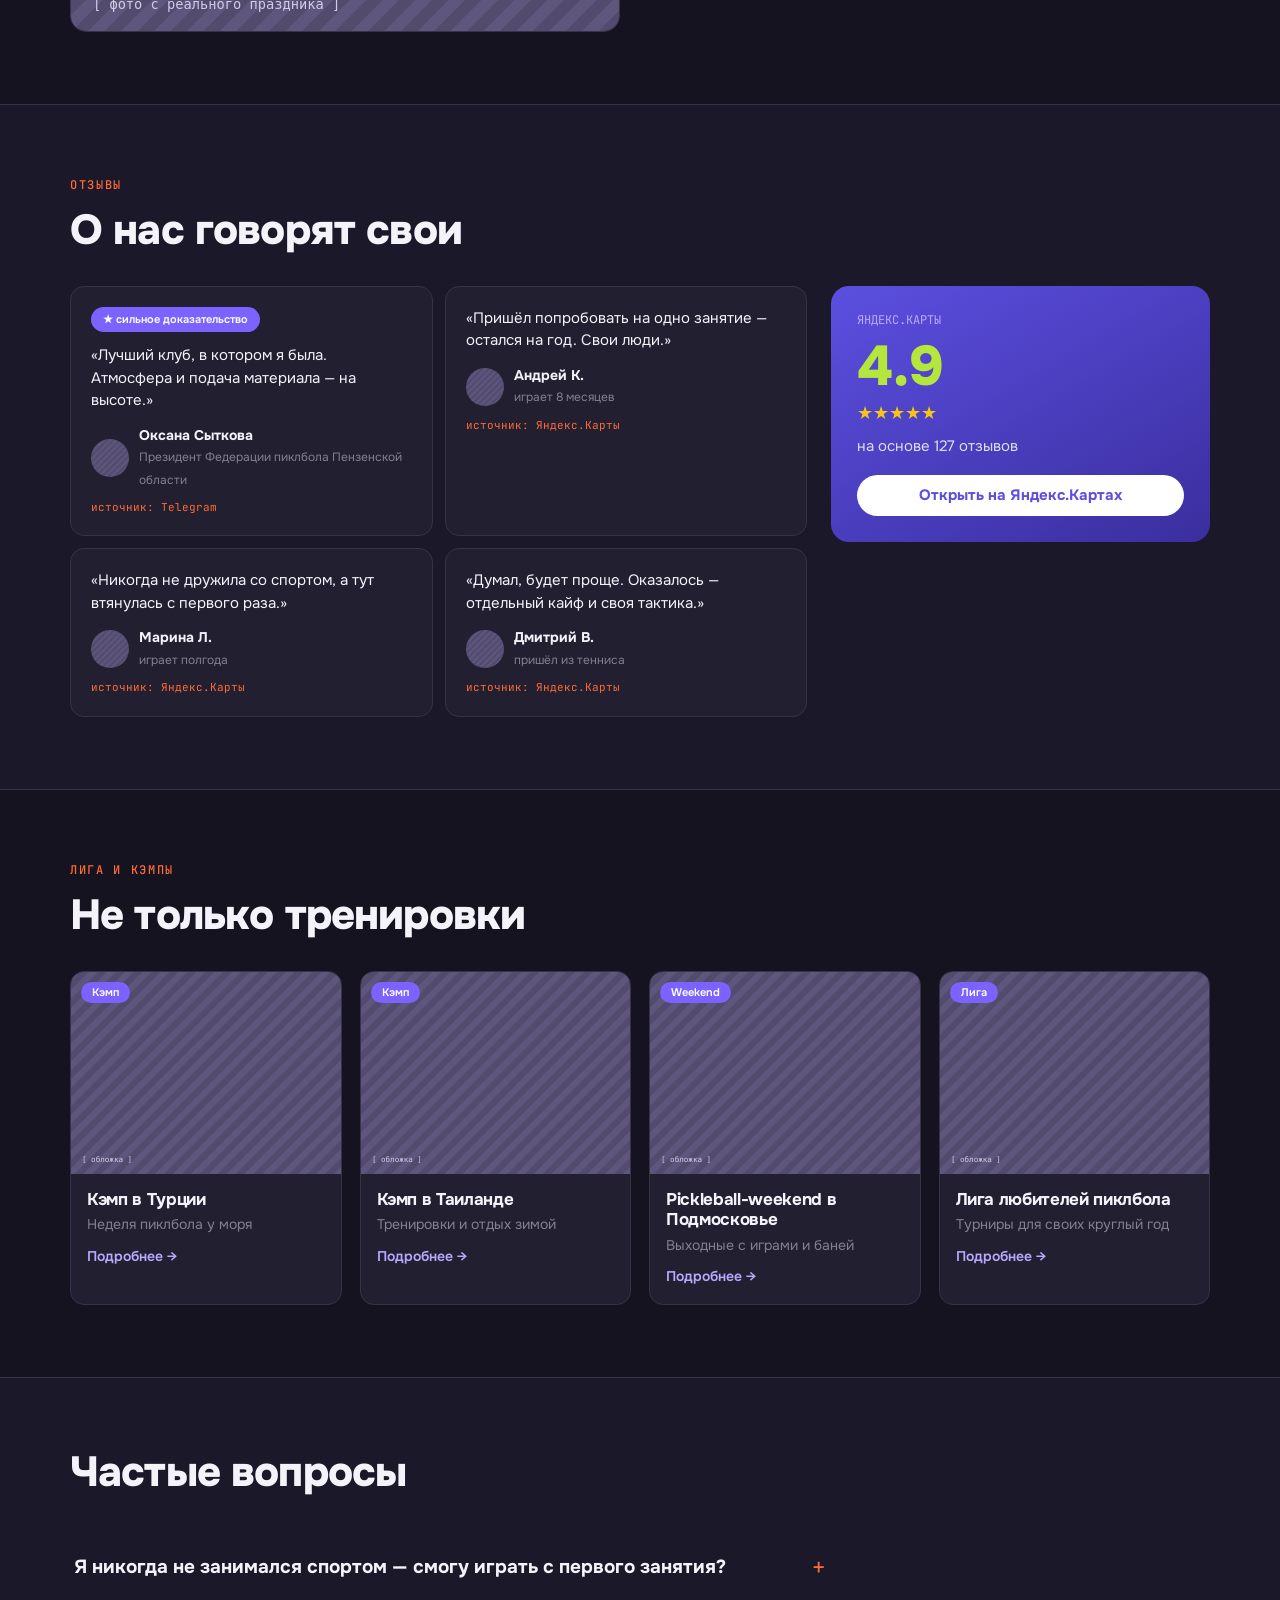
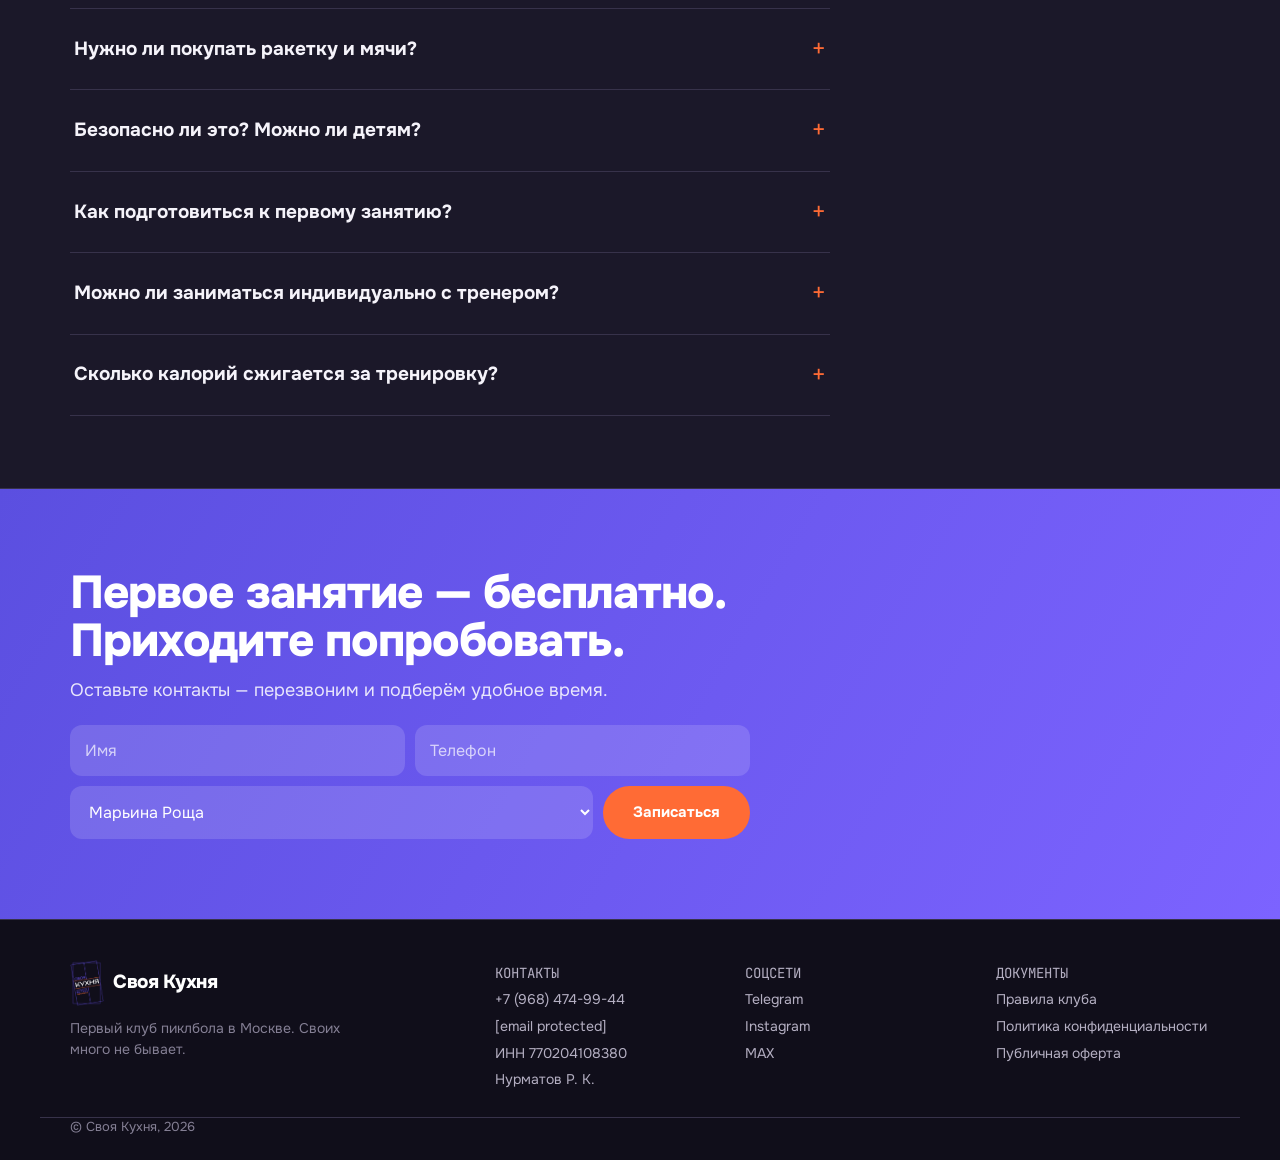
==== commit 84c2c1f1: "Add files via upload" ====
--- a/index.html
+++ b/index.html
@@ -27,6 +27,7 @@
       <a href="#party">Праздники</a>
       <a href="#blog">Блог</a>
       <a href="#footer">Контакты</a>
+      <a class="nav-score" href="https://my-landing2.pages.dev/score/" target="_blank" rel="noopener">Счёт матча</a>
     </nav>
     <a class="header-phone" href="tel:+79684749944">+7 (968) 474-99-44</a>
     <button class="btn btn-primary header-cta" data-book="Бесплатное пробное занятие">Бесплатное занятие</button>
@@ -45,6 +46,7 @@
     <a href="#party">Праздники</a>
     <a href="#blog">Блог</a>
     <a href="#footer">Контакты</a>
+    <a class="nav-score" href="https://my-landing2.pages.dev/score/" target="_blank" rel="noopener">🎾 Счёт матча</a>
   </nav>
 </header>
 
@@ -349,7 +351,7 @@
     <div class="footer-col">
       <p class="footer-head">КОНТАКТЫ</p>
       <p>+7 (968) 474-99-44</p>
-      <p>svoyakuhnyapickl@gmail.com</p>
+      <p><a href="/cdn-cgi/l/email-protection" class="__cf_email__" data-cfemail="3142475e48505a44595f48504158525a5d71565c50585d1f525e5c">[email&#160;protected]</a></p>
       <p>ИНН 770204108380</p>
       <p>Нурматов Р. К.</p>
     </div>
@@ -373,6 +375,14 @@
 <div class="sticky-cta">
   <button class="btn btn-primary" data-book="Бесплатное пробное занятие">Записаться на бесплатное занятие</button>
 </div>
+
+<!-- ============ ПЛАВАЮЩАЯ КНОПКА ЗВОНКА ============ -->
+<a class="call-fab" href="tel:+79684749944" aria-label="Позвонить">
+  <span class="call-fab-label">Звони сейчас!</span>
+  <span class="call-fab-btn">
+    <svg viewBox="0 0 24 24" width="23" height="23" fill="none" stroke="currentColor" stroke-width="2" stroke-linecap="round" stroke-linejoin="round"><path d="M22 16.92v3a2 2 0 0 1-2.18 2 19.79 19.79 0 0 1-8.63-3.07 19.5 19.5 0 0 1-6-6 19.79 19.79 0 0 1-3.07-8.67A2 2 0 0 1 4.11 2h3a2 2 0 0 1 2 1.72c.13.96.36 1.9.7 2.81a2 2 0 0 1-.45 2.11L8.09 9.91a16 16 0 0 0 6 6l1.27-1.27a2 2 0 0 1 2.11-.45c.91.34 1.85.57 2.81.7A2 2 0 0 1 22 16.92z"/></svg>
+  </span>
+</a>
 
 <!-- ============ КНОПКА «НАВЕРХ» ============ -->
 <button class="to-top" id="toTop" aria-label="Наверх">
@@ -421,6 +431,6 @@
   </div>
 </div>
 
-<script src="js/script.js"></script>
+<script data-cfasync="false" src="/cdn-cgi/scripts/5c5dd728/cloudflare-static/email-decode.min.js"></script><script src="js/script.js"></script>
 </body>
 </html>
--- a/css/style.css
+++ b/css/style.css
@@ -18,6 +18,7 @@
   --orange:#FF6B35;
   --orange-hover:#EC5C28;
   --yellow:#F5C518;
+  --lime:#B4E63C;
   --ink:#F5F3FA;
   --muted:#B4AFC2;
   --muted-2:#847F94;
@@ -102,6 +103,7 @@
 .mobile-nav.is-open{display:flex;}
 .mobile-nav a{font-weight:600;font-size:16px;text-decoration:none;padding:11px 0;border-bottom:1px solid var(--line);color:var(--ink);}
 .mobile-nav a:last-child{border-bottom:none;}
+.mobile-nav a.nav-score{color:var(--lime);font-weight:700;}
 
 /* ---------- Hero ---------- */
 .hero{padding:32px 0 28px;}
@@ -113,9 +115,9 @@
 .social-proof{list-style:none;display:flex;flex-wrap:wrap;gap:8px 16px;align-items:center;padding:0;margin:22px 0 0;font-size:14px;font-weight:500;color:var(--muted);}
 .social-proof .star{color:var(--terra);font-weight:700;}
 .social-proof b{color:var(--ink);}
-.hero-media{position:relative;border-radius:16px;overflow:hidden;aspect-ratio:5/4;border:1px solid var(--line);}
-.hero-media img{width:100%;height:100%;object-fit:cover;}
-.hero-badge{position:absolute;top:14px;right:14px;background:var(--orange);color:#fff;border-radius:12px;padding:10px 14px;font-weight:700;font-size:14px;line-height:1.15;transform:rotate(3deg);box-shadow:0 10px 24px rgba(255,107,53,.34);}
+.hero-media{position:relative;border-radius:16px;aspect-ratio:5/4;}
+.hero-media img{width:100%;height:100%;object-fit:cover;border-radius:16px;border:1px solid var(--line);}
+.hero-badge{position:absolute;top:-14px;right:-12px;background:var(--orange);color:#fff;border-radius:12px;padding:10px 14px;font-weight:700;font-size:14px;line-height:1.15;transform:rotate(3deg);box-shadow:0 10px 24px rgba(255,107,53,.34);}
 
 /* ---------- Marquee ---------- */
 .marquee{overflow:hidden;background:var(--green);}
@@ -141,7 +143,7 @@
 /* ---------- Why us ---------- */
 .cards-3{display:flex;flex-direction:column;gap:12px;}
 .why-card{background:var(--surface);border:1px solid var(--line);border-radius:16px;padding:24px;}
-.why-num{font-weight:800;font-size:28px;color:var(--terra);display:block;margin-bottom:10px;}
+.why-num{font-weight:800;font-size:28px;color:var(--lime);display:block;margin-bottom:10px;}
 .why-card h3{font-size:21px;margin-bottom:8px;}
 .why-card p{margin:0;font-size:15px;line-height:1.5;color:var(--muted);}
 
@@ -219,7 +221,7 @@
 .review-src{font-family:var(--mono);font-size:11px;color:var(--terra);margin:10px 0 0;}
 .yandex-widget{background:linear-gradient(150deg,var(--violet-deep),#3B2E9E);border-radius:18px;padding:26px;color:#fff;display:flex;flex-direction:column;}
 .widget-label{font-family:var(--mono);font-size:12px;color:var(--violet-soft);margin:0 0 10px;}
-.widget-rating{font-weight:800;font-size:56px;line-height:1;}
+.widget-rating{font-weight:800;font-size:56px;line-height:1;color:var(--lime);}
 .widget-stars{font-size:18px;color:var(--yellow);margin:6px 0 10px;}
 .widget-count{font-size:15px;color:rgba(255,255,255,.82);margin:0 0 18px;}
 
@@ -259,7 +261,7 @@
 .site-footer{background:#100E1A;color:var(--muted);padding:40px 0 24px;border-top:1px solid var(--line);}
 .footer-grid{display:flex;flex-direction:column;gap:24px;}
 .footer-brand .logo{margin-bottom:12px;}
-.footer-brand .logo-text{color:var(--cream-2);}
+.footer-brand .logo-text{color:#fff;}
 .footer-brand p{font-size:14px;line-height:1.55;color:var(--muted-2);margin:0;max-width:280px;}
 .footer-head{font-family:var(--mono);font-size:12px;color:var(--violet-soft);margin:0 0 12px;}
 .footer-col p{font-size:14px;line-height:1.9;margin:0;color:var(--muted);}
@@ -286,7 +288,7 @@
 .modal-tg{text-align:center;margin-top:14px;font-size:14px;color:var(--muted-2);}
 .modal-tg a{color:var(--violet-soft);font-weight:600;text-decoration:none;}
 .modal-success{text-align:center;padding:18px 0;}
-.success-check{width:62px;height:62px;border-radius:50%;background:var(--violet);color:#fff;font-size:28px;display:flex;align-items:center;justify-content:center;margin:0 auto 16px;}
+.success-check{width:62px;height:62px;border-radius:50%;background:var(--lime);color:#151320;font-size:28px;display:flex;align-items:center;justify-content:center;margin:0 auto 16px;}
 .modal-success h3{padding:0;font-size:21px;margin-bottom:8px;}
 .modal-success p{font-size:15px;line-height:1.5;color:var(--muted);margin:0 0 20px;}
 
@@ -309,6 +311,8 @@
   .main-nav{display:flex;gap:18px;flex:1;justify-content:center;}
   .main-nav a{font-weight:500;font-size:15px;text-decoration:none;white-space:nowrap;transition:color .2s;color:var(--muted);}
   .main-nav a:hover{color:var(--ink);}
+  .main-nav a.nav-score{color:#1c2b06;background:var(--lime);font-weight:700;padding:7px 14px;border-radius:999px;transition:background .2s ease;}
+  .main-nav a.nav-score:hover{background:#A6DB2C;color:#1c2b06;}
   .header-phone{display:block;font-weight:600;font-size:15px;text-decoration:none;white-space:nowrap;}
   .header-cta{display:inline-flex;}
   .phone-icon,.hamburger{display:none;}
@@ -323,7 +327,7 @@
   .hero-actions{flex-direction:row;gap:13px;}
   .social-proof{font-size:14px;gap:16px;}
   .hero-media{flex:1 1 420px;aspect-ratio:auto;min-height:480px;align-self:stretch;}
-  .hero-badge{font-size:16px;padding:13px 18px;top:-14px;right:18px;}
+  .hero-badge{font-size:16px;padding:13px 18px;top:-18px;right:-16px;}
   .marquee-track span{font-size:19px;}
 
   /* what is */
@@ -420,8 +424,8 @@
    ============================================================ */
 
 /* ---------- Логотип ---------- */
-.logo-img{height:44px;width:auto;object-fit:contain;flex-shrink:0;display:block;background:#fff;border-radius:9px;padding:5px 7px;box-sizing:border-box;}
-.logo-img-lg{height:66px;border-radius:12px;padding:8px 11px;}
+.logo-img{height:46px;width:auto;object-fit:contain;flex-shrink:0;display:block;}
+.logo-img-lg{height:96px;}
 
 /* ---------- Светлые секции ---------- */
 .section-light{background:#F3F1FA;border-top:1px solid #E7E3F2;border-bottom:1px solid #E7E3F2;color:#1E1B29;}
@@ -441,13 +445,26 @@
 .section-light .sched-row .time{color:var(--violet-deep);}
 .section-light .video{background:#E7E2F3;border-color:#E7E3F2;}
 .section-light .video-note{color:#6B6580;}
+.section-light .free-banner h2{color:var(--lime);}
 
 /* ---------- Кнопка «наверх» ---------- */
-.to-top{position:fixed;right:16px;bottom:88px;z-index:45;width:48px;height:48px;border-radius:50%;border:none;background:var(--violet);color:#fff;display:flex;align-items:center;justify-content:center;cursor:pointer;box-shadow:0 10px 26px rgba(124,99,255,.45);opacity:0;visibility:hidden;transform:translateY(10px);transition:opacity .25s ease,transform .25s ease,visibility .25s;}
+.to-top{position:fixed;right:16px;bottom:88px;z-index:45;width:50px;height:50px;border-radius:50%;border:none;background:var(--lime);color:#1c2b06;display:flex;align-items:center;justify-content:center;cursor:pointer;box-shadow:0 10px 26px rgba(180,230,60,.5);opacity:0;visibility:hidden;transform:translateY(10px);transition:opacity .25s ease,transform .25s ease,visibility .25s,background .2s ease;overflow:hidden;}
+.to-top::before{content:"";position:absolute;inset:0;border-radius:50%;pointer-events:none;background:radial-gradient(circle at 30% 24%, rgba(22,34,6,.5) 3px, transparent 3.6px),radial-gradient(circle at 66% 22%, rgba(22,34,6,.5) 3px, transparent 3.6px),radial-gradient(circle at 20% 54%, rgba(22,34,6,.45) 2.6px, transparent 3.2px),radial-gradient(circle at 80% 52%, rgba(22,34,6,.45) 2.6px, transparent 3.2px),radial-gradient(circle at 38% 82%, rgba(22,34,6,.42) 2.6px, transparent 3.2px),radial-gradient(circle at 72% 80%, rgba(22,34,6,.4) 2.2px, transparent 2.8px);}
+.to-top svg{position:relative;z-index:1;}
 .to-top.is-visible{opacity:1;visibility:visible;transform:translateY(0);}
-.to-top:hover{background:var(--violet-hover);}
+.to-top:hover{background:#A6DB2C;}
+
+/* ---------- Плавающая кнопка звонка ---------- */
+.call-fab{position:fixed;right:16px;bottom:152px;z-index:46;display:flex;align-items:center;gap:9px;text-decoration:none;}
+.call-fab-label{background:#151320;color:#fff;font-weight:600;font-size:13px;line-height:1;padding:8px 12px;border-radius:9px;white-space:nowrap;box-shadow:0 6px 18px rgba(0,0,0,.45);position:relative;}
+.call-fab-label::after{content:"";position:absolute;right:-4px;top:50%;width:9px;height:9px;background:#151320;transform:translateY(-50%) rotate(45deg);border-radius:1px;}
+.call-fab-btn{width:54px;height:54px;border-radius:50%;background:var(--orange);color:#fff;display:flex;align-items:center;justify-content:center;box-shadow:0 10px 26px rgba(255,107,53,.5);flex-shrink:0;position:relative;transition:background .2s ease;}
+.call-fab-btn::before{content:"";position:absolute;inset:0;border-radius:50%;background:var(--orange);z-index:-1;animation:callPulse 2s ease-out infinite;}
+@keyframes callPulse{0%{transform:scale(1);opacity:.55}100%{transform:scale(1.9);opacity:0}}
+.call-fab:hover .call-fab-btn{background:var(--orange-hover);}
 
 @media (min-width:900px){
   .logo-img{height:46px;}
   .to-top{right:28px;bottom:28px;width:54px;height:54px;}
+  .call-fab{right:28px;bottom:98px;}
 }
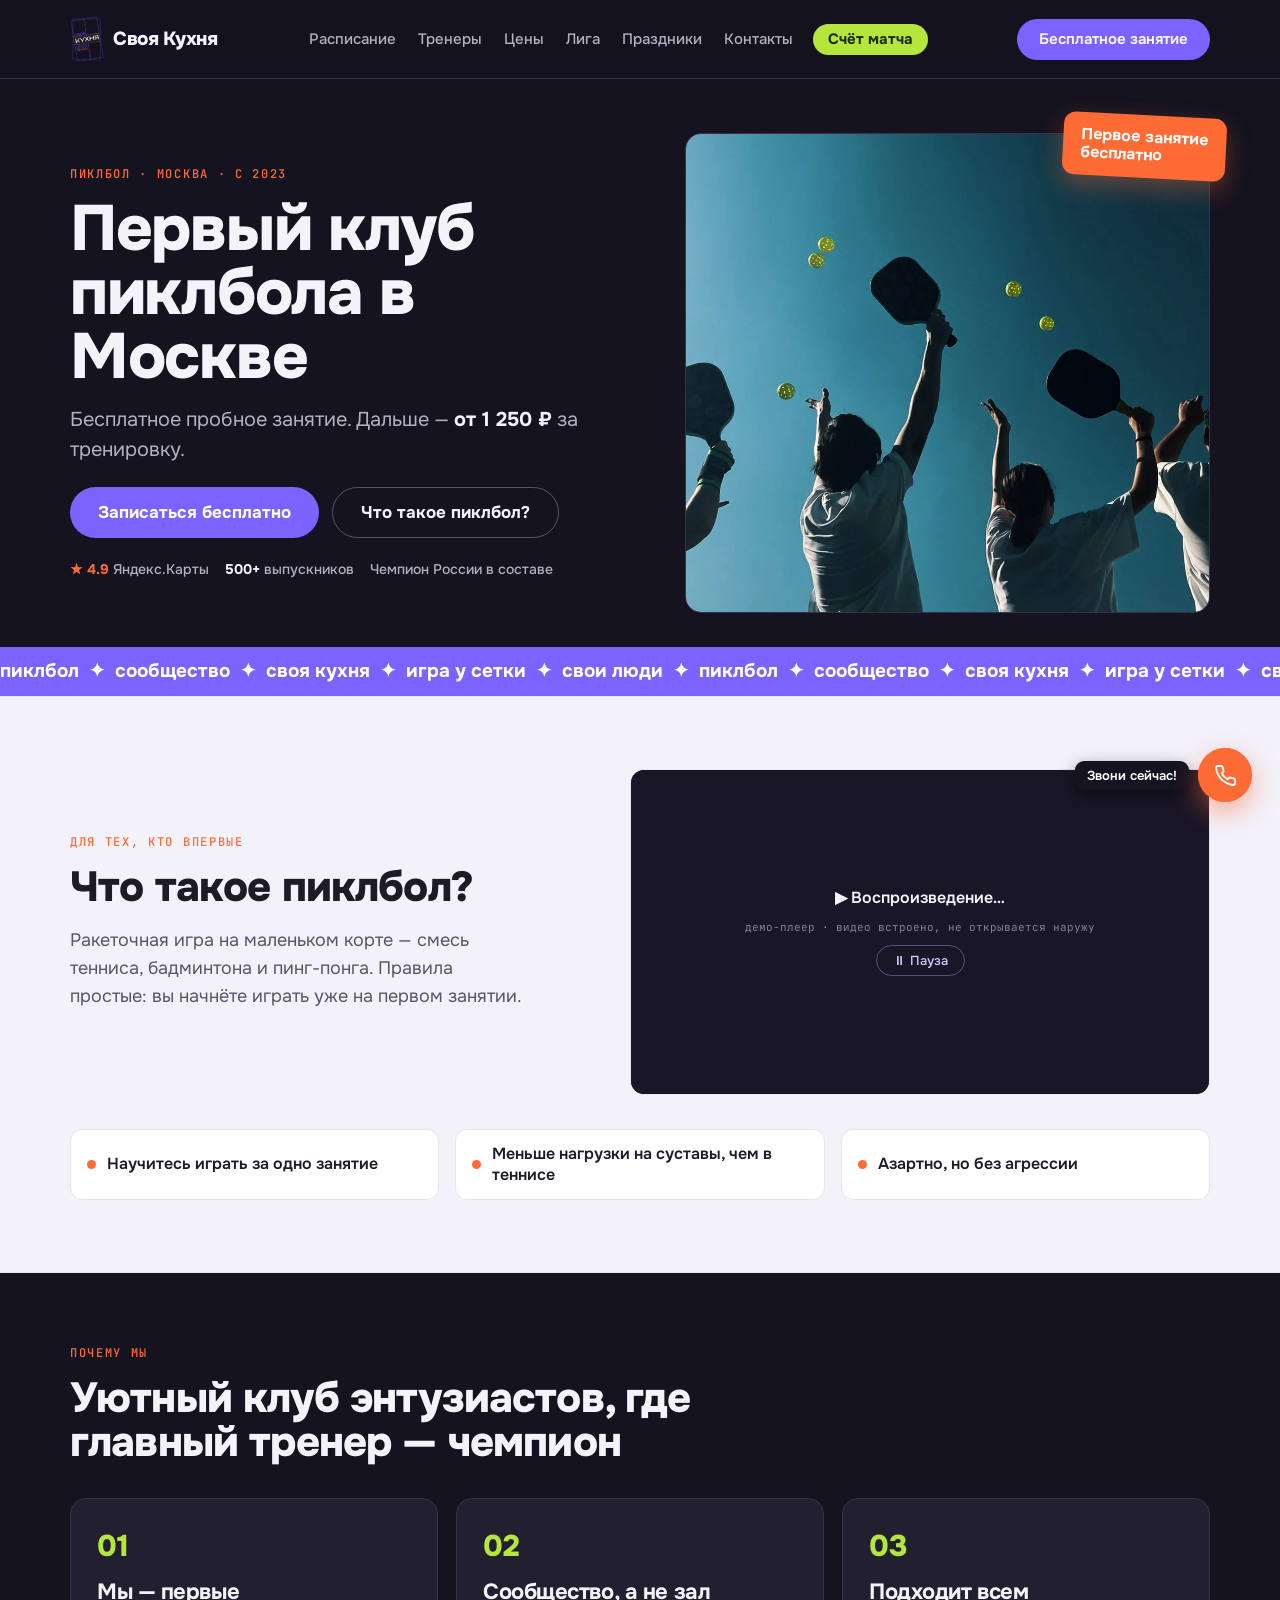
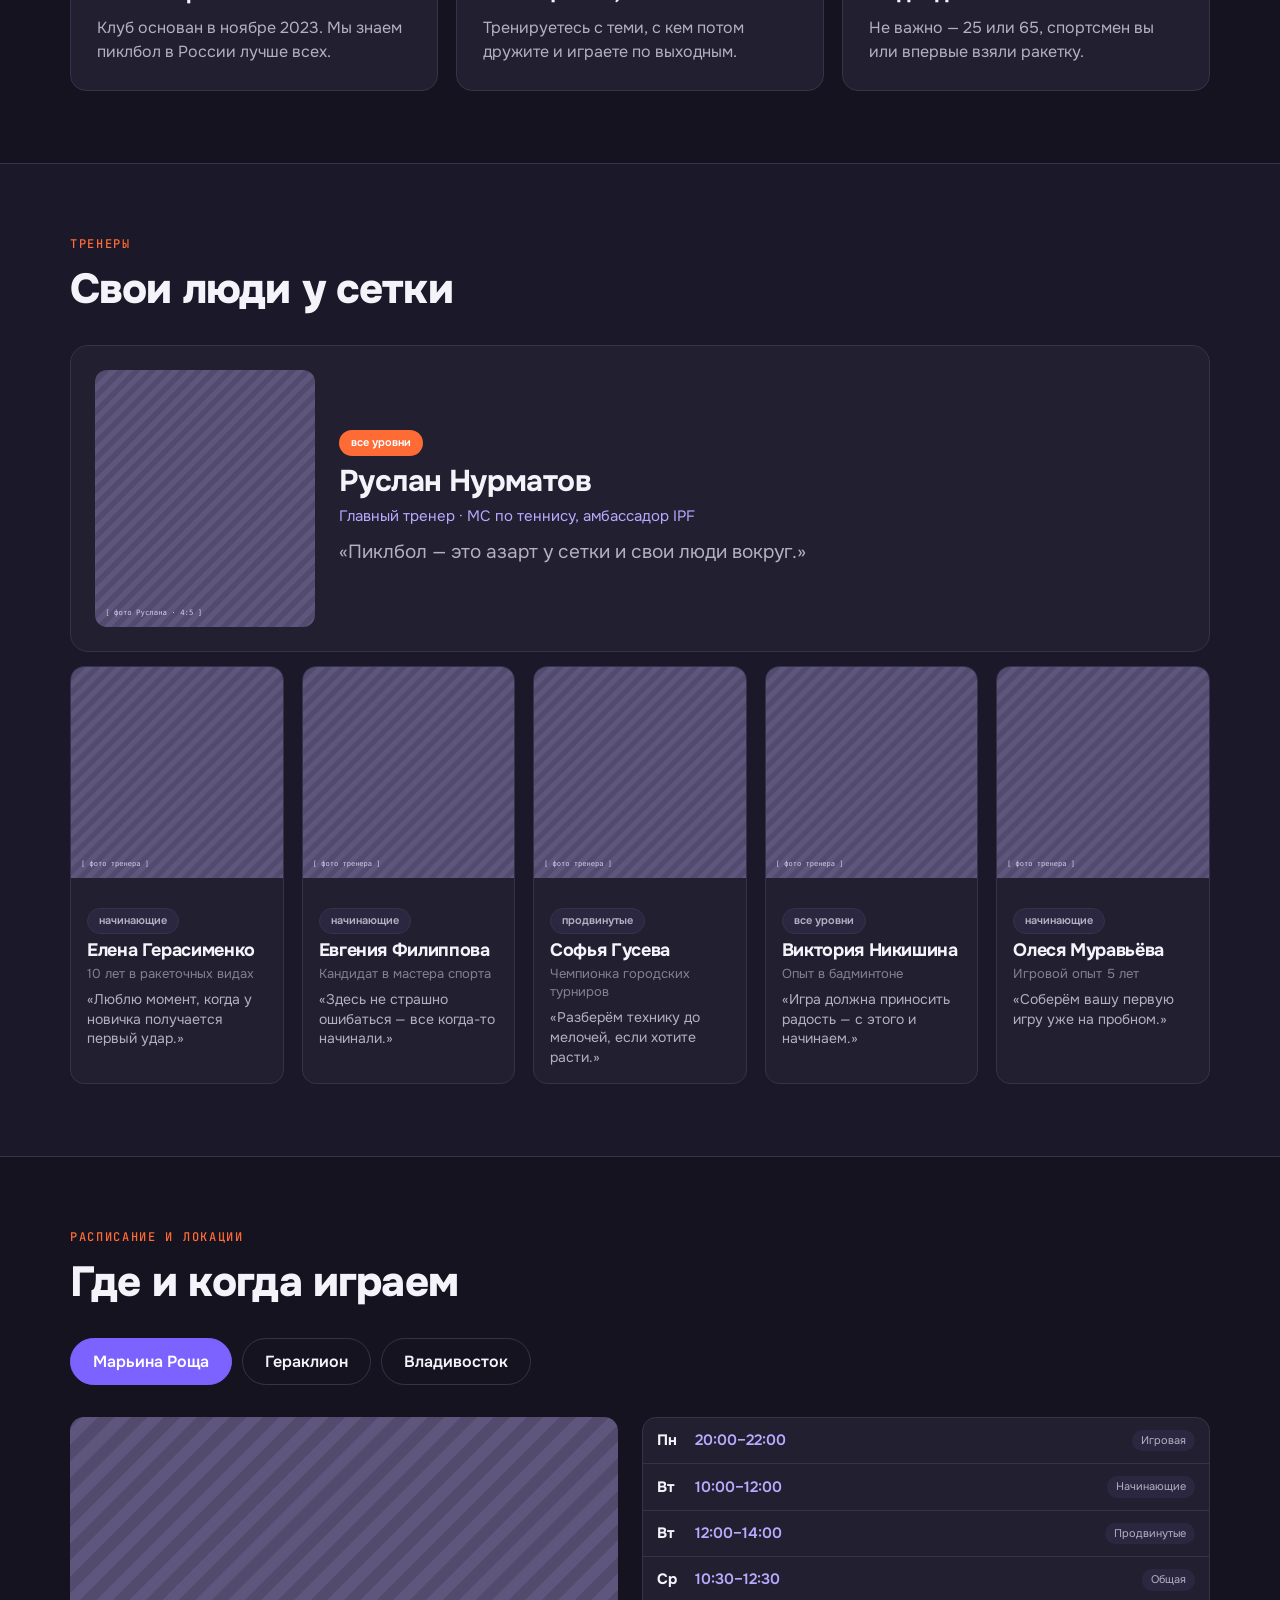
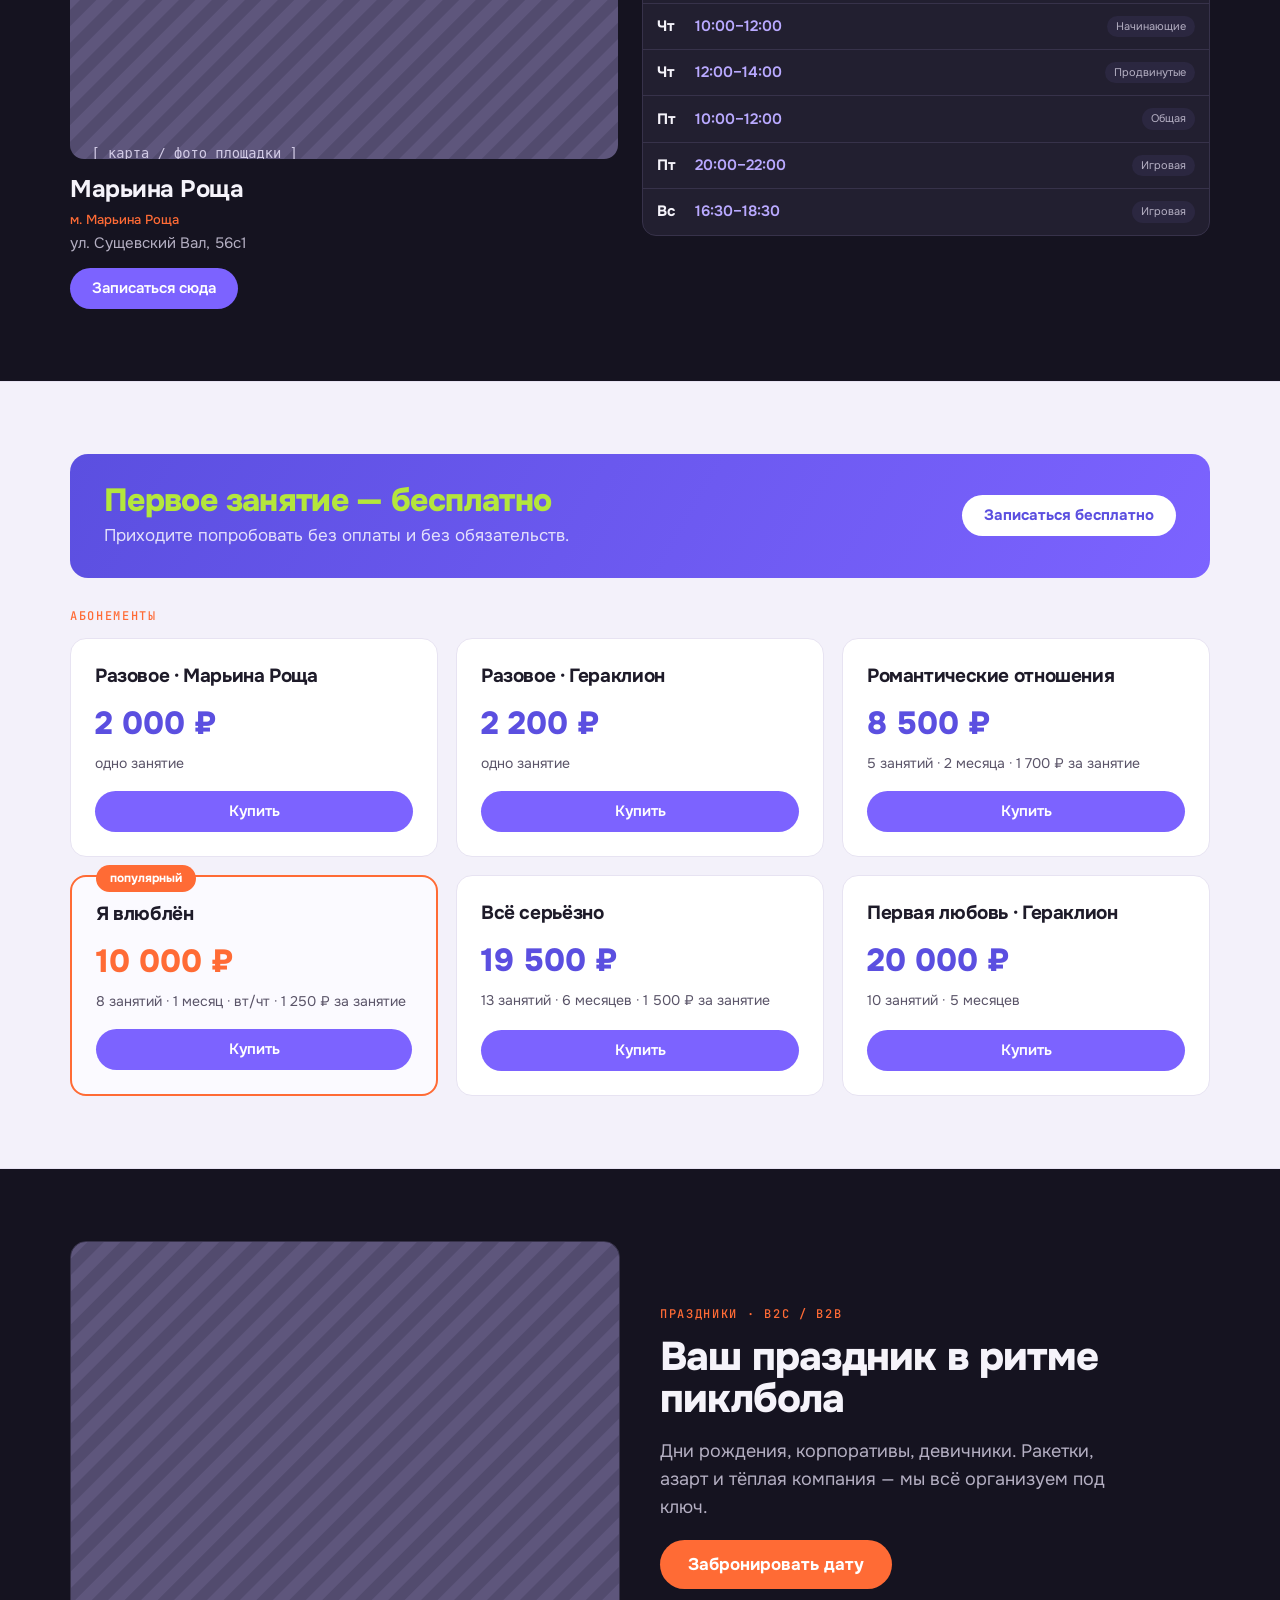
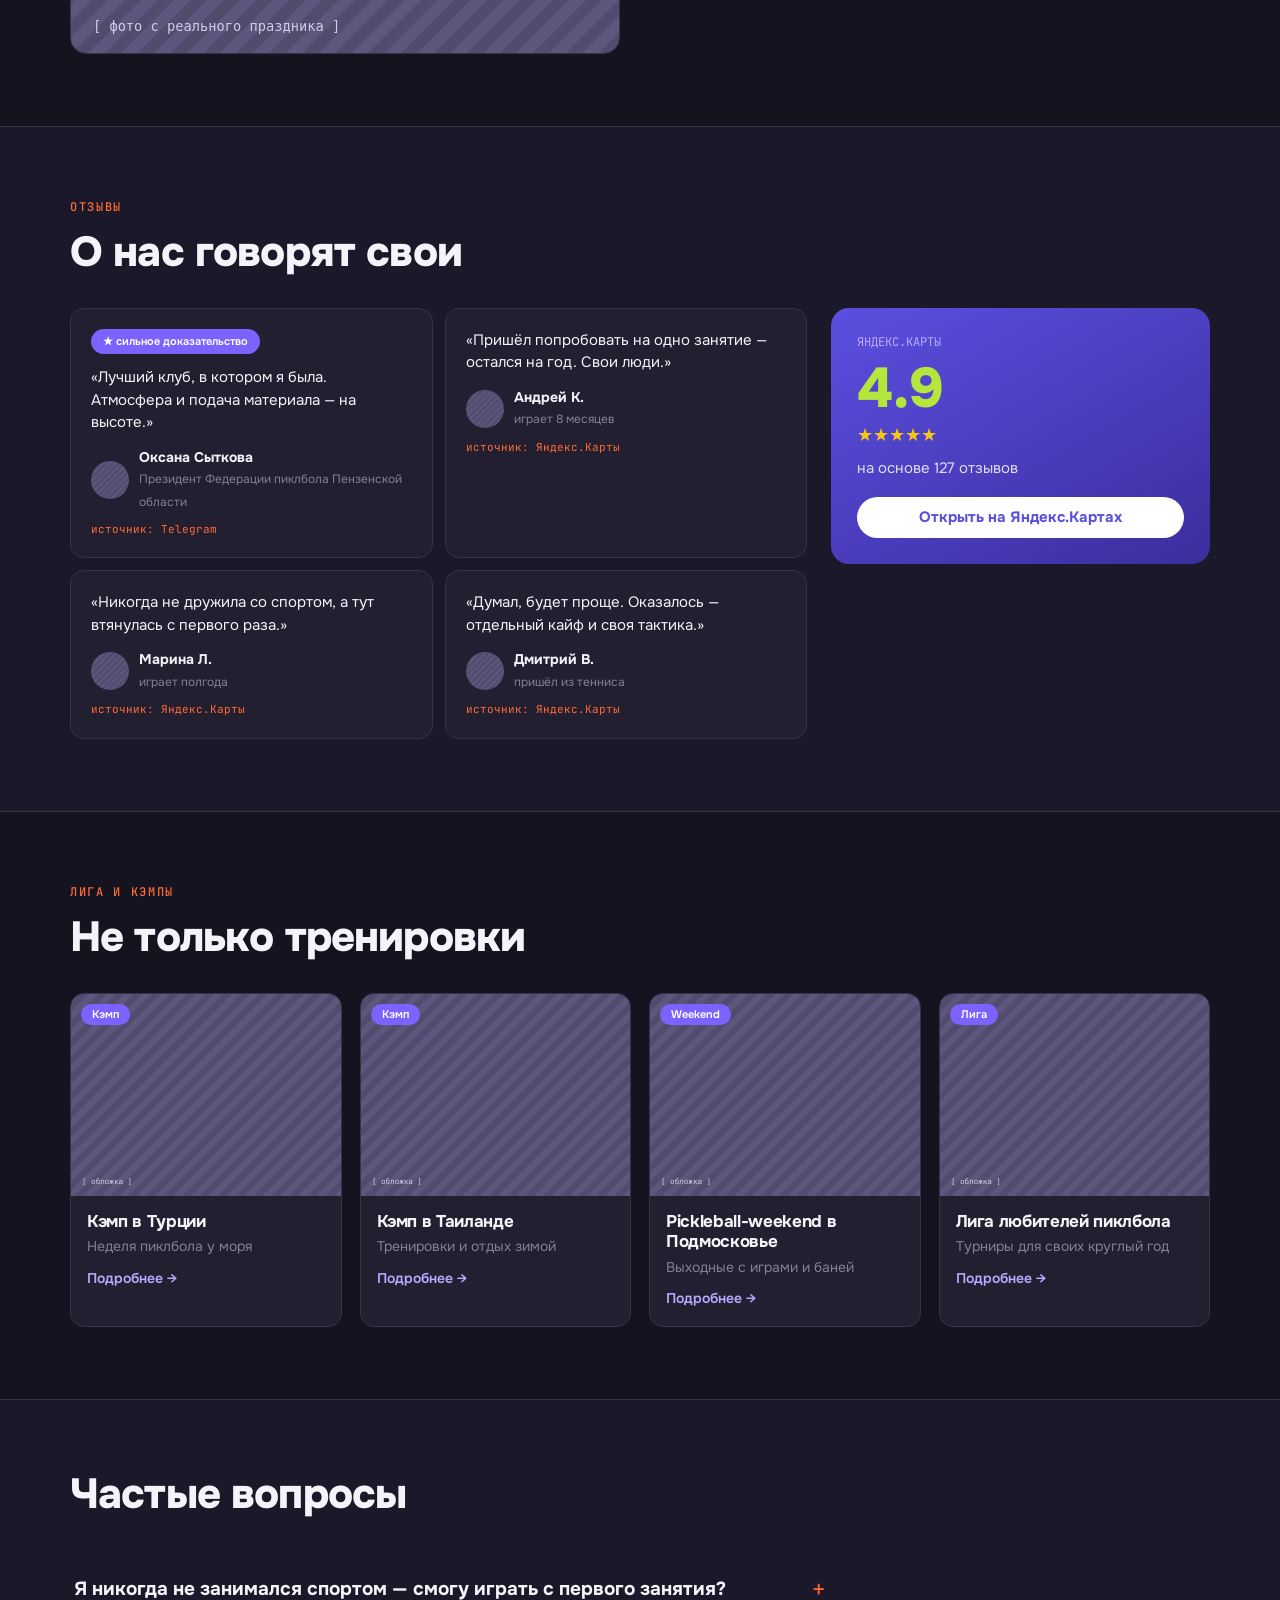
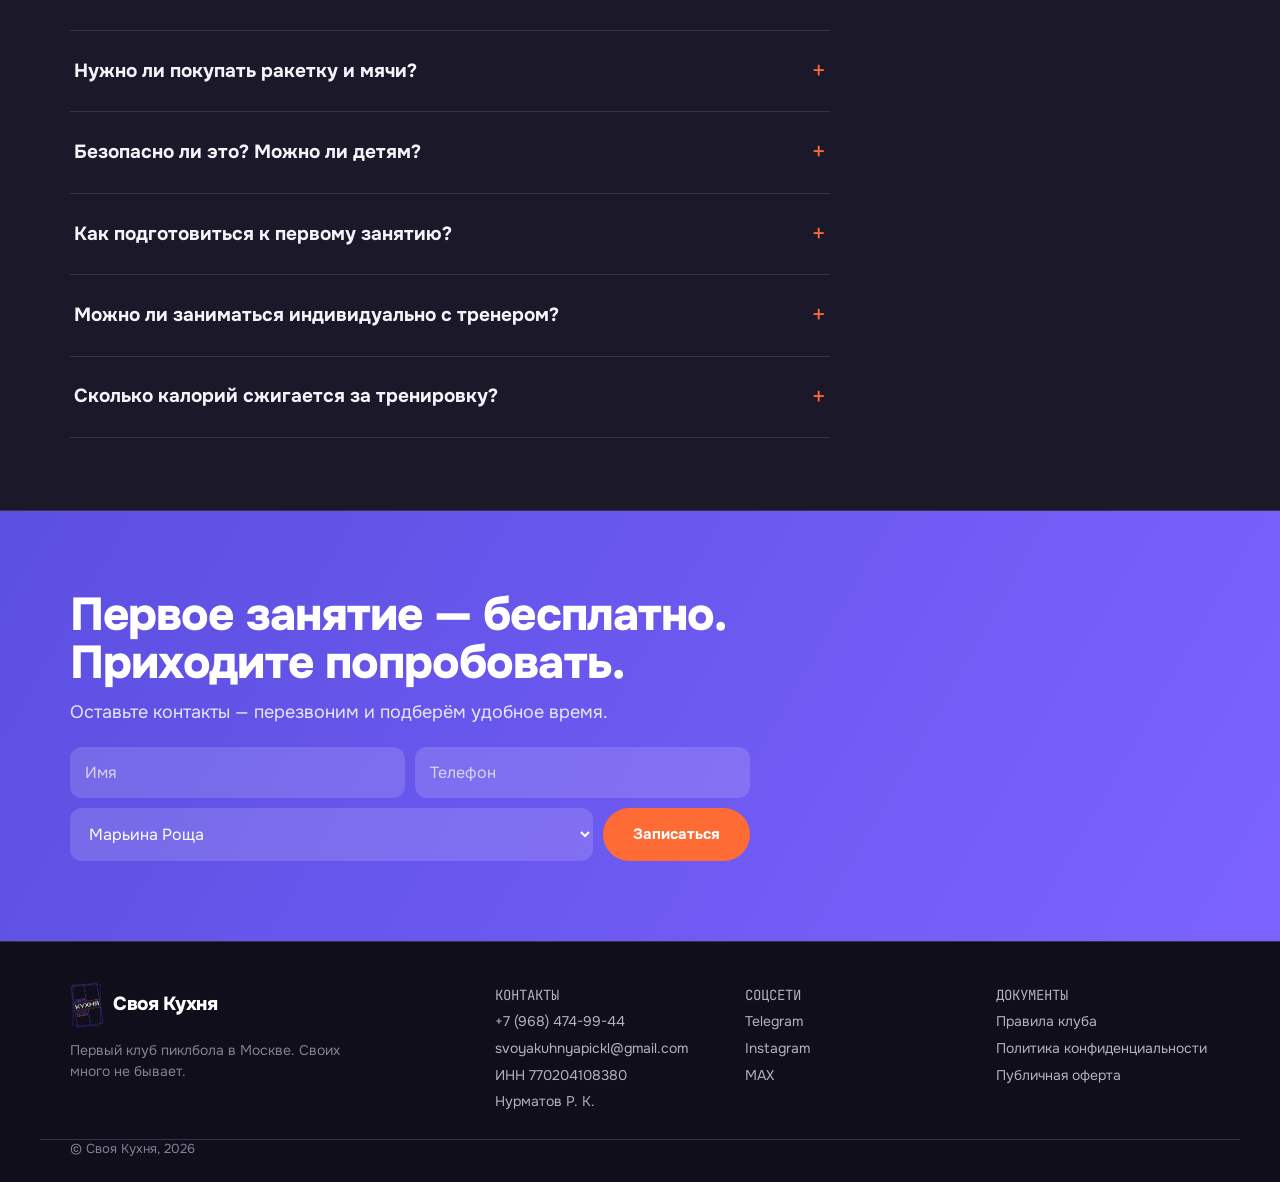
==== commit 88b55726: "Add files via upload" ====
--- a/index.html
+++ b/index.html
@@ -25,7 +25,6 @@
       <a href="#prices">Цены</a>
       <a href="#blog">Лига</a>
       <a href="#party">Праздники</a>
-      <a href="#blog">Блог</a>
       <a href="#footer">Контакты</a>
       <a class="nav-score" href="https://my-landing2.pages.dev/score/" target="_blank" rel="noopener">Счёт матча</a>
     </nav>
@@ -44,7 +43,6 @@
     <a href="#prices">Цены</a>
     <a href="#blog">Лига</a>
     <a href="#party">Праздники</a>
-    <a href="#blog">Блог</a>
     <a href="#footer">Контакты</a>
     <a class="nav-score" href="https://my-landing2.pages.dev/score/" target="_blank" rel="noopener">🎾 Счёт матча</a>
   </nav>
@@ -351,7 +349,7 @@
     <div class="footer-col">
       <p class="footer-head">КОНТАКТЫ</p>
       <p>+7 (968) 474-99-44</p>
-      <p><a href="/cdn-cgi/l/email-protection" class="__cf_email__" data-cfemail="3142475e48505a44595f48504158525a5d71565c50585d1f525e5c">[email&#160;protected]</a></p>
+      <p>svoyakuhnyapickl@gmail.com</p>
       <p>ИНН 770204108380</p>
       <p>Нурматов Р. К.</p>
     </div>
@@ -431,6 +429,6 @@
   </div>
 </div>
 
-<script data-cfasync="false" src="/cdn-cgi/scripts/5c5dd728/cloudflare-static/email-decode.min.js"></script><script src="js/script.js"></script>
+<script src="js/script.js"></script>
 </body>
 </html>
--- a/css/style.css
+++ b/css/style.css
@@ -85,7 +85,7 @@
 
 /* ---------- Header ---------- */
 .site-header{position:sticky;top:0;z-index:40;background:rgba(21,19,32,.86);backdrop-filter:blur(12px);border-bottom:1px solid var(--line);}
-.header-inner{display:flex;align-items:center;gap:12px;padding-top:12px;padding-bottom:12px;}
+.site-header .header-inner{display:flex;align-items:center;gap:12px;padding-top:16px;padding-bottom:16px;}
 .logo{display:flex;align-items:center;gap:9px;text-decoration:none;flex:1;}
 .logo-mark{width:32px;height:32px;border-radius:50%;background:var(--violet);color:#fff;display:flex;align-items:center;justify-content:center;font-weight:800;font-size:15px;flex-shrink:0;}
 .logo-mark-accent{background:var(--terra);}
@@ -308,12 +308,14 @@
   .header-inner{gap:26px;}
   .logo{flex:0 0 auto;}
   .logo-text{font-size:19px;}
-  .main-nav{display:flex;gap:18px;flex:1;justify-content:center;}
-  .main-nav a{font-weight:500;font-size:15px;text-decoration:none;white-space:nowrap;transition:color .2s;color:var(--muted);}
-  .main-nav a:hover{color:var(--ink);}
-  .main-nav a.nav-score{color:#1c2b06;background:var(--lime);font-weight:700;padding:7px 14px;border-radius:999px;transition:background .2s ease;}
+  .main-nav{display:flex;gap:18px;flex:1;justify-content:center;align-items:center;}
+  .main-nav a{position:relative;font-weight:500;font-size:15px;text-decoration:none;white-space:nowrap;transition:color .2s;color:var(--muted);padding:6px 2px;}
+  .main-nav a:not(.nav-score)::after{content:"";position:absolute;left:0;right:0;bottom:0;height:2px;background:var(--lime);border-radius:2px;transform:scaleX(0);transform-origin:center;transition:transform .22s ease;}
+  .main-nav a:not(.nav-score):hover{color:var(--ink);}
+  .main-nav a:not(.nav-score):hover::after{transform:scaleX(1);}
+  .main-nav a.nav-score{color:#1c2b06;background:var(--lime);font-weight:700;padding:8px 15px;border-radius:999px;line-height:1;transition:background .2s ease;}
   .main-nav a.nav-score:hover{background:#A6DB2C;color:#1c2b06;}
-  .header-phone{display:block;font-weight:600;font-size:15px;text-decoration:none;white-space:nowrap;}
+  .header-phone{display:none;}
   .header-cta{display:inline-flex;}
   .phone-icon,.hamburger{display:none;}
   .mobile-nav{display:none !important;}
